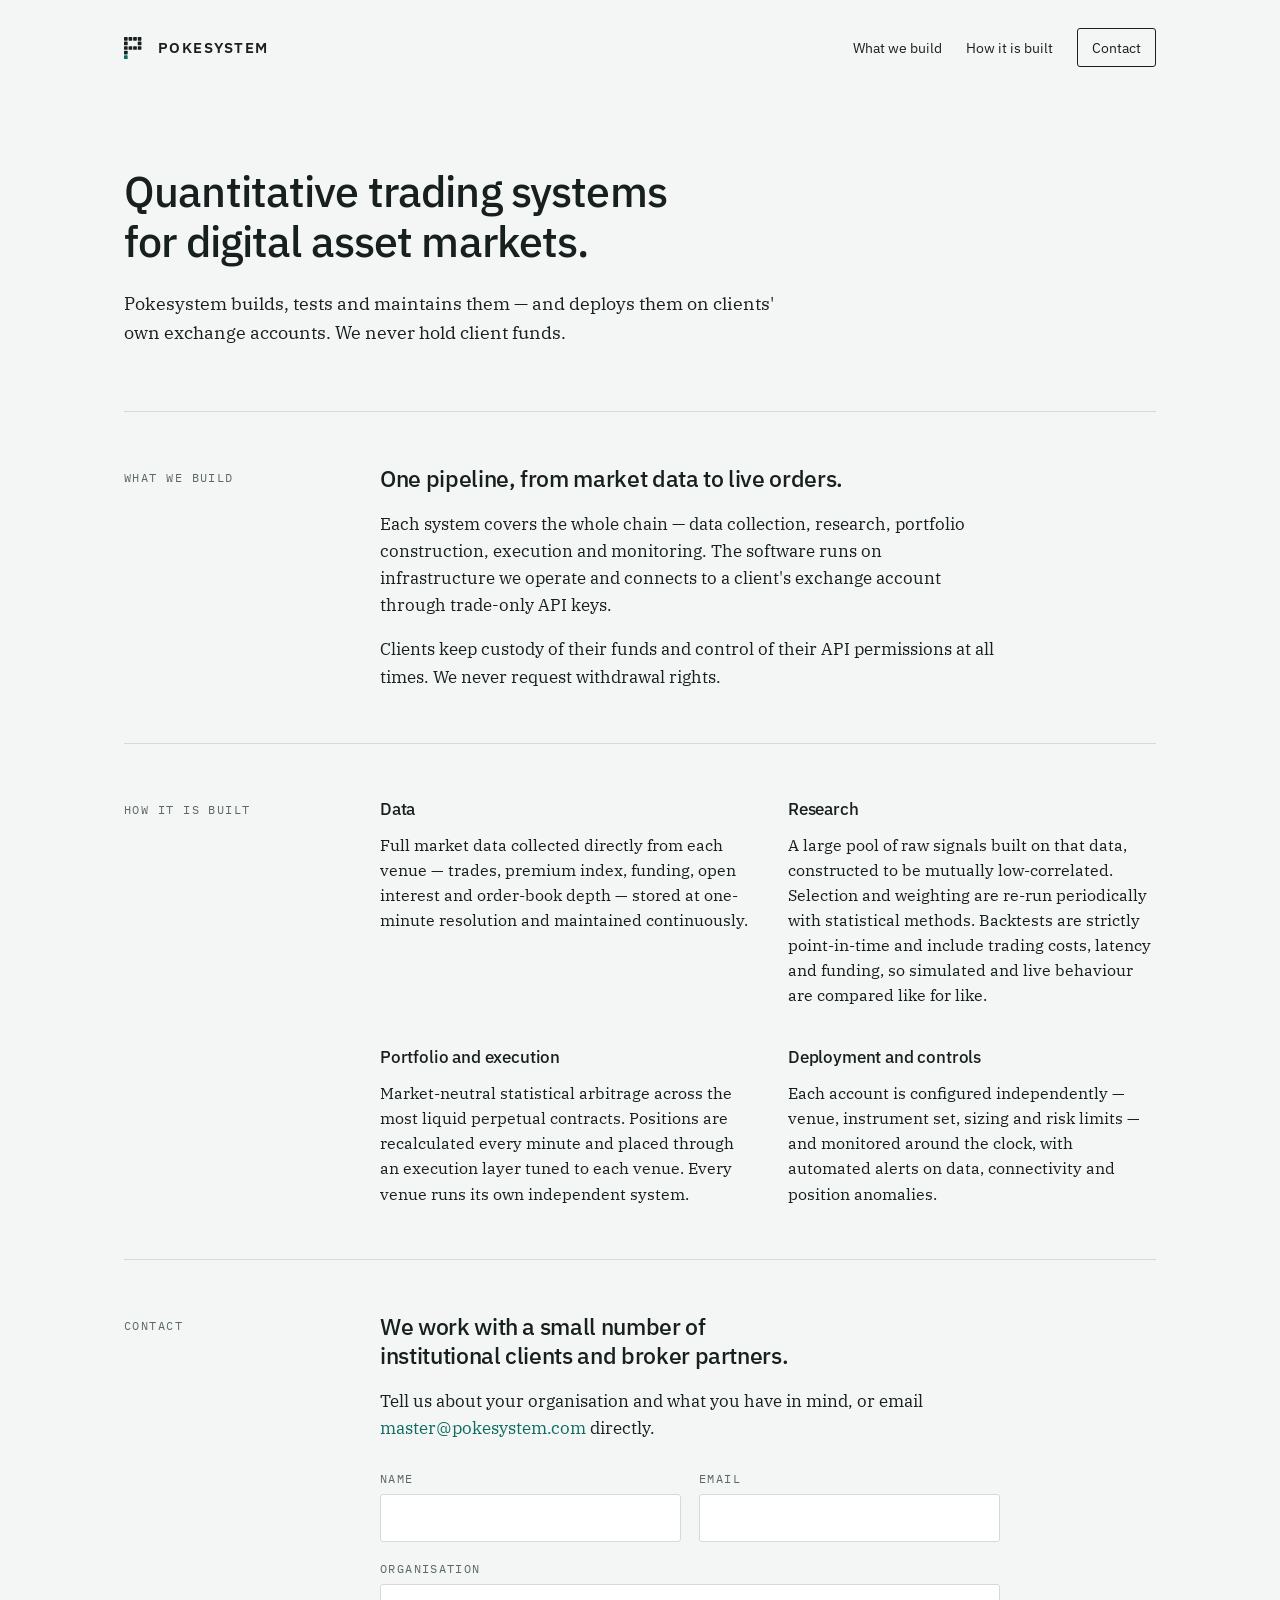
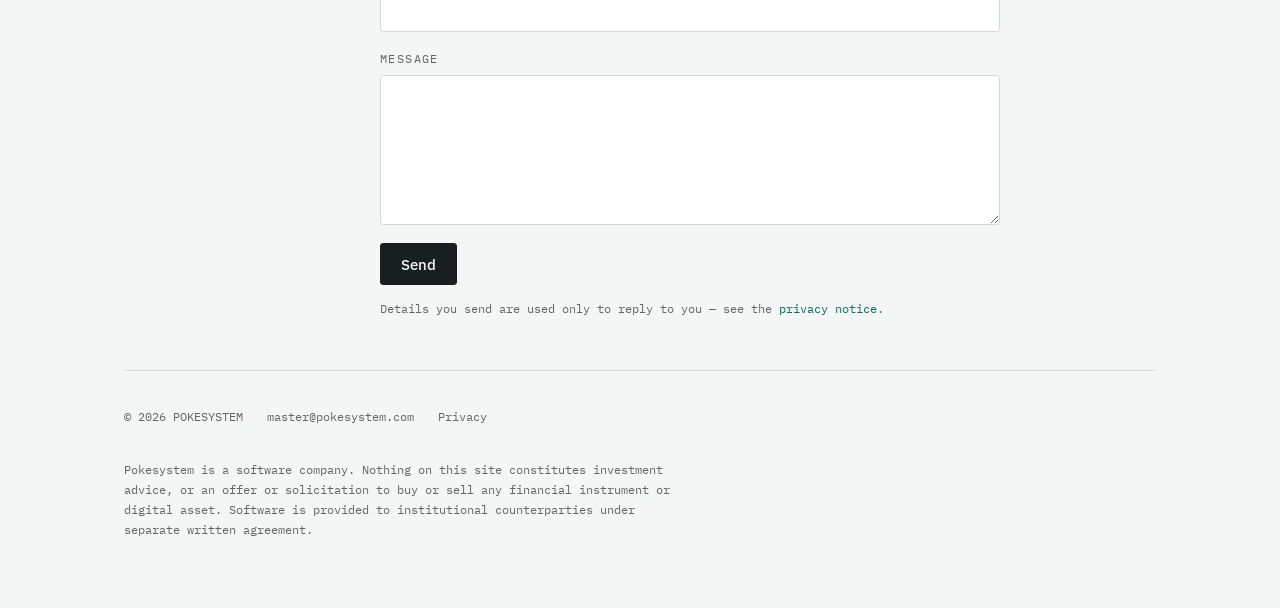
==== index.html @ 1604f108 "Copy v4 — shorter hero, venue and product names removed" ====
<!doctype html>
<html lang="en">
<head>
<meta charset="utf-8">
<meta name="viewport" content="width=device-width, initial-scale=1">
<title>Pokesystem</title>
<meta name="description" content="Pokesystem builds, tests and maintains quantitative trading systems for digital asset markets, deployed on clients' own exchange accounts.">
<link rel="canonical" href="https://pokesystem.com/">
<meta property="og:type" content="website">
<meta property="og:site_name" content="Pokesystem">
<meta property="og:title" content="Pokesystem">
<meta property="og:description" content="Quantitative trading systems for digital asset markets, deployed on clients' own exchange accounts.">
<meta property="og:url" content="https://pokesystem.com/">
<meta property="og:image" content="https://pokesystem.com/assets/og.png">
<meta property="og:image:width" content="1200">
<meta property="og:image:height" content="630">
<meta name="twitter:card" content="summary_large_image">
<link rel="icon" href="data:image/svg+xml,<svg%20xmlns='http://www.w3.org/2000/svg'%20viewBox='0%200%2024%2024'><rect%20x=%220%22%20y=%220%22%20width=%224%22%20height=%224%22%20rx=%220.6%22%20fill=%22#0E6B60%22/><rect%20x=%225%22%20y=%220%22%20width=%224%22%20height=%224%22%20rx=%220.6%22%20fill=%22#0E6B60%22/><rect%20x=%2210%22%20y=%220%22%20width=%224%22%20height=%224%22%20rx=%220.6%22%20fill=%22#0E6B60%22/><rect%20x=%2215%22%20y=%220%22%20width=%224%22%20height=%224%22%20rx=%220.6%22%20fill=%22#0E6B60%22/><rect%20x=%220%22%20y=%225%22%20width=%224%22%20height=%224%22%20rx=%220.6%22%20fill=%22#0E6B60%22/><rect%20x=%2215%22%20y=%225%22%20width=%224%22%20height=%224%22%20rx=%220.6%22%20fill=%22#0E6B60%22/><rect%20x=%220%22%20y=%2210%22%20width=%224%22%20height=%224%22%20rx=%220.6%22%20fill=%22#0E6B60%22/><rect%20x=%225%22%20y=%2210%22%20width=%224%22%20height=%224%22%20rx=%220.6%22%20fill=%22#0E6B60%22/><rect%20x=%2210%22%20y=%2210%22%20width=%224%22%20height=%224%22%20rx=%220.6%22%20fill=%22#0E6B60%22/><rect%20x=%2215%22%20y=%2210%22%20width=%224%22%20height=%224%22%20rx=%220.6%22%20fill=%22#0E6B60%22/><rect%20x=%220%22%20y=%2215%22%20width=%224%22%20height=%224%22%20rx=%220.6%22%20fill=%22#0E6B60%22/><rect%20x=%220%22%20y=%2220%22%20width=%224%22%20height=%224%22%20rx=%220.6%22%20fill=%22#0E6B60%22/></svg>">
<link rel="preconnect" href="https://fonts.googleapis.com">
<link rel="preconnect" href="https://fonts.gstatic.com" crossorigin>
<link rel="stylesheet" href="https://fonts.googleapis.com/css2?family=IBM+Plex+Sans:wght@400;500;600&family=IBM+Plex+Serif:ital,wght@0,400;1,400&family=IBM+Plex+Mono:wght@400;500&display=swap">
<link rel="stylesheet" href="assets/site.css">
</head>
<body>
<div class="page">

  <header class="top">
    <a class="wordmark" href="#"><svg class="mark" viewBox="0 0 24 24" aria-hidden="true" focusable="false"><rect x="0" y="0" width="4" height="4" rx="0.6" fill="currentColor"/><rect x="5" y="0" width="4" height="4" rx="0.6" fill="currentColor"/><rect x="10" y="0" width="4" height="4" rx="0.6" fill="currentColor"/><rect x="15" y="0" width="4" height="4" rx="0.6" fill="currentColor"/><rect x="0" y="5" width="4" height="4" rx="0.6" fill="currentColor"/><rect x="15" y="5" width="4" height="4" rx="0.6" fill="currentColor"/><rect x="0" y="10" width="4" height="4" rx="0.6" fill="currentColor"/><rect x="5" y="10" width="4" height="4" rx="0.6" fill="currentColor"/><rect x="10" y="10" width="4" height="4" rx="0.6" fill="currentColor"/><rect x="15" y="10" width="4" height="4" rx="0.6" fill="currentColor"/><rect x="0" y="15" width="4" height="4" rx="0.6" fill="currentColor"/><rect x="0" y="20" width="4" height="4" rx="0.6" fill="var(--accent)"/></svg><span>POKESYSTEM</span></a>
    <nav class="nav" aria-label="Site">
      <a href="#about">What we build</a>
      <a href="#technology">How it is built</a>
      <a class="cta" href="#contact">Contact</a>
    </nav>
  </header>

  <section class="hero">
    <h1>Quantitative trading systems for digital asset markets.</h1>
    <p>Pokesystem builds, tests and maintains them — and deploys them on clients' own exchange accounts. We never hold client funds.</p>
  </section>

  <section class="section" id="about">
    <p class="label">What we build</p>
    <div class="body">
      <h2>One pipeline, from market data to live orders.</h2>
      <p>Each system covers the whole chain — data collection, research, portfolio construction, execution and monitoring. The software runs on infrastructure we operate and connects to a client's exchange account through trade-only API keys.</p>
      <p>Clients keep custody of their funds and control of their API permissions at all times. We never request withdrawal rights.</p>
    </div>
  </section>

  <section class="section" id="technology">
    <p class="label">How it is built</p>
    <div class="body blocks">
      <div class="block">
        <h3>Data</h3>
        <p>Full market data collected directly from each venue — trades, premium index, funding, open interest and order-book depth — stored at one-minute resolution and maintained continuously.</p>
      </div>
      <div class="block">
        <h3>Research</h3>
        <p>A large pool of raw signals built on that data, constructed to be mutually low-correlated. Selection and weighting are re-run periodically with statistical methods. Backtests are strictly point-in-time and include trading costs, latency and funding, so simulated and live behaviour are compared like for like.</p>
      </div>
      <div class="block">
        <h3>Portfolio and execution</h3>
        <p>Market-neutral statistical arbitrage across the most liquid perpetual contracts. Positions are recalculated every minute and placed through an execution layer tuned to each venue. Every venue runs its own independent system.</p>
      </div>
      <div class="block">
        <h3>Deployment and controls</h3>
        <p>Each account is configured independently — venue, instrument set, sizing and risk limits — and monitored around the clock, with automated alerts on data, connectivity and position anomalies.</p>
      </div>
    </div>
  </section>

  <section class="section" id="contact">
    <p class="label">Contact</p>
    <div class="body">
      <h2>We work with a small number of institutional clients and broker partners.</h2>
      <p>Tell us about your organisation and what you have in mind, or email <a href="mailto:master@pokesystem.com">master@pokesystem.com</a> directly.</p>
      <!-- Form backend: Formspree (form meaqovng → master@pokesystem.com). -->
      <form class="form" id="enquiry" action="https://formspree.io/f/meaqovng" method="POST">
        <div class="row">
          <div class="field">
            <label for="f-name">Name</label>
            <input id="f-name" name="name" type="text" autocomplete="name" required>
          </div>
          <div class="field">
            <label for="f-email">Email</label>
            <input id="f-email" name="email" type="email" autocomplete="email" required>
          </div>
        </div>
        <div class="field">
          <label for="f-org">Organisation</label>
          <input id="f-org" name="organization" type="text" autocomplete="organization">
        </div>
        <div class="field">
          <label for="f-msg">Message</label>
          <textarea id="f-msg" name="message" required></textarea>
        </div>
        <input type="hidden" name="_subject" value="Website enquiry — pokesystem.com">
        <div class="hp" aria-hidden="true">
          <label for="f-gotcha">Leave this field empty</label>
          <input id="f-gotcha" name="_gotcha" type="text" tabindex="-1" autocomplete="off">
        </div>
        <div class="form-actions">
          <button class="btn" type="submit">Send</button>
          <p class="form-status" id="form-status" role="status" aria-live="polite"></p>
        </div>
      </form>
      <p class="meta" style="margin-top:14px;font-family:var(--mono);font-size:0.78rem;color:var(--muted)">Details you send are used only to reply to you — see the <a href="privacy.html">privacy notice</a>.</p>
    </div>
  </section>

  <footer>
    <div class="legal">
      <span>© 2026 POKESYSTEM</span>
      <span><a href="mailto:master@pokesystem.com">master@pokesystem.com</a></span>
      <span><a href="privacy.html">Privacy</a></span>
    </div>
    <!-- LEGAL REVIEW PENDING: disclaimer wording to be confirmed by counsel before publishing. -->
    <p class="disclaimer">Pokesystem is a software company. Nothing on this site constitutes investment advice, or an offer or solicitation to buy or sell any financial instrument or digital asset. Software is provided to institutional counterparties under separate written agreement.</p>
  </footer>

</div>
<script>
(function () {
  var form = document.getElementById('enquiry');
  if (!form || !window.fetch) return;
  var status = document.getElementById('form-status');
  var btn = form.querySelector('button[type=submit]');
  form.addEventListener('submit', function (e) {
    e.preventDefault();
    btn.disabled = true;
    status.className = 'form-status';
    status.textContent = 'Sending…';
    fetch(form.action, { method: 'POST', body: new FormData(form), headers: { 'Accept': 'application/json' } })
      .then(function (r) {
        if (!r.ok) throw new Error(String(r.status));
        form.reset();
        status.className = 'form-status ok';
        status.textContent = 'Sent. We will reply by email.';
      })
      .catch(function () {
        status.className = 'form-status err';
        status.innerHTML = 'Could not send. Please email <a href="mailto:master@pokesystem.com">master@pokesystem.com</a>.';
      })
      .then(function () { btn.disabled = false; });
  });
})();
</script>
</body>
</html>
---- assets/site.css ----
/* POKESYSTEM — site styles */
:root {
  --paper: #F4F6F5;
  --ink: #17201E;
  --muted: #5B6966;
  --rule: #D3DBD8;
  --accent: #0E6B60;
  --accent-strong: #0A5247;
  --field: #FFFFFF;
  --sans: "IBM Plex Sans", "Helvetica Neue", Arial, sans-serif;
  --serif: "IBM Plex Serif", Georgia, "Times New Roman", serif;
  --mono: "IBM Plex Mono", "SFMono-Regular", Menlo, Consolas, monospace;
}
@media (prefers-color-scheme: dark) {
  :root:not([data-theme="light"]) {
    --paper: #0E1413;
    --ink: #E4EAE8;
    --muted: #8FA09B;
    --rule: #263130;
    --accent: #5CC0B0;
    --accent-strong: #86D6C9;
    --field: #141B1A;
  }
}
:root[data-theme="dark"] {
  --paper: #0E1413;
  --ink: #E4EAE8;
  --muted: #8FA09B;
  --rule: #263130;
  --accent: #5CC0B0;
  --accent-strong: #86D6C9;
  --field: #141B1A;
}

* { box-sizing: border-box; }
html { -webkit-text-size-adjust: 100%; }
@media (prefers-reduced-motion: no-preference) { html { scroll-behavior: smooth; } }
body {
  margin: 0;
  background: var(--paper);
  color: var(--ink);
  font-family: var(--serif);
  font-size: 17px;
  line-height: 1.6;
  font-feature-settings: "kern", "liga";
}
a { color: var(--accent); text-decoration: none; }
a:hover { color: var(--accent-strong); text-decoration: underline; text-underline-offset: 0.15em; }
a:focus-visible { outline: 2px solid var(--accent); outline-offset: 3px; border-radius: 2px; }

.page { max-width: 1080px; margin: 0 auto; padding: 0 24px; }

/* Header */
.top {
  display: flex; align-items: center; justify-content: space-between; gap: 24px;
  padding: 28px 0;
}
.wordmark {
  display: inline-flex; align-items: center; gap: 12px;
  font-family: var(--sans); font-weight: 600; font-size: 0.92rem; letter-spacing: 0.1em;
  color: var(--ink);
}
.wordmark:hover { text-decoration: none; color: var(--ink); }
.mark { width: 22px; height: 22px; flex: none; display: block; }
.nav { display: flex; align-items: center; gap: 24px; font-family: var(--sans); font-size: 0.9rem; }
.nav a { color: var(--ink); }
.nav a:hover { color: var(--accent); text-decoration: none; }
.nav .cta { padding: 7px 14px; border: 1px solid var(--ink); border-radius: 3px; }
.nav .cta:hover { border-color: var(--accent); }
@media (max-width: 719px) { .nav a:not(.cta) { display: none; } }

/* Hero */
.hero { padding: 72px 0 64px; }
.hero h1 {
  font-family: var(--sans); font-weight: 500; letter-spacing: -0.02em;
  font-size: clamp(1.85rem, 3.8vw, 2.7rem); line-height: 1.15;
  max-width: 22ch; margin: 0 0 24px; text-wrap: balance;
}
.hero p { max-width: 62ch; margin: 0; font-size: 1.1rem; }

/* Sections */
.section {
  scroll-margin-top: 24px;
  display: grid; grid-template-columns: 1fr; gap: 20px 56px;
  border-top: 1px solid var(--rule); padding: 52px 0;
}
@media (min-width: 800px) { .section { grid-template-columns: 200px minmax(0, 1fr); } }
.label {
  font-family: var(--mono); font-size: 0.75rem; text-transform: uppercase; letter-spacing: 0.12em;
  color: var(--muted); margin: 0; padding-top: 0.35em;
}
.body { max-width: 62ch; }
.body h2 {
  font-family: var(--sans); font-weight: 500; letter-spacing: -0.015em;
  font-size: 1.45rem; line-height: 1.25; margin: 0 0 18px; text-wrap: balance;
}
.body p { margin: 0 0 1em; }
.body p:last-child { margin-bottom: 0; }

/* Technology blocks */
.blocks { display: grid; grid-template-columns: 1fr; gap: 36px 40px; max-width: none; }
@media (min-width: 720px) { .blocks { grid-template-columns: 1fr 1fr; } }
.block h3 {
  font-family: var(--sans); font-weight: 500; font-size: 1.05rem; letter-spacing: -0.01em;
  margin: 0 0 10px;
}
.block p { margin: 0; font-size: 0.98rem; }

/* Contact form */
.form { display: grid; gap: 18px; margin-top: 28px; }
.form .row { display: grid; gap: 18px; }
@media (min-width: 640px) { .form .row { grid-template-columns: 1fr 1fr; } }
.field { display: grid; gap: 6px; }
.field label {
  font-family: var(--mono); font-size: 0.72rem; text-transform: uppercase; letter-spacing: 0.12em;
  color: var(--muted);
}
.field input, .field textarea {
  font: inherit; font-size: 1rem; color: var(--ink); background: var(--field);
  border: 1px solid var(--rule); border-radius: 3px; padding: 10px 12px; width: 100%;
}
.field textarea { min-height: 150px; resize: vertical; }
.field input:focus, .field textarea:focus { outline: 2px solid var(--accent); outline-offset: 1px; border-color: var(--accent); }
.form-actions { display: flex; align-items: center; gap: 18px; flex-wrap: wrap; }
.btn {
  font-family: var(--sans); font-weight: 500; font-size: 0.95rem;
  color: var(--paper); background: var(--ink); border: 1px solid var(--ink); border-radius: 3px;
  padding: 10px 20px; cursor: pointer;
}
.btn:hover { background: var(--accent); border-color: var(--accent); }
.btn:disabled { opacity: 0.6; cursor: default; }
.btn:focus-visible { outline: 2px solid var(--accent); outline-offset: 3px; }
.form-status { margin: 0; font-size: 0.95rem; color: var(--muted); }
.form-status.ok { color: var(--accent); }
.form-status.err { color: var(--ink); }
.hp { position: absolute; left: -9999px; width: 1px; height: 1px; overflow: hidden; }

/* Secondary pages (privacy, 404) */
.doc { padding: 40px 0 72px; max-width: 62ch; }
.doc h1 {
  font-family: var(--sans); font-weight: 500; letter-spacing: -0.02em;
  font-size: clamp(1.6rem, 3vw, 2.1rem); line-height: 1.2; margin: 0 0 24px; text-wrap: balance;
}
.doc h2 { font-family: var(--sans); font-weight: 500; font-size: 1.15rem; letter-spacing: -0.01em; margin: 32px 0 10px; }
.doc p { margin: 0 0 1em; }
.doc .meta { font-family: var(--mono); font-size: 0.78rem; color: var(--muted); }

/* Footer */
footer {
  border-top: 1px solid var(--rule); padding: 36px 0 56px;
  display: grid; gap: 20px;
  font-family: var(--mono); font-size: 0.78rem; color: var(--muted); line-height: 1.6;
}
footer .legal { display: flex; flex-wrap: wrap; gap: 6px 24px; }
footer .legal a { color: var(--muted); }
footer .legal a:hover { color: var(--accent); }
footer .disclaimer { max-width: 78ch; }
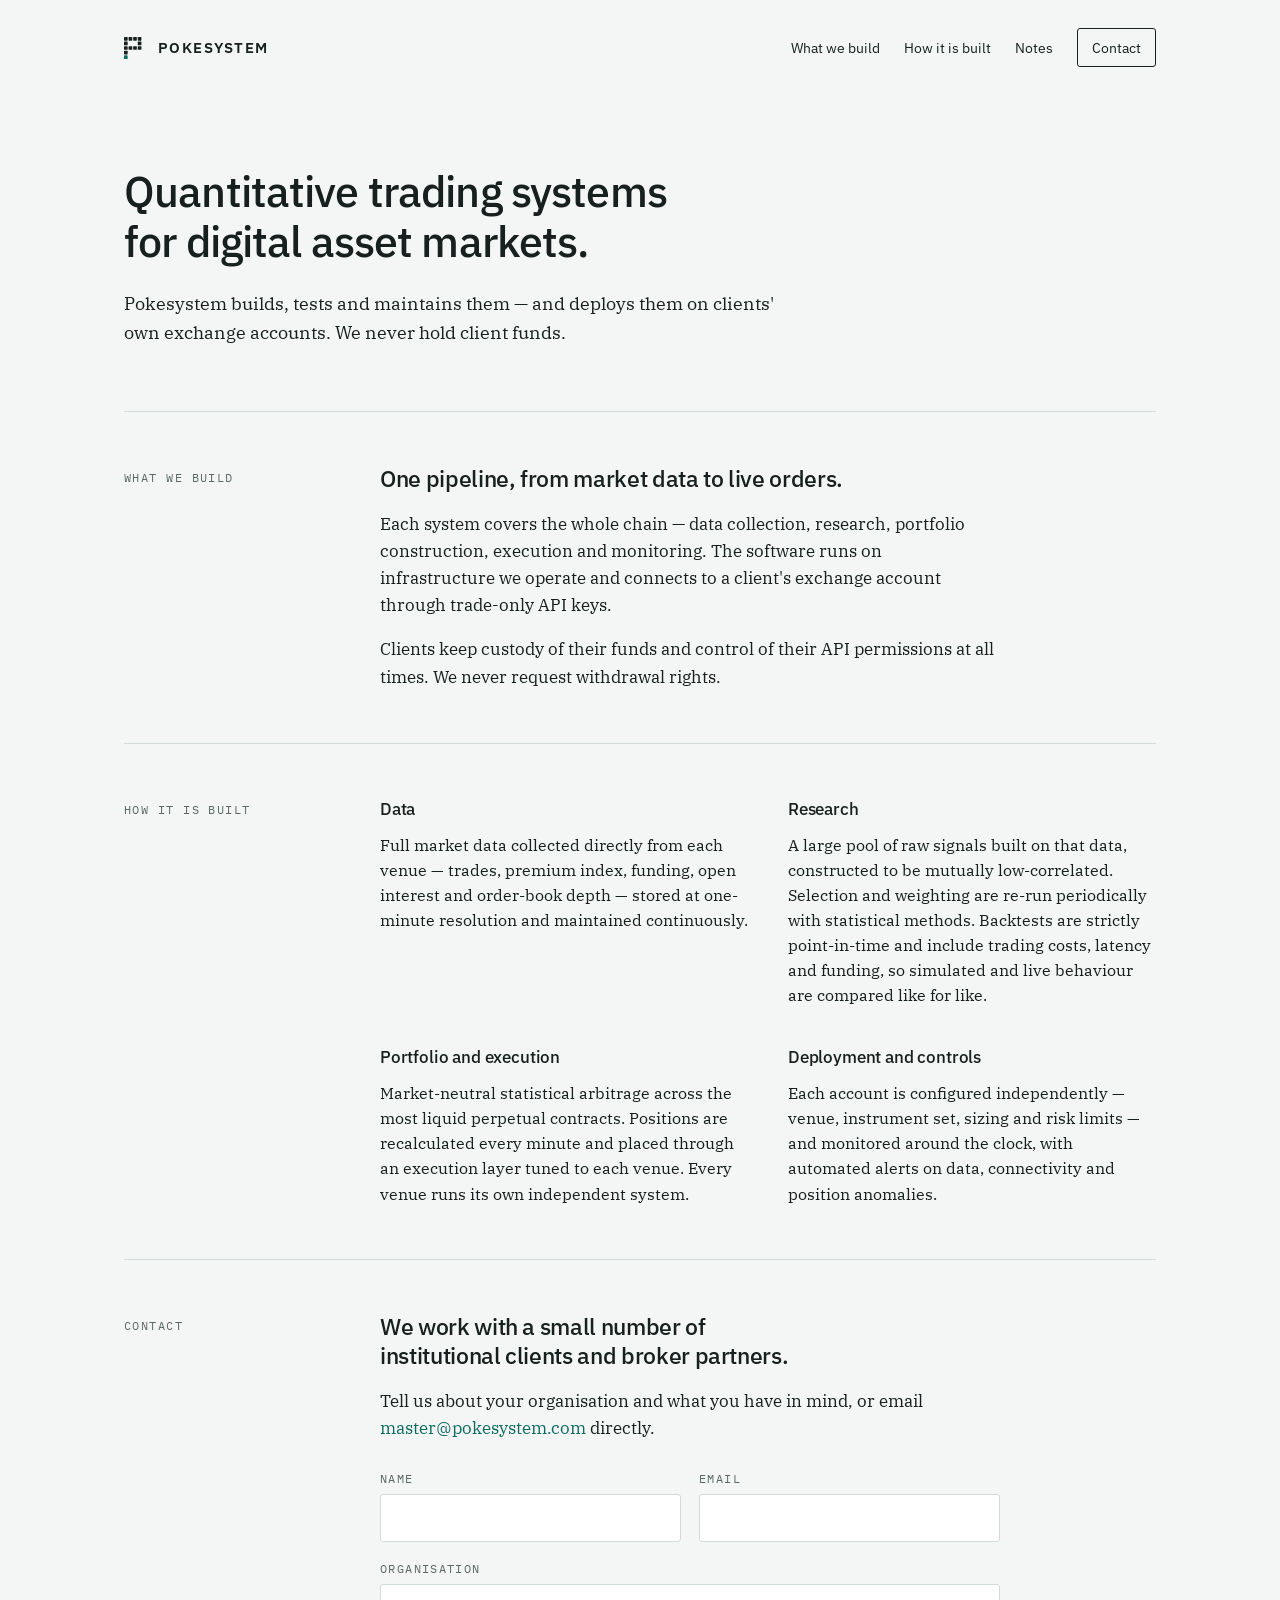
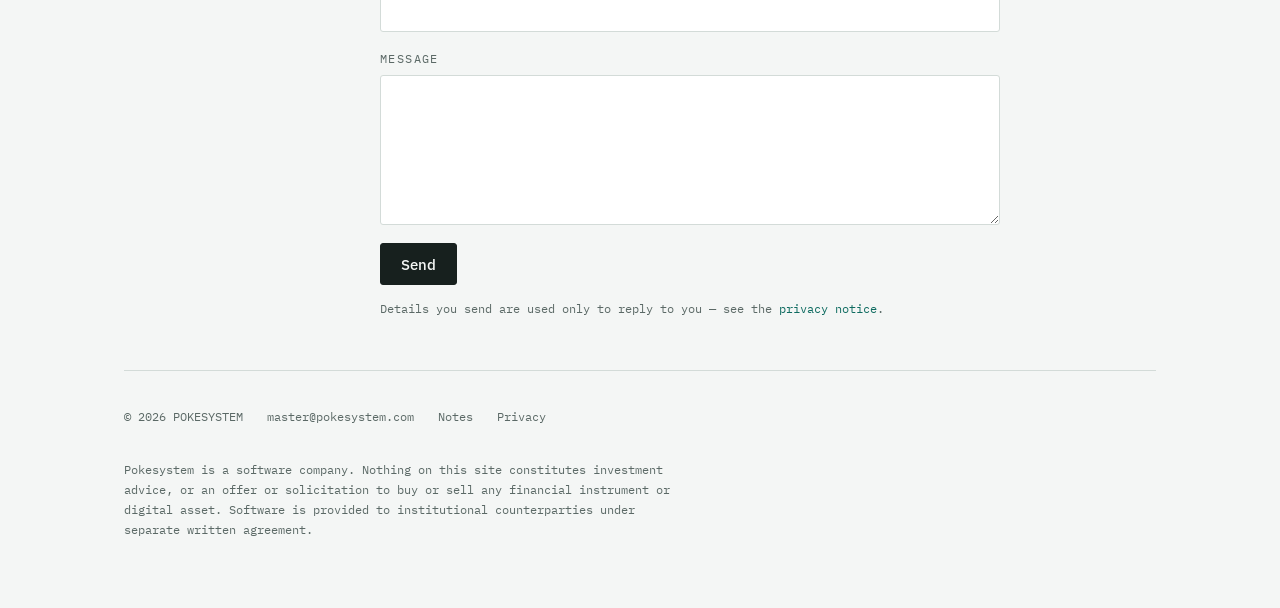
==== commit 8a0dd7cc: "Add Notes section and first note" ====
--- a/index.html
+++ b/index.html
@@ -29,6 +29,7 @@
     <nav class="nav" aria-label="Site">
       <a href="#about">What we build</a>
       <a href="#technology">How it is built</a>
+      <a href="notes/">Notes</a>
       <a class="cta" href="#contact">Contact</a>
     </nav>
   </header>
@@ -112,6 +113,7 @@
     <div class="legal">
       <span>© 2026 POKESYSTEM</span>
       <span><a href="mailto:master@pokesystem.com">master@pokesystem.com</a></span>
+      <span><a href="notes/">Notes</a></span>
       <span><a href="privacy.html">Privacy</a></span>
     </div>
     <!-- LEGAL REVIEW PENDING: disclaimer wording to be confirmed by counsel before publishing. -->
--- a/assets/site.css
+++ b/assets/site.css
@@ -145,6 +145,13 @@
 .doc p { margin: 0 0 1em; }
 .doc .meta { font-family: var(--mono); font-size: 0.78rem; color: var(--muted); }
 
+/* Notes list */
+.notes-list { list-style: none; margin: 36px 0 0; padding: 0; display: grid; gap: 28px; }
+.notes-list li { border-top: 1px solid var(--rule); padding-top: 20px; display: grid; gap: 6px; }
+.notes-list a { font-family: var(--sans); font-weight: 500; font-size: 1.15rem; letter-spacing: -0.01em; color: var(--ink); }
+.notes-list a:hover { color: var(--accent); text-decoration: none; }
+.notes-list p { margin: 0; font-size: 0.98rem; color: var(--muted); }
+
 /* Footer */
 footer {
   border-top: 1px solid var(--rule); padding: 36px 0 56px;
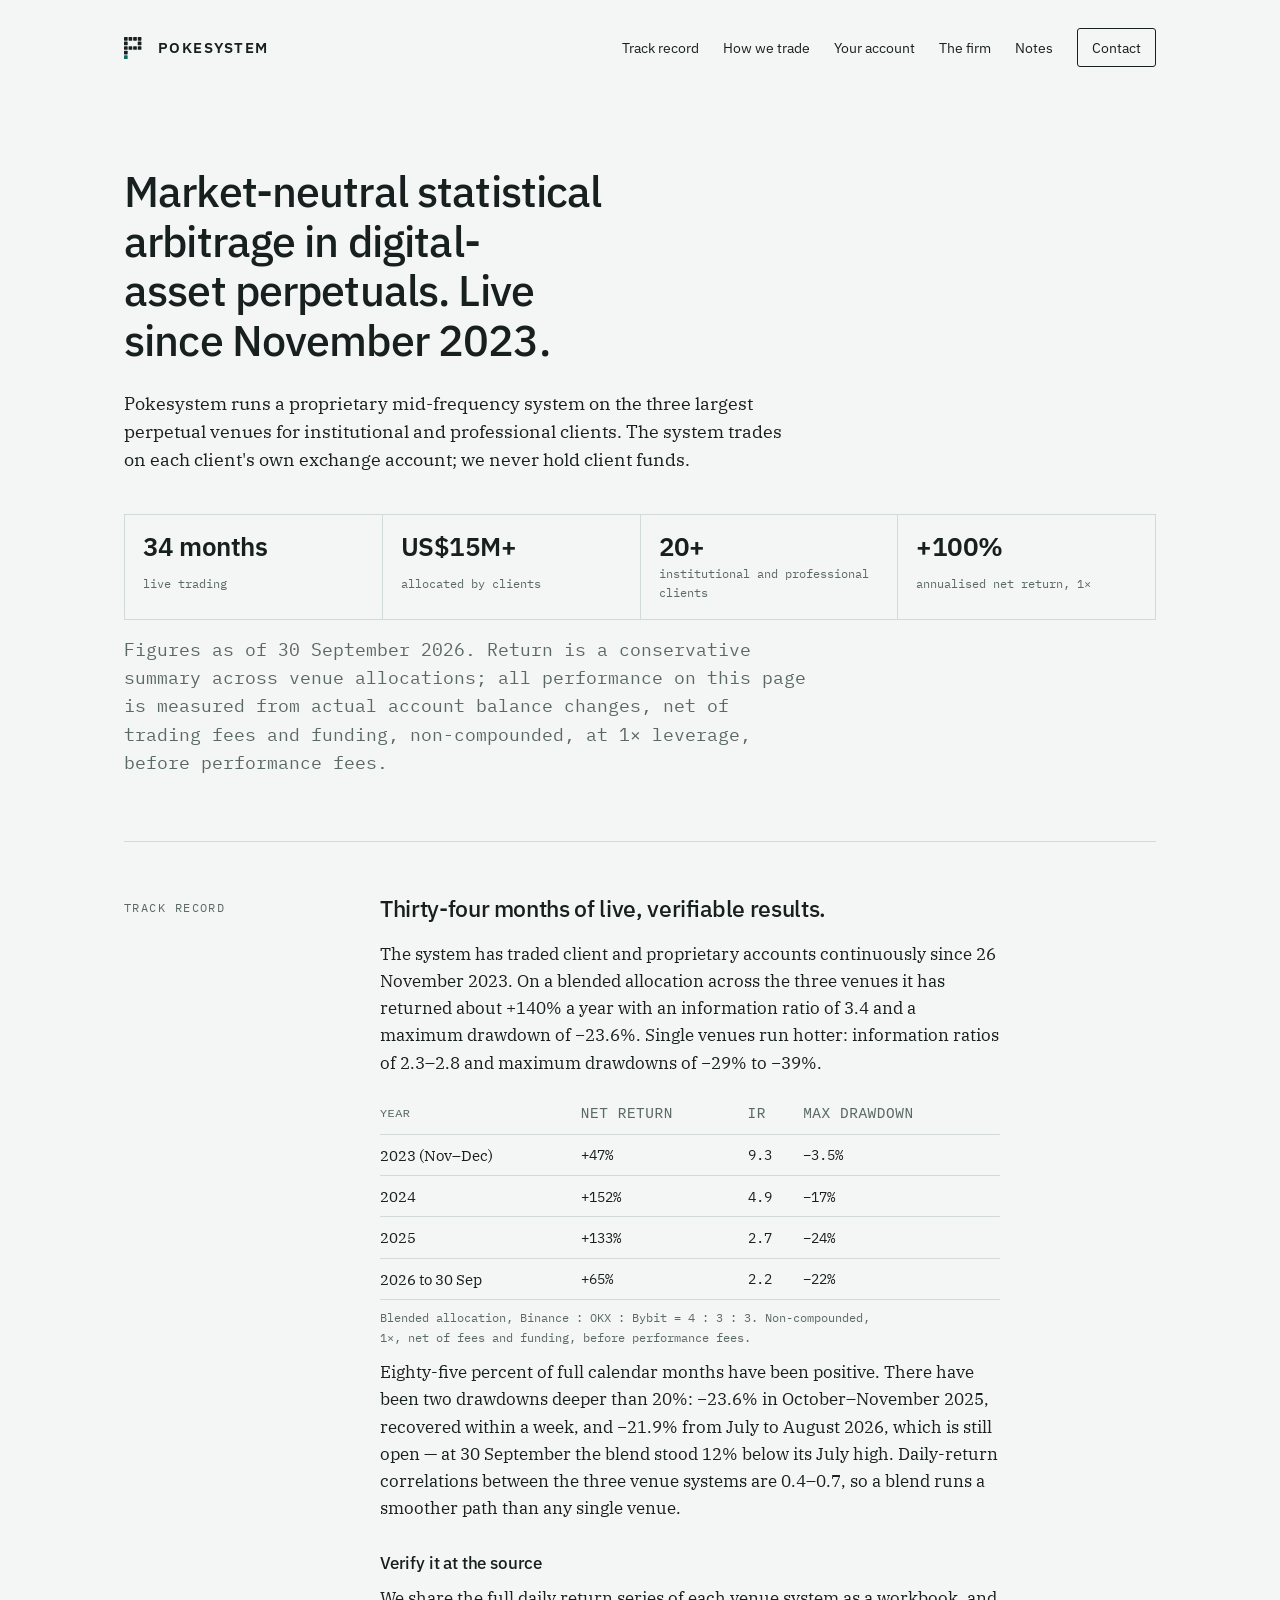
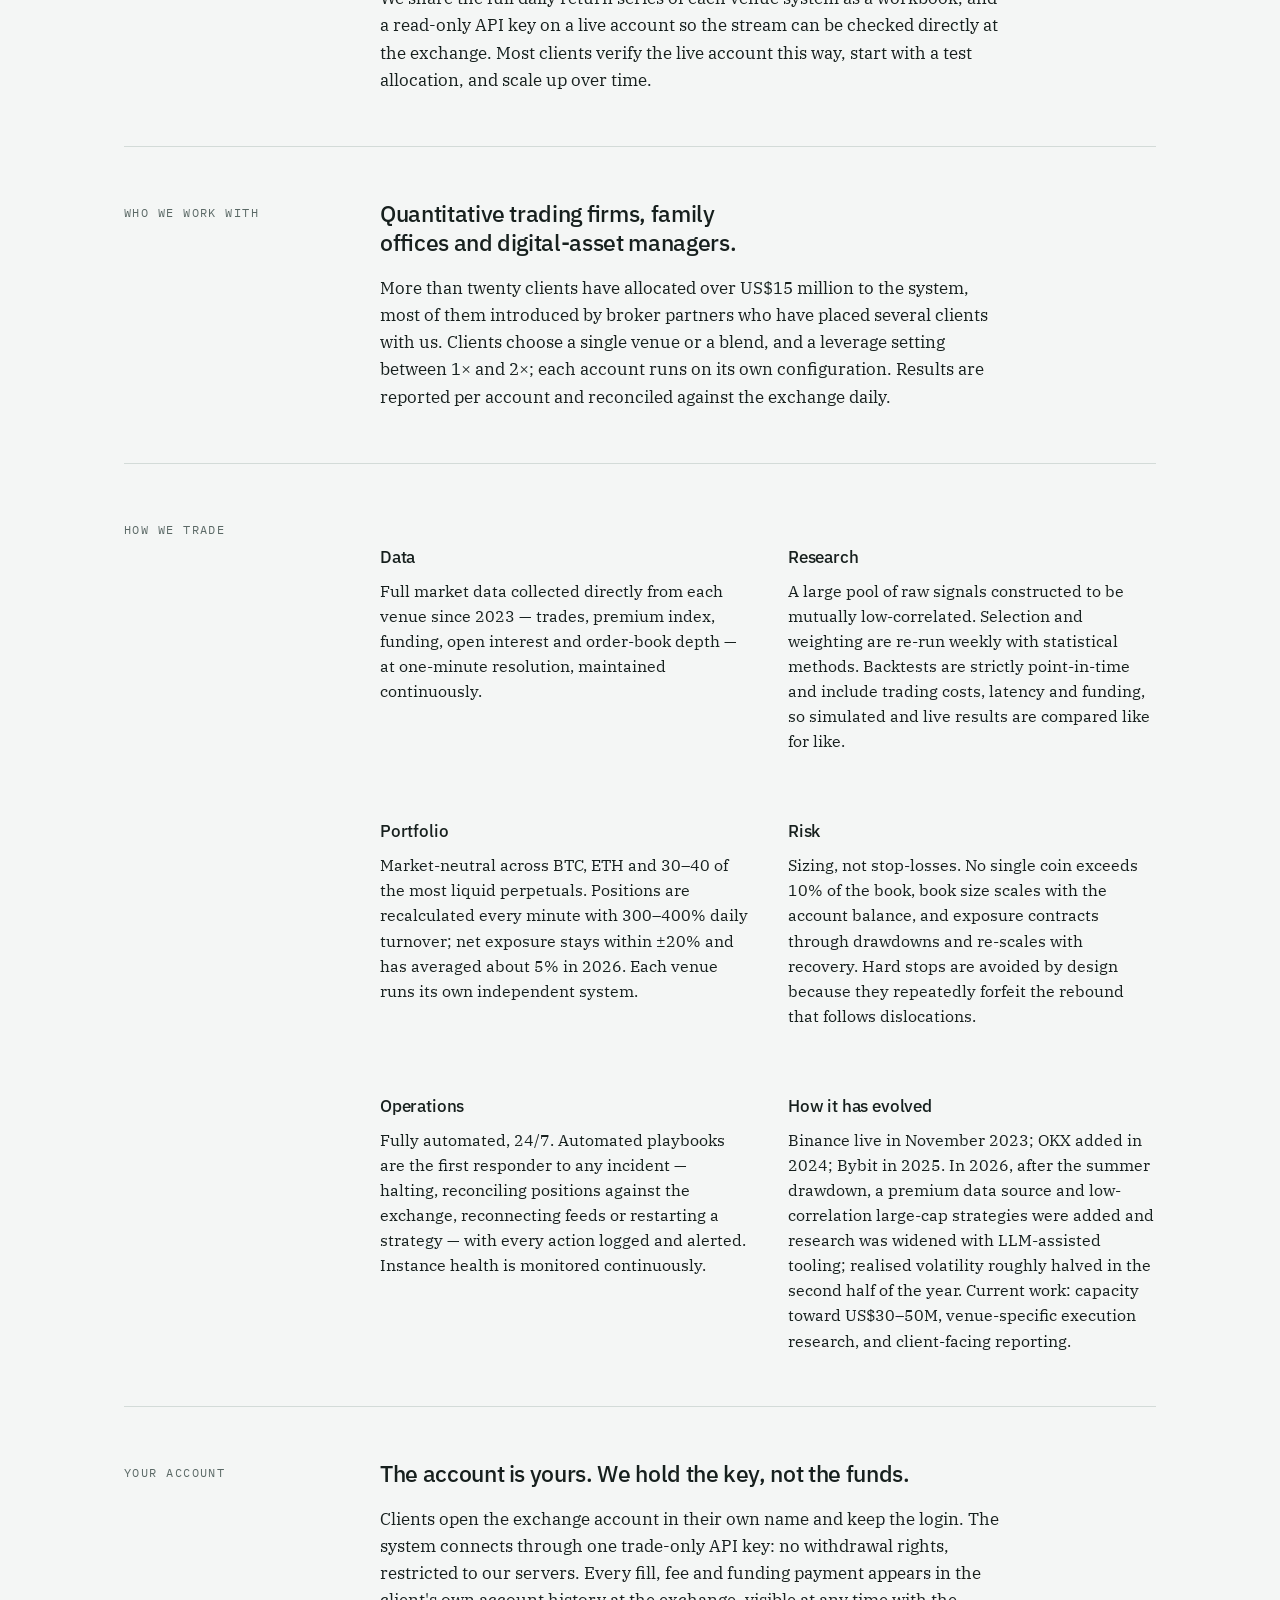
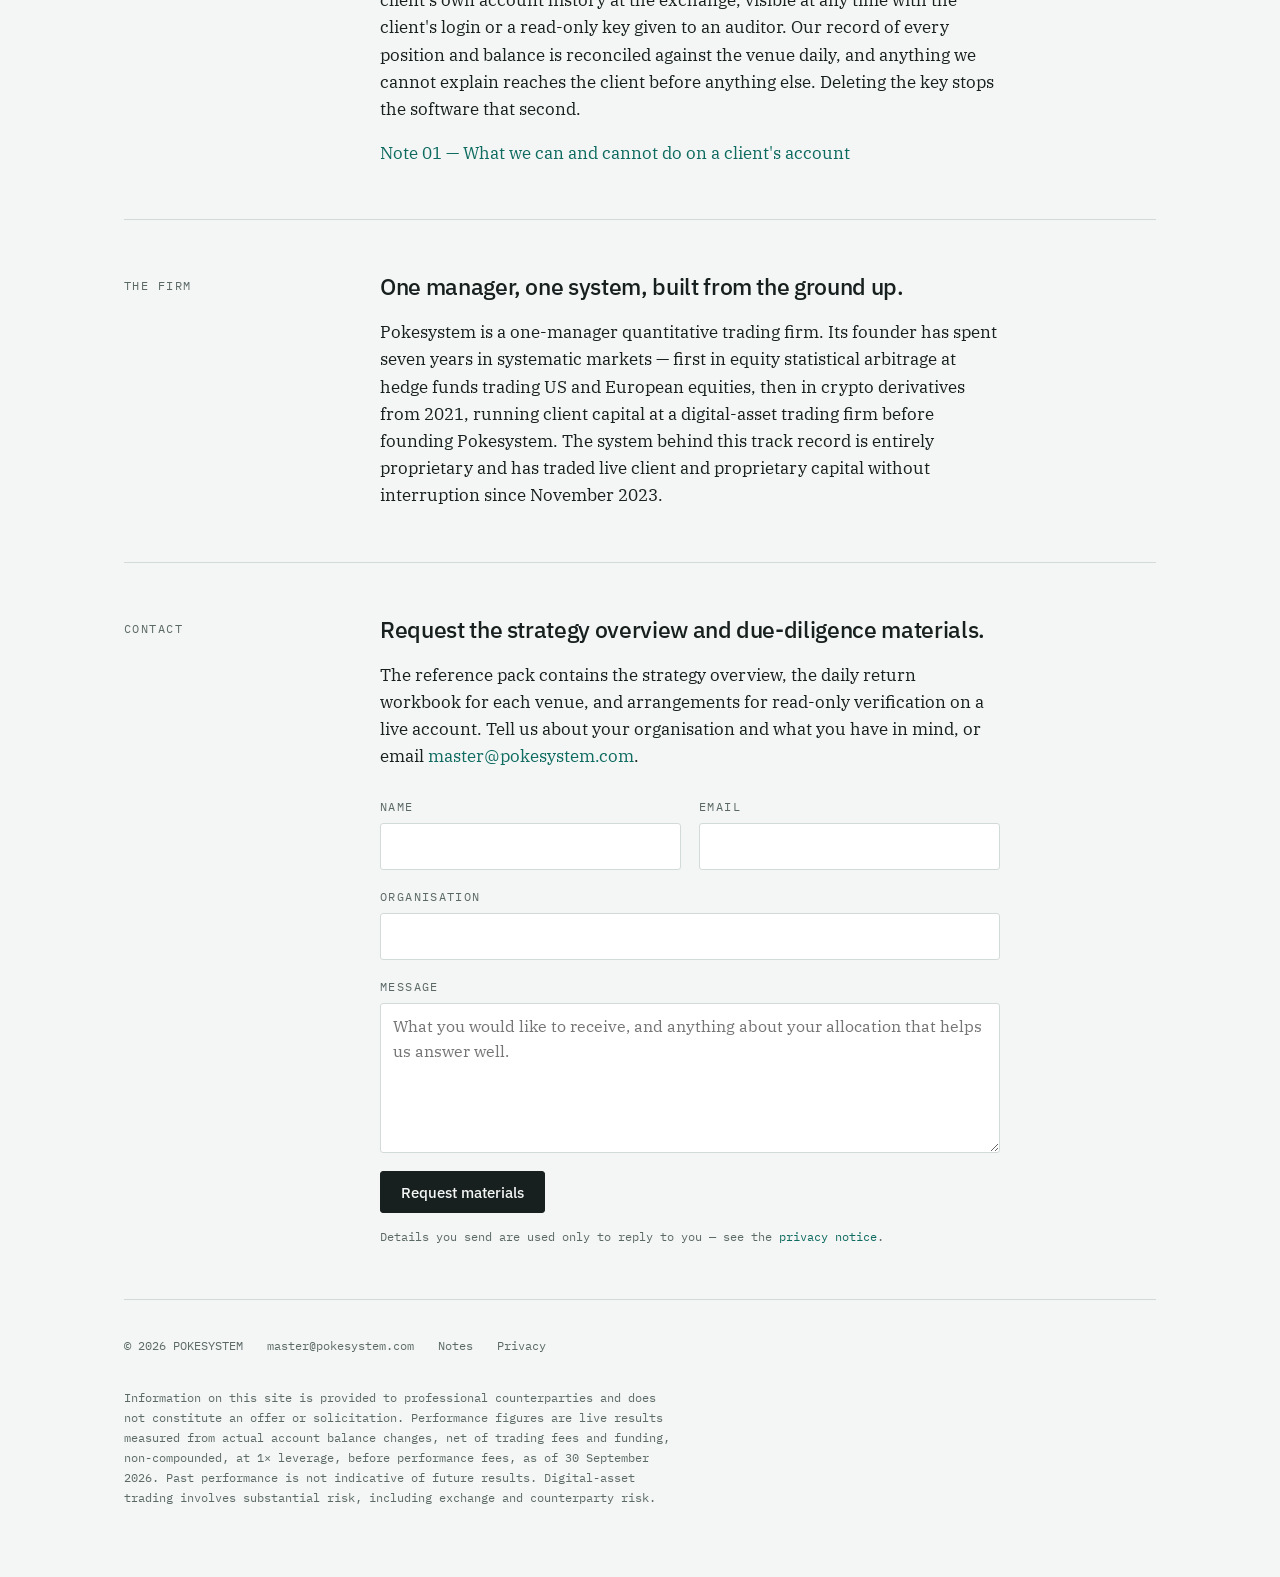
==== commit e191c0f8: "Site v5 — track record, clients, system and firm sections" ====
--- a/index.html
+++ b/index.html
@@ -4,12 +4,12 @@
 <meta charset="utf-8">
 <meta name="viewport" content="width=device-width, initial-scale=1">
 <title>Pokesystem</title>
-<meta name="description" content="Pokesystem builds, tests and maintains quantitative trading systems for digital asset markets, deployed on clients' own exchange accounts.">
+<meta name="description" content="Pokesystem runs a market-neutral statistical arbitrage system in digital-asset perpetuals, live since November 2023, on clients' own exchange accounts.">
 <link rel="canonical" href="https://pokesystem.com/">
 <meta property="og:type" content="website">
 <meta property="og:site_name" content="Pokesystem">
 <meta property="og:title" content="Pokesystem">
-<meta property="og:description" content="Quantitative trading systems for digital asset markets, deployed on clients' own exchange accounts.">
+<meta property="og:description" content="Market-neutral statistical arbitrage in digital-asset perpetuals. Live since November 2023.">
 <meta property="og:url" content="https://pokesystem.com/">
 <meta property="og:image" content="https://pokesystem.com/assets/og.png">
 <meta property="og:image:width" content="1200">
@@ -27,54 +27,108 @@
   <header class="top">
     <a class="wordmark" href="#"><svg class="mark" viewBox="0 0 24 24" aria-hidden="true" focusable="false"><rect x="0" y="0" width="4" height="4" rx="0.6" fill="currentColor"/><rect x="5" y="0" width="4" height="4" rx="0.6" fill="currentColor"/><rect x="10" y="0" width="4" height="4" rx="0.6" fill="currentColor"/><rect x="15" y="0" width="4" height="4" rx="0.6" fill="currentColor"/><rect x="0" y="5" width="4" height="4" rx="0.6" fill="currentColor"/><rect x="15" y="5" width="4" height="4" rx="0.6" fill="currentColor"/><rect x="0" y="10" width="4" height="4" rx="0.6" fill="currentColor"/><rect x="5" y="10" width="4" height="4" rx="0.6" fill="currentColor"/><rect x="10" y="10" width="4" height="4" rx="0.6" fill="currentColor"/><rect x="15" y="10" width="4" height="4" rx="0.6" fill="currentColor"/><rect x="0" y="15" width="4" height="4" rx="0.6" fill="currentColor"/><rect x="0" y="20" width="4" height="4" rx="0.6" fill="var(--accent)"/></svg><span>POKESYSTEM</span></a>
     <nav class="nav" aria-label="Site">
-      <a href="#about">What we build</a>
-      <a href="#technology">How it is built</a>
+      <a href="#record">Track record</a>
+      <a href="#system">How we trade</a>
+      <a href="#custody">Your account</a>
+      <a href="#firm">The firm</a>
       <a href="notes/">Notes</a>
       <a class="cta" href="#contact">Contact</a>
     </nav>
   </header>
 
   <section class="hero">
-    <h1>Quantitative trading systems for digital asset markets.</h1>
-    <p>Pokesystem builds, tests and maintains them — and deploys them on clients' own exchange accounts. We never hold client funds.</p>
-  </section>
-
-  <section class="section" id="about">
-    <p class="label">What we build</p>
-    <div class="body">
-      <h2>One pipeline, from market data to live orders.</h2>
-      <p>Each system covers the whole chain — data collection, research, portfolio construction, execution and monitoring. The software runs on infrastructure we operate and connects to a client's exchange account through trade-only API keys.</p>
-      <p>Clients keep custody of their funds and control of their API permissions at all times. We never request withdrawal rights.</p>
-    </div>
-  </section>
-
-  <section class="section" id="technology">
-    <p class="label">How it is built</p>
+    <h1>Market-neutral statistical arbitrage in digital-asset perpetuals. Live since November 2023.</h1>
+    <p>Pokesystem runs a proprietary mid-frequency system on the three largest perpetual venues for institutional and professional clients. The system trades on each client's own exchange account; we never hold client funds.</p>
+    <div class="tiles" aria-label="Key figures">
+      <div class="tile"><span class="num">34 months</span><span class="cap">live trading</span></div>
+      <div class="tile"><span class="num">US$15M+</span><span class="cap">allocated by clients</span></div>
+      <div class="tile"><span class="num">20+</span><span class="cap">institutional and professional clients</span></div>
+      <div class="tile"><span class="num">+100%</span><span class="cap">annualised net return, 1×</span></div>
+    </div>
+    <p class="fine">Figures as of 30 September 2026. Return is a conservative summary across venue allocations; all performance on this page is measured from actual account balance changes, net of trading fees and funding, non-compounded, at 1× leverage, before performance fees.</p>
+  </section>
+
+  <section class="section" id="record">
+    <p class="label">Track record</p>
+    <div class="body">
+      <h2>Thirty-four months of live, verifiable results.</h2>
+      <p>The system has traded client and proprietary accounts continuously since 26 November 2023. On a blended allocation across the three venues it has returned about +140% a year with an information ratio of 3.4 and a maximum drawdown of −23.6%. Single venues run hotter: information ratios of 2.3–2.8 and maximum drawdowns of −29% to −39%.</p>
+      <table class="table">
+        <thead><tr><th>Year</th><th>Net return</th><th>IR</th><th>Max drawdown</th></tr></thead>
+        <tbody>
+          <tr><td>2023 (Nov–Dec)</td><td>+47%</td><td>9.3</td><td>−3.5%</td></tr>
+          <tr><td>2024</td><td>+152%</td><td>4.9</td><td>−17%</td></tr>
+          <tr><td>2025</td><td>+133%</td><td>2.7</td><td>−24%</td></tr>
+          <tr><td>2026 to 30 Sep</td><td>+65%</td><td>2.2</td><td>−22%</td></tr>
+        </tbody>
+      </table>
+      <p class="fine">Blended allocation, Binance : OKX : Bybit = 4 : 3 : 3. Non-compounded, 1×, net of fees and funding, before performance fees.</p>
+      <p>Eighty-five percent of full calendar months have been positive. There have been two drawdowns deeper than 20%: −23.6% in October–November 2025, recovered within a week, and −21.9% from July to August 2026, which is still open — at 30 September the blend stood 12% below its July high. Daily-return correlations between the three venue systems are 0.4–0.7, so a blend runs a smoother path than any single venue.</p>
+      <h3>Verify it at the source</h3>
+      <p>We share the full daily return series of each venue system as a workbook, and a read-only API key on a live account so the stream can be checked directly at the exchange. Most clients verify the live account this way, start with a test allocation, and scale up over time.</p>
+    </div>
+  </section>
+
+  <section class="section" id="clients">
+    <p class="label">Who we work with</p>
+    <div class="body">
+      <h2>Quantitative trading firms, family offices and digital-asset managers.</h2>
+      <p>More than twenty clients have allocated over US$15 million to the system, most of them introduced by broker partners who have placed several clients with us. Clients choose a single venue or a blend, and a leverage setting between 1× and 2×; each account runs on its own configuration. Results are reported per account and reconciled against the exchange daily.</p>
+    </div>
+  </section>
+
+  <section class="section" id="system">
+    <p class="label">How we trade</p>
     <div class="body blocks">
       <div class="block">
         <h3>Data</h3>
-        <p>Full market data collected directly from each venue — trades, premium index, funding, open interest and order-book depth — stored at one-minute resolution and maintained continuously.</p>
+        <p>Full market data collected directly from each venue since 2023 — trades, premium index, funding, open interest and order-book depth — at one-minute resolution, maintained continuously.</p>
       </div>
       <div class="block">
         <h3>Research</h3>
-        <p>A large pool of raw signals built on that data, constructed to be mutually low-correlated. Selection and weighting are re-run periodically with statistical methods. Backtests are strictly point-in-time and include trading costs, latency and funding, so simulated and live behaviour are compared like for like.</p>
-      </div>
-      <div class="block">
-        <h3>Portfolio and execution</h3>
-        <p>Market-neutral statistical arbitrage across the most liquid perpetual contracts. Positions are recalculated every minute and placed through an execution layer tuned to each venue. Every venue runs its own independent system.</p>
-      </div>
-      <div class="block">
-        <h3>Deployment and controls</h3>
-        <p>Each account is configured independently — venue, instrument set, sizing and risk limits — and monitored around the clock, with automated alerts on data, connectivity and position anomalies.</p>
-      </div>
+        <p>A large pool of raw signals constructed to be mutually low-correlated. Selection and weighting are re-run weekly with statistical methods. Backtests are strictly point-in-time and include trading costs, latency and funding, so simulated and live results are compared like for like.</p>
+      </div>
+      <div class="block">
+        <h3>Portfolio</h3>
+        <p>Market-neutral across BTC, ETH and 30–40 of the most liquid perpetuals. Positions are recalculated every minute with 300–400% daily turnover; net exposure stays within ±20% and has averaged about 5% in 2026. Each venue runs its own independent system.</p>
+      </div>
+      <div class="block">
+        <h3>Risk</h3>
+        <p>Sizing, not stop-losses. No single coin exceeds 10% of the book, book size scales with the account balance, and exposure contracts through drawdowns and re-scales with recovery. Hard stops are avoided by design because they repeatedly forfeit the rebound that follows dislocations.</p>
+      </div>
+      <div class="block">
+        <h3>Operations</h3>
+        <p>Fully automated, 24/7. Automated playbooks are the first responder to any incident — halting, reconciling positions against the exchange, reconnecting feeds or restarting a strategy — with every action logged and alerted. Instance health is monitored continuously.</p>
+      </div>
+      <div class="block">
+        <h3>How it has evolved</h3>
+        <p>Binance live in November 2023; OKX added in 2024; Bybit in 2025. In 2026, after the summer drawdown, a premium data source and low-correlation large-cap strategies were added and research was widened with LLM-assisted tooling; realised volatility roughly halved in the second half of the year. Current work: capacity toward US$30–50M, venue-specific execution research, and client-facing reporting.</p>
+      </div>
+    </div>
+  </section>
+
+  <section class="section" id="custody">
+    <p class="label">Your account</p>
+    <div class="body">
+      <h2>The account is yours. We hold the key, not the funds.</h2>
+      <p>Clients open the exchange account in their own name and keep the login. The system connects through one trade-only API key: no withdrawal rights, restricted to our servers. Every fill, fee and funding payment appears in the client's own account history at the exchange, visible at any time with the client's login or a read-only key given to an auditor. Our record of every position and balance is reconciled against the venue daily, and anything we cannot explain reaches the client before anything else. Deleting the key stops the software that second.</p>
+      <p><a href="notes/what-we-can-and-cannot-do.html">Note 01 — What we can and cannot do on a client's account</a></p>
+    </div>
+  </section>
+
+  <section class="section" id="firm">
+    <p class="label">The firm</p>
+    <div class="body">
+      <h2>One manager, one system, built from the ground up.</h2>
+      <p>Pokesystem is a one-manager quantitative trading firm. Its founder has spent seven years in systematic markets — first in equity statistical arbitrage at hedge funds trading US and European equities, then in crypto derivatives from 2021, running client capital at a digital-asset trading firm before founding Pokesystem. The system behind this track record is entirely proprietary and has traded live client and proprietary capital without interruption since November 2023.</p>
     </div>
   </section>
 
   <section class="section" id="contact">
     <p class="label">Contact</p>
     <div class="body">
-      <h2>We work with a small number of institutional clients and broker partners.</h2>
-      <p>Tell us about your organisation and what you have in mind, or email <a href="mailto:master@pokesystem.com">master@pokesystem.com</a> directly.</p>
+      <h2>Request the strategy overview and due-diligence materials.</h2>
+      <p>The reference pack contains the strategy overview, the daily return workbook for each venue, and arrangements for read-only verification on a live account. Tell us about your organisation and what you have in mind, or email <a href="mailto:master@pokesystem.com">master@pokesystem.com</a>.</p>
       <!-- Form backend: Formspree (form meaqovng → master@pokesystem.com). -->
       <form class="form" id="enquiry" action="https://formspree.io/f/meaqovng" method="POST">
         <div class="row">
@@ -93,7 +147,7 @@
         </div>
         <div class="field">
           <label for="f-msg">Message</label>
-          <textarea id="f-msg" name="message" required></textarea>
+          <textarea id="f-msg" name="message" required placeholder="What you would like to receive, and anything about your allocation that helps us answer well."></textarea>
         </div>
         <input type="hidden" name="_subject" value="Website enquiry — pokesystem.com">
         <div class="hp" aria-hidden="true">
@@ -101,7 +155,7 @@
           <input id="f-gotcha" name="_gotcha" type="text" tabindex="-1" autocomplete="off">
         </div>
         <div class="form-actions">
-          <button class="btn" type="submit">Send</button>
+          <button class="btn" type="submit">Request materials</button>
           <p class="form-status" id="form-status" role="status" aria-live="polite"></p>
         </div>
       </form>
@@ -116,8 +170,7 @@
       <span><a href="notes/">Notes</a></span>
       <span><a href="privacy.html">Privacy</a></span>
     </div>
-    <!-- LEGAL REVIEW PENDING: disclaimer wording to be confirmed by counsel before publishing. -->
-    <p class="disclaimer">Pokesystem is a software company. Nothing on this site constitutes investment advice, or an offer or solicitation to buy or sell any financial instrument or digital asset. Software is provided to institutional counterparties under separate written agreement.</p>
+    <p class="disclaimer">Information on this site is provided to professional counterparties and does not constitute an offer or solicitation. Performance figures are live results measured from actual account balance changes, net of trading fees and funding, non-compounded, at 1× leverage, before performance fees, as of 30 September 2026. Past performance is not indicative of future results. Digital-asset trading involves substantial risk, including exchange and counterparty risk.</p>
   </footer>
 
 </div>
--- a/assets/site.css
+++ b/assets/site.css
@@ -162,3 +162,17 @@
 footer .legal a { color: var(--muted); }
 footer .legal a:hover { color: var(--accent); }
 footer .disclaimer { max-width: 78ch; }
+
+/* v5 (2026-10-03): key-figure tiles, fine print, record table */
+.tiles { display: grid; grid-template-columns: 1fr 1fr; gap: 1px; background: var(--rule); border: 1px solid var(--rule); margin: 40px 0 16px; }
+@media (min-width: 720px) { .tiles { grid-template-columns: repeat(4, 1fr); } }
+.tile { background: var(--paper); padding: 18px 18px 16px; display: grid; gap: 4px; }
+.tile .num { font-family: var(--sans); font-weight: 600; font-size: 1.6rem; letter-spacing: -0.02em; line-height: 1.1; }
+.tile .cap { font-family: var(--mono); font-size: 0.74rem; color: var(--muted); }
+.fine { font-family: var(--mono); font-size: 0.76rem; color: var(--muted); max-width: 72ch; margin: 0; }
+.body .fine { margin: 8px 0 1em; }
+.body h3 { font-family: var(--sans); font-weight: 500; font-size: 1.05rem; margin: 28px 0 8px; letter-spacing: -0.01em; }
+.table { width: 100%; border-collapse: collapse; margin: 18px 0 0; font-size: 0.95rem; }
+.table th, .table td { text-align: left; padding: 8px 10px 8px 0; border-bottom: 1px solid var(--rule); }
+.table th { font-family: var(--mono); font-weight: 500; font-size: 0.74rem; color: var(--muted); text-transform: uppercase; letter-spacing: 0.04em; }
+.table td:not(:first-child), .table th:not(:first-child) { font-family: var(--mono); font-size: 0.9rem; }
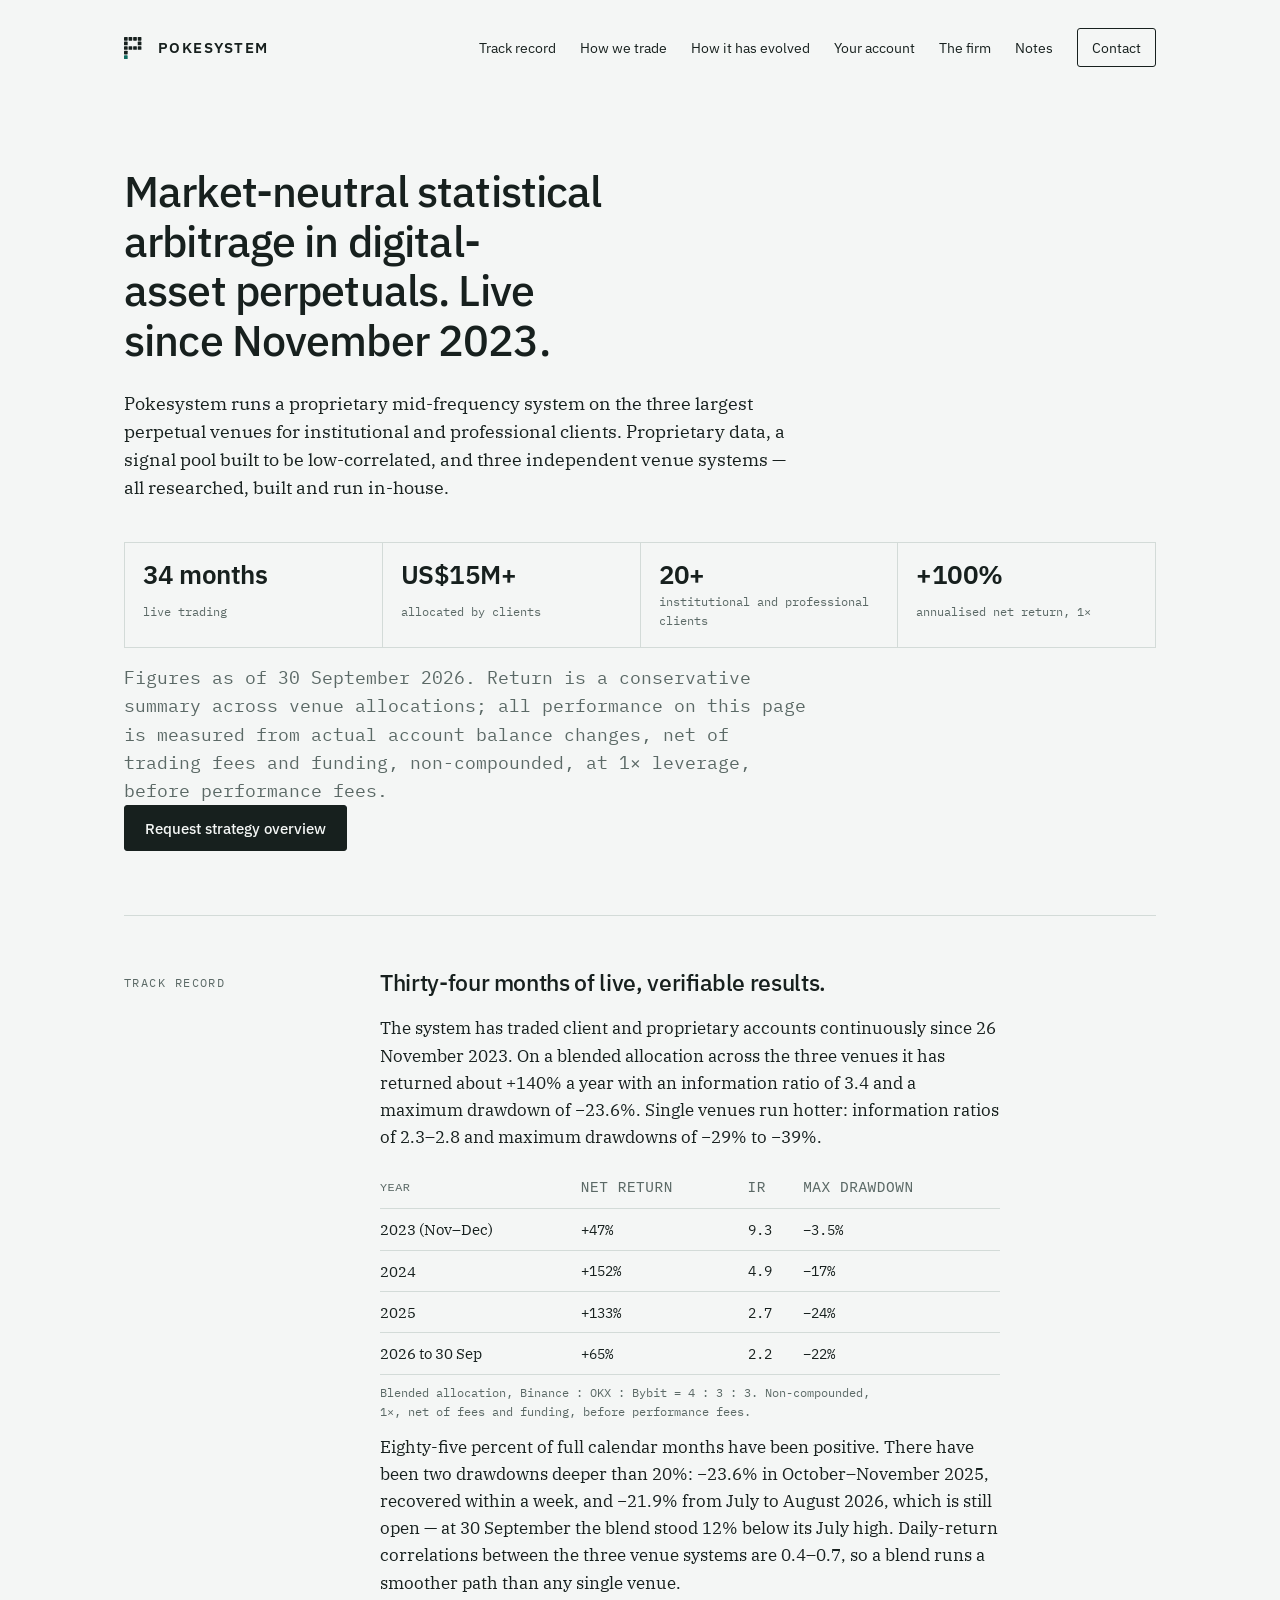
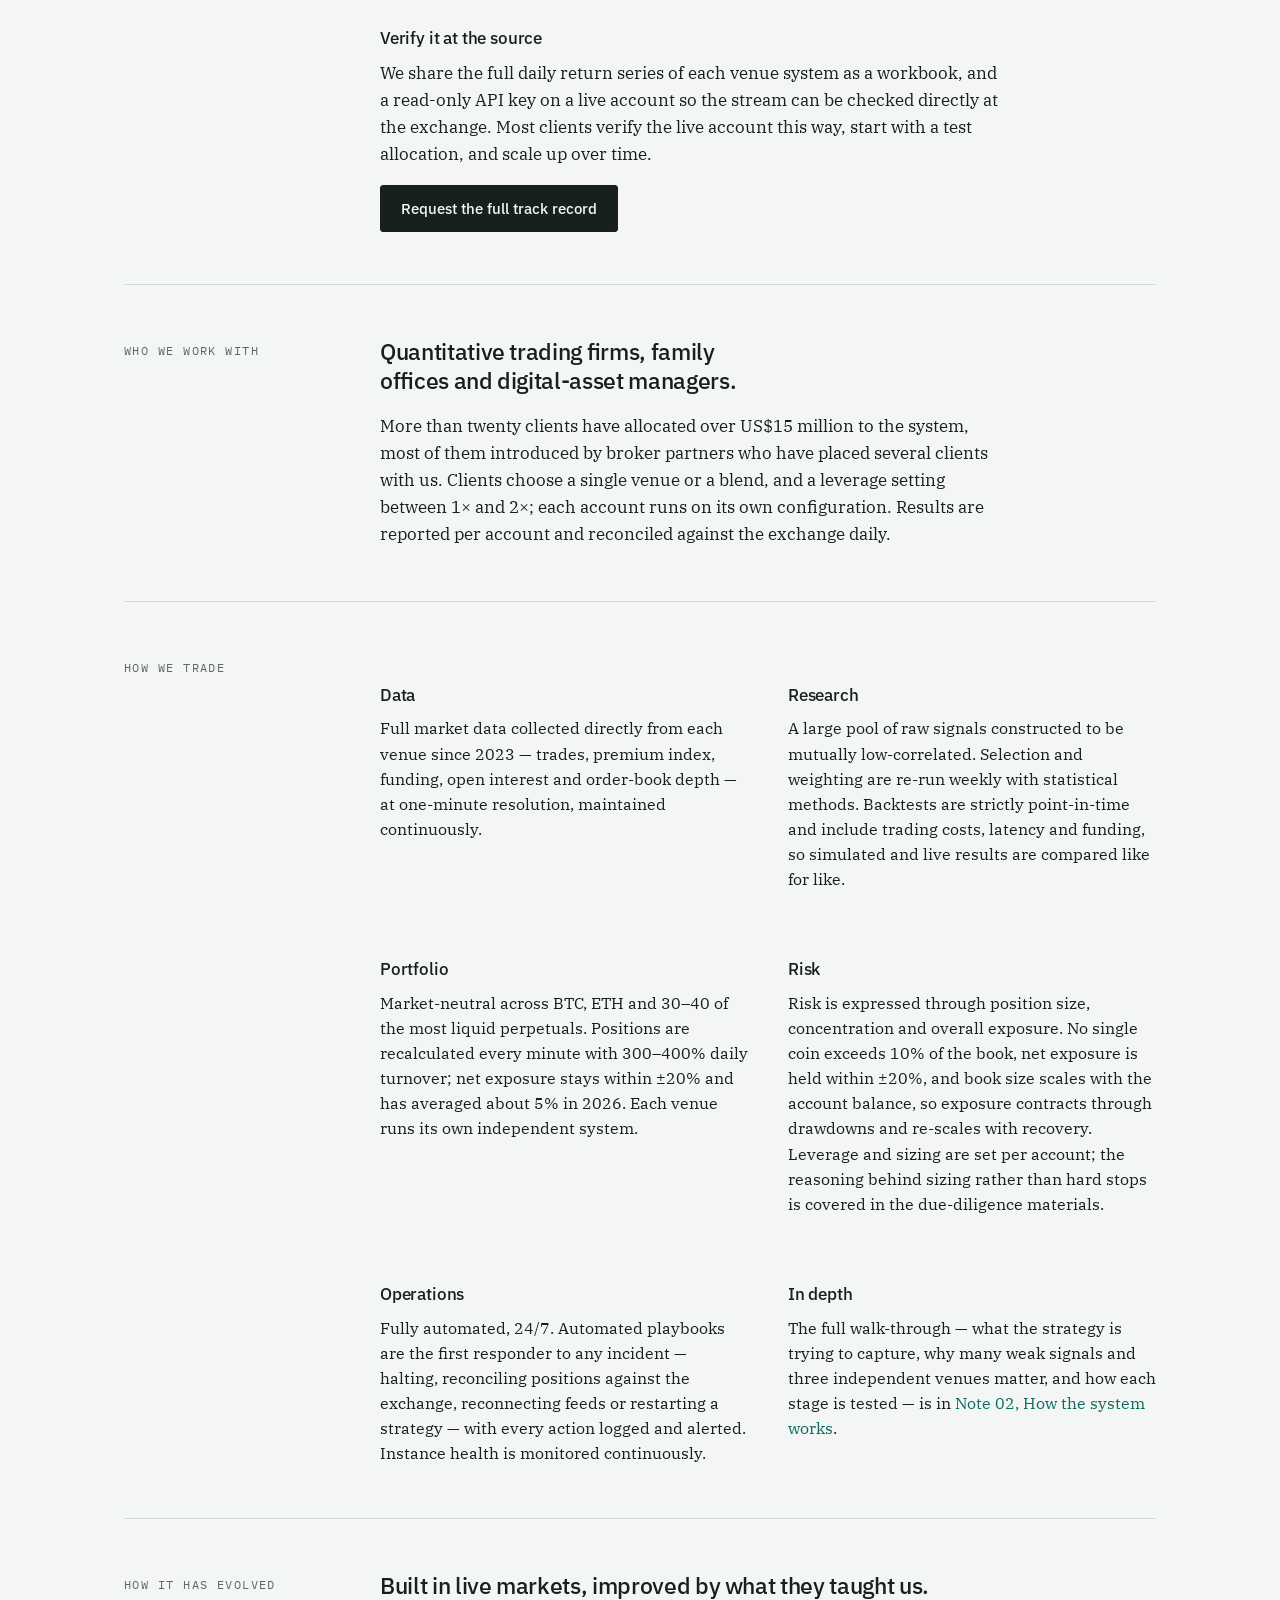
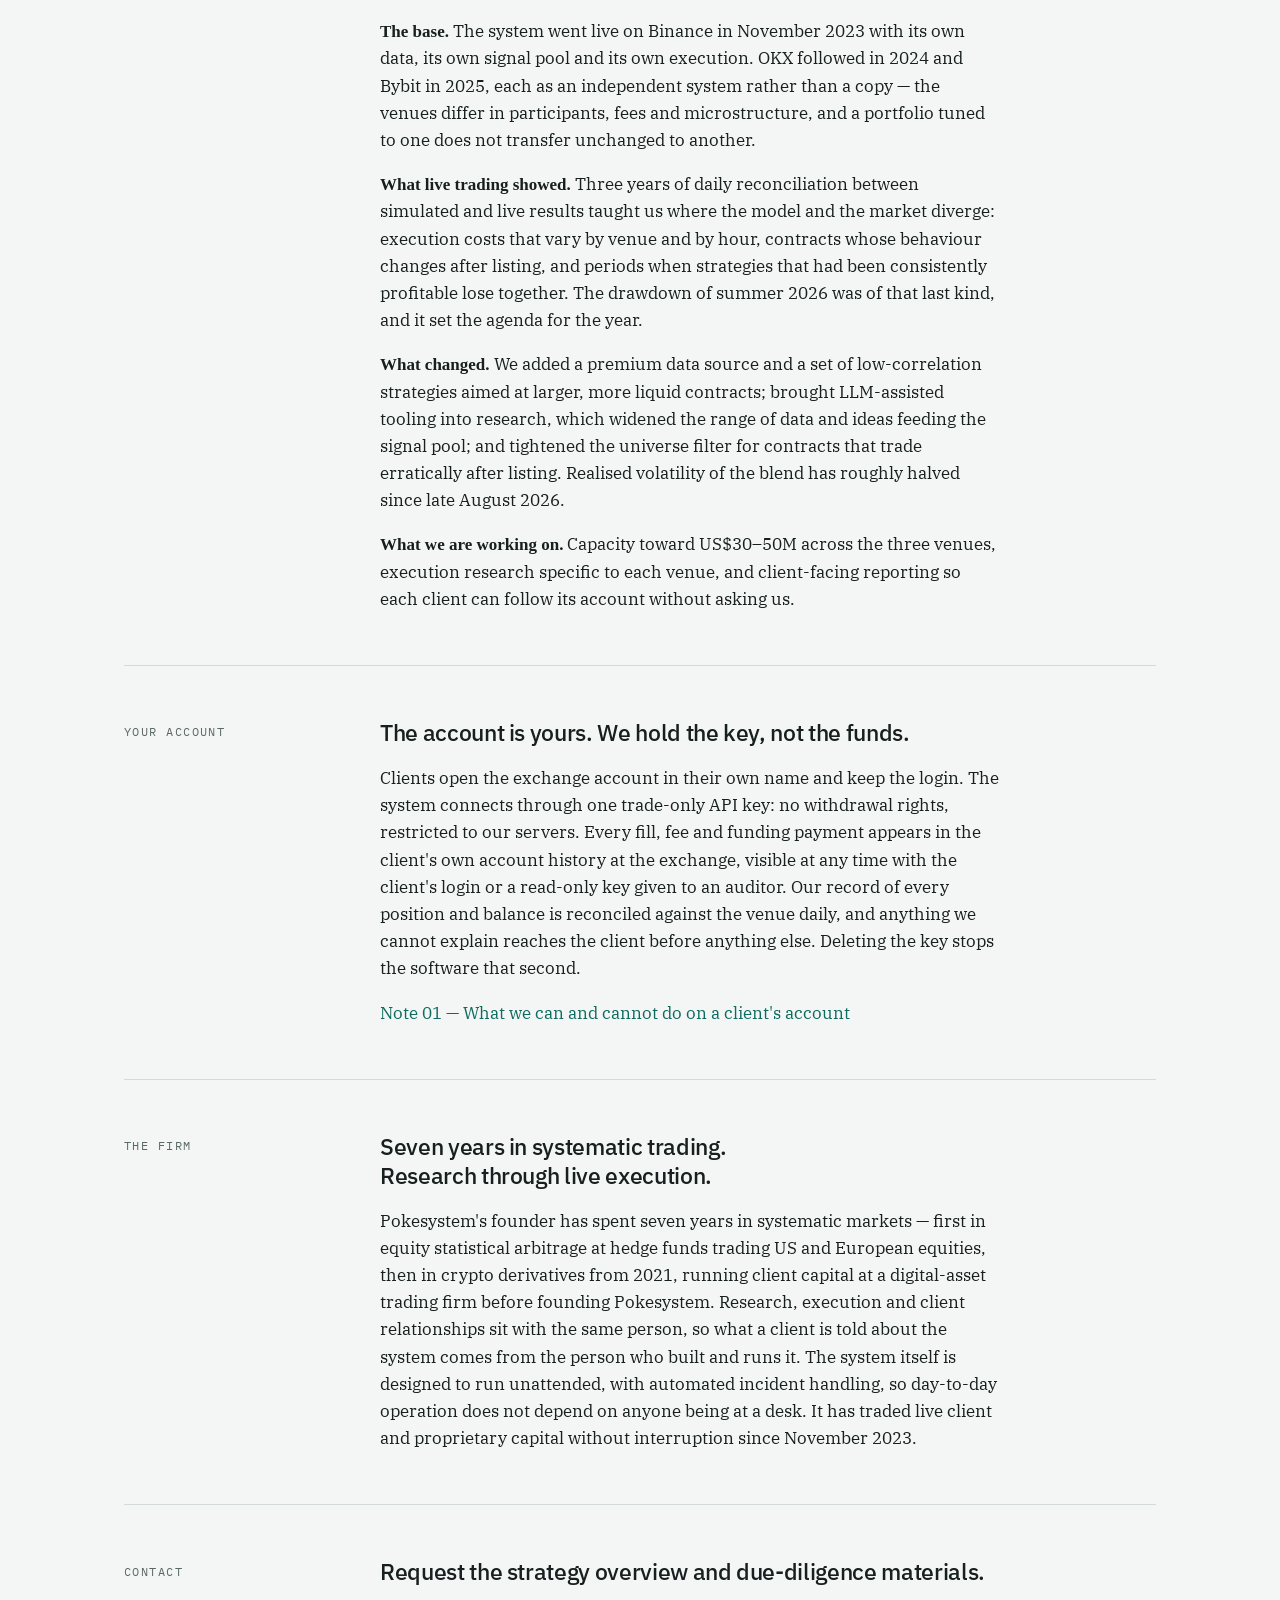
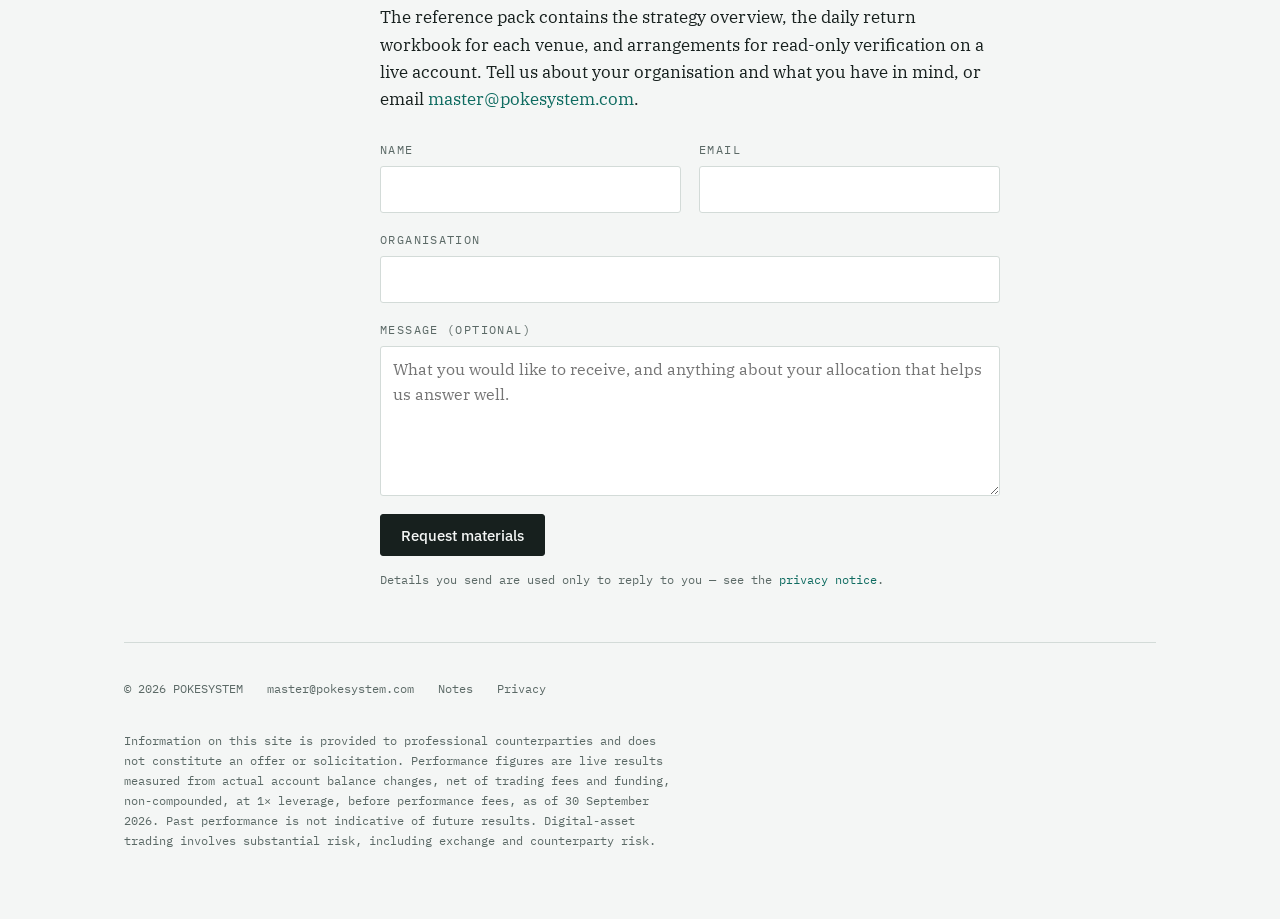
==== commit 4fd10047: "v5.1 — evolution section, Note 02, CTAs, risk and firm copy" ====
--- a/index.html
+++ b/index.html
@@ -29,6 +29,7 @@
     <nav class="nav" aria-label="Site">
       <a href="#record">Track record</a>
       <a href="#system">How we trade</a>
+      <a href="#evolution">How it has evolved</a>
       <a href="#custody">Your account</a>
       <a href="#firm">The firm</a>
       <a href="notes/">Notes</a>
@@ -38,7 +39,7 @@
 
   <section class="hero">
     <h1>Market-neutral statistical arbitrage in digital-asset perpetuals. Live since November 2023.</h1>
-    <p>Pokesystem runs a proprietary mid-frequency system on the three largest perpetual venues for institutional and professional clients. The system trades on each client's own exchange account; we never hold client funds.</p>
+    <p>Pokesystem runs a proprietary mid-frequency system on the three largest perpetual venues for institutional and professional clients. Proprietary data, a signal pool built to be low-correlated, and three independent venue systems — all researched, built and run in-house.</p>
     <div class="tiles" aria-label="Key figures">
       <div class="tile"><span class="num">34 months</span><span class="cap">live trading</span></div>
       <div class="tile"><span class="num">US$15M+</span><span class="cap">allocated by clients</span></div>
@@ -46,6 +47,7 @@
       <div class="tile"><span class="num">+100%</span><span class="cap">annualised net return, 1×</span></div>
     </div>
     <p class="fine">Figures as of 30 September 2026. Return is a conservative summary across venue allocations; all performance on this page is measured from actual account balance changes, net of trading fees and funding, non-compounded, at 1× leverage, before performance fees.</p>
+    <p class="actions"><a class="btn" href="#contact">Request strategy overview</a></p>
   </section>
 
   <section class="section" id="record">
@@ -66,6 +68,7 @@
       <p>Eighty-five percent of full calendar months have been positive. There have been two drawdowns deeper than 20%: −23.6% in October–November 2025, recovered within a week, and −21.9% from July to August 2026, which is still open — at 30 September the blend stood 12% below its July high. Daily-return correlations between the three venue systems are 0.4–0.7, so a blend runs a smoother path than any single venue.</p>
       <h3>Verify it at the source</h3>
       <p>We share the full daily return series of each venue system as a workbook, and a read-only API key on a live account so the stream can be checked directly at the exchange. Most clients verify the live account this way, start with a test allocation, and scale up over time.</p>
+      <p class="actions"><a class="btn" href="#contact">Request the full track record</a></p>
     </div>
   </section>
 
@@ -94,16 +97,27 @@
       </div>
       <div class="block">
         <h3>Risk</h3>
-        <p>Sizing, not stop-losses. No single coin exceeds 10% of the book, book size scales with the account balance, and exposure contracts through drawdowns and re-scales with recovery. Hard stops are avoided by design because they repeatedly forfeit the rebound that follows dislocations.</p>
+        <p>Risk is expressed through position size, concentration and overall exposure. No single coin exceeds 10% of the book, net exposure is held within ±20%, and book size scales with the account balance, so exposure contracts through drawdowns and re-scales with recovery. Leverage and sizing are set per account; the reasoning behind sizing rather than hard stops is covered in the due-diligence materials.</p>
       </div>
       <div class="block">
         <h3>Operations</h3>
         <p>Fully automated, 24/7. Automated playbooks are the first responder to any incident — halting, reconciling positions against the exchange, reconnecting feeds or restarting a strategy — with every action logged and alerted. Instance health is monitored continuously.</p>
       </div>
       <div class="block">
-        <h3>How it has evolved</h3>
-        <p>Binance live in November 2023; OKX added in 2024; Bybit in 2025. In 2026, after the summer drawdown, a premium data source and low-correlation large-cap strategies were added and research was widened with LLM-assisted tooling; realised volatility roughly halved in the second half of the year. Current work: capacity toward US$30–50M, venue-specific execution research, and client-facing reporting.</p>
-      </div>
+        <h3>In depth</h3>
+        <p>The full walk-through — what the strategy is trying to capture, why many weak signals and three independent venues matter, and how each stage is tested — is in <a href="notes/how-the-system-works.html">Note 02, How the system works</a>.</p>
+      </div>
+    </div>
+  </section>
+
+  <section class="section" id="evolution">
+    <p class="label">How it has evolved</p>
+    <div class="body">
+      <h2>Built in live markets, improved by what they taught us.</h2>
+      <p><strong>The base.</strong> The system went live on Binance in November 2023 with its own data, its own signal pool and its own execution. OKX followed in 2024 and Bybit in 2025, each as an independent system rather than a copy — the venues differ in participants, fees and microstructure, and a portfolio tuned to one does not transfer unchanged to another.</p>
+      <p><strong>What live trading showed.</strong> Three years of daily reconciliation between simulated and live results taught us where the model and the market diverge: execution costs that vary by venue and by hour, contracts whose behaviour changes after listing, and periods when strategies that had been consistently profitable lose together. The drawdown of summer 2026 was of that last kind, and it set the agenda for the year.</p>
+      <p><strong>What changed.</strong> We added a premium data source and a set of low-correlation strategies aimed at larger, more liquid contracts; brought LLM-assisted tooling into research, which widened the range of data and ideas feeding the signal pool; and tightened the universe filter for contracts that trade erratically after listing. Realised volatility of the blend has roughly halved since late August 2026.</p>
+      <p><strong>What we are working on.</strong> Capacity toward US$30–50M across the three venues, execution research specific to each venue, and client-facing reporting so each client can follow its account without asking us.</p>
     </div>
   </section>
 
@@ -119,8 +133,8 @@
   <section class="section" id="firm">
     <p class="label">The firm</p>
     <div class="body">
-      <h2>One manager, one system, built from the ground up.</h2>
-      <p>Pokesystem is a one-manager quantitative trading firm. Its founder has spent seven years in systematic markets — first in equity statistical arbitrage at hedge funds trading US and European equities, then in crypto derivatives from 2021, running client capital at a digital-asset trading firm before founding Pokesystem. The system behind this track record is entirely proprietary and has traded live client and proprietary capital without interruption since November 2023.</p>
+      <h2>Seven years in systematic trading. Research through live execution.</h2>
+      <p>Pokesystem's founder has spent seven years in systematic markets — first in equity statistical arbitrage at hedge funds trading US and European equities, then in crypto derivatives from 2021, running client capital at a digital-asset trading firm before founding Pokesystem. Research, execution and client relationships sit with the same person, so what a client is told about the system comes from the person who built and runs it. The system itself is designed to run unattended, with automated incident handling, so day-to-day operation does not depend on anyone being at a desk. It has traded live client and proprietary capital without interruption since November 2023.</p>
     </div>
   </section>
 
@@ -146,8 +160,8 @@
           <input id="f-org" name="organization" type="text" autocomplete="organization">
         </div>
         <div class="field">
-          <label for="f-msg">Message</label>
-          <textarea id="f-msg" name="message" required placeholder="What you would like to receive, and anything about your allocation that helps us answer well."></textarea>
+          <label for="f-msg">Message (optional)</label>
+          <textarea id="f-msg" name="message" placeholder="What you would like to receive, and anything about your allocation that helps us answer well."></textarea>
         </div>
         <input type="hidden" name="_subject" value="Website enquiry — pokesystem.com">
         <div class="hp" aria-hidden="true">
--- a/assets/site.css
+++ b/assets/site.css
@@ -176,3 +176,6 @@
 .table th, .table td { text-align: left; padding: 8px 10px 8px 0; border-bottom: 1px solid var(--rule); }
 .table th { font-family: var(--mono); font-weight: 500; font-size: 0.74rem; color: var(--muted); text-transform: uppercase; letter-spacing: 0.04em; }
 .table td:not(:first-child), .table th:not(:first-child) { font-family: var(--mono); font-size: 0.9rem; }
+.actions { margin: 20px 0 0; }
+a.btn { display: inline-block; text-decoration: none; }
+.body strong { font-weight: 600; }
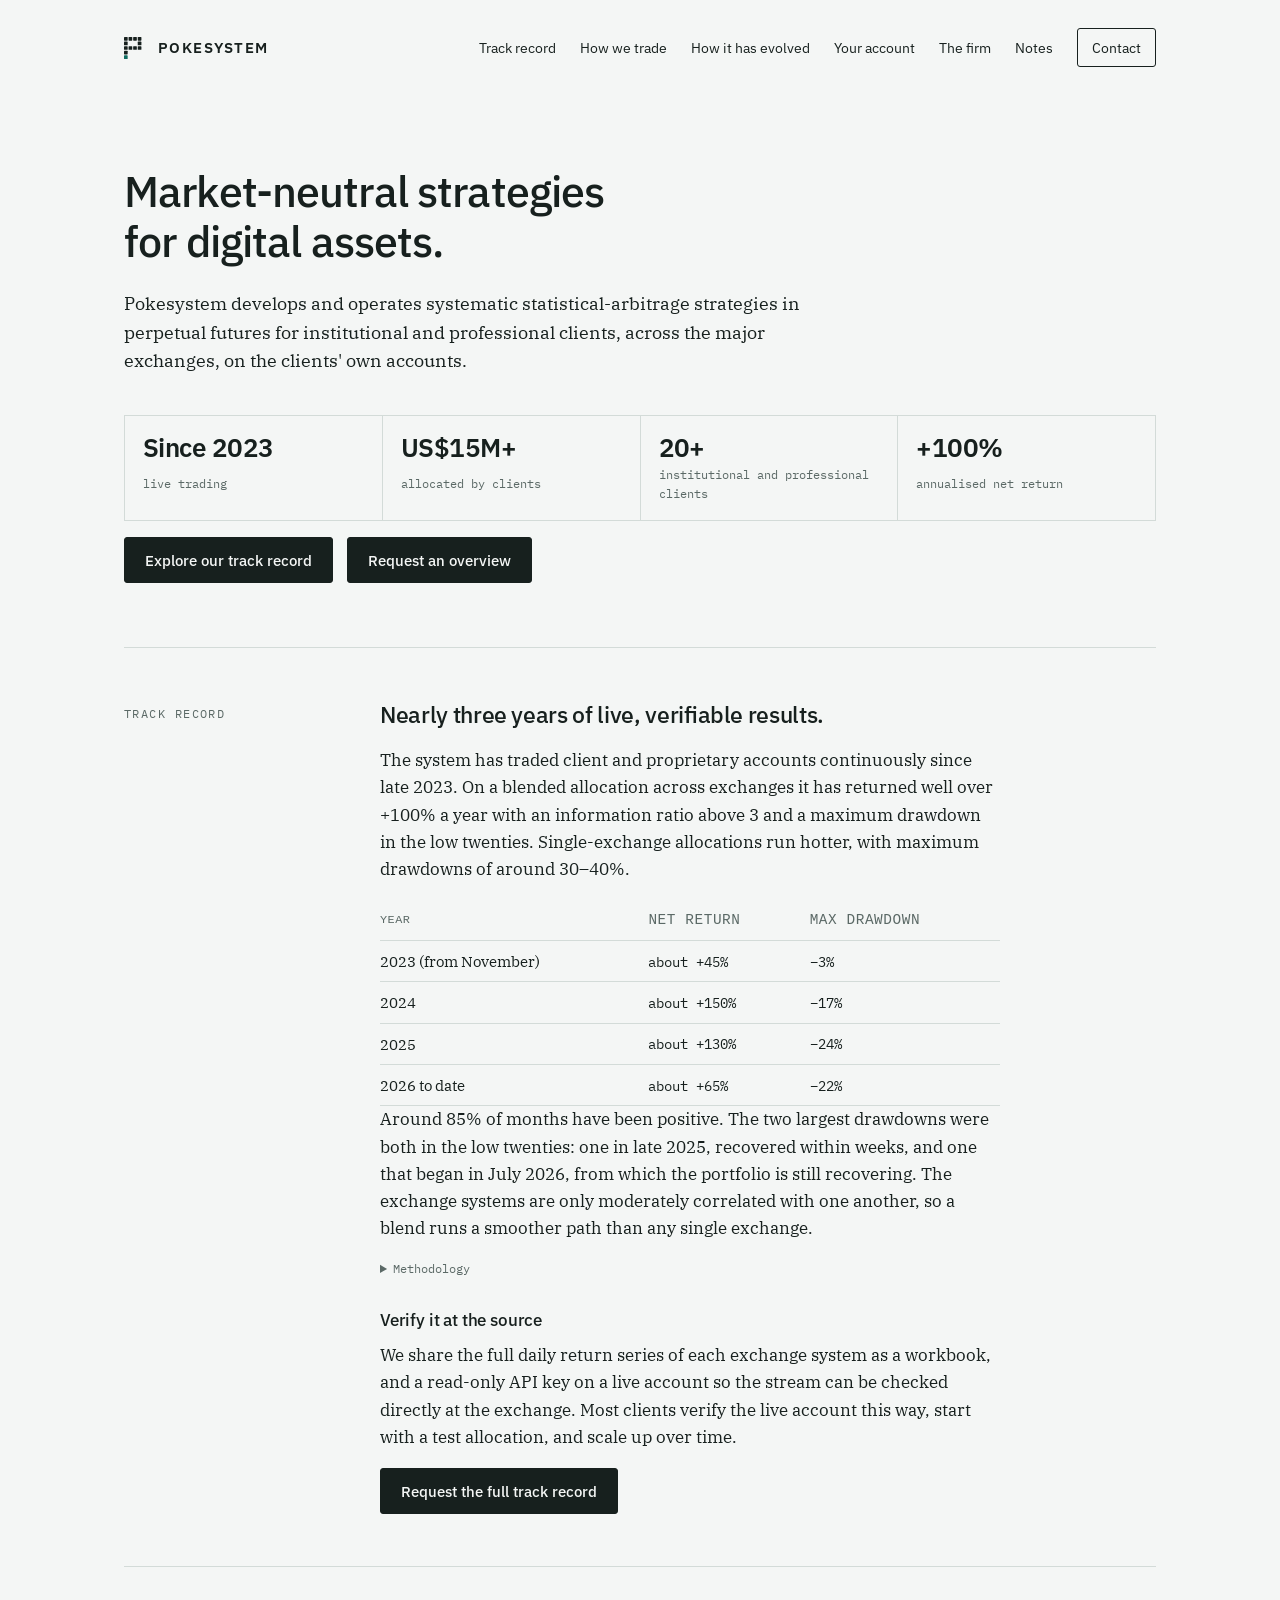
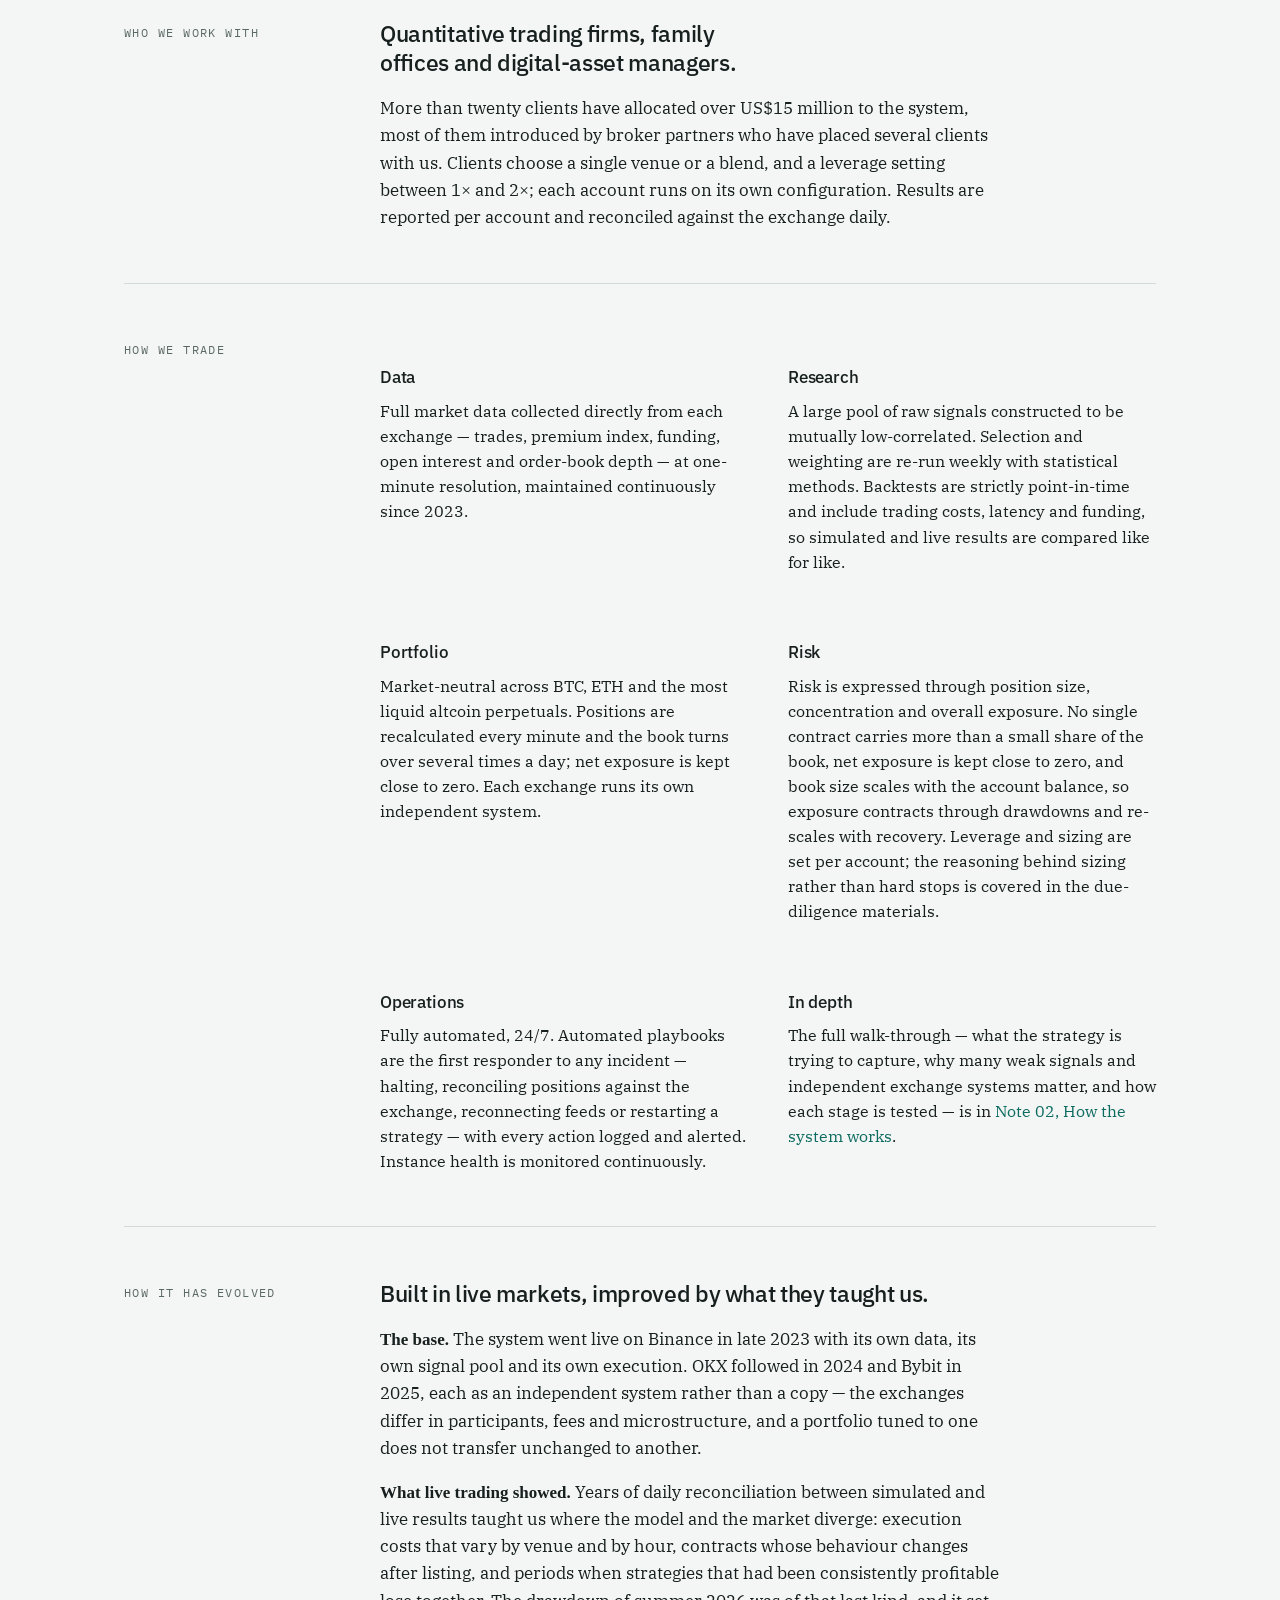
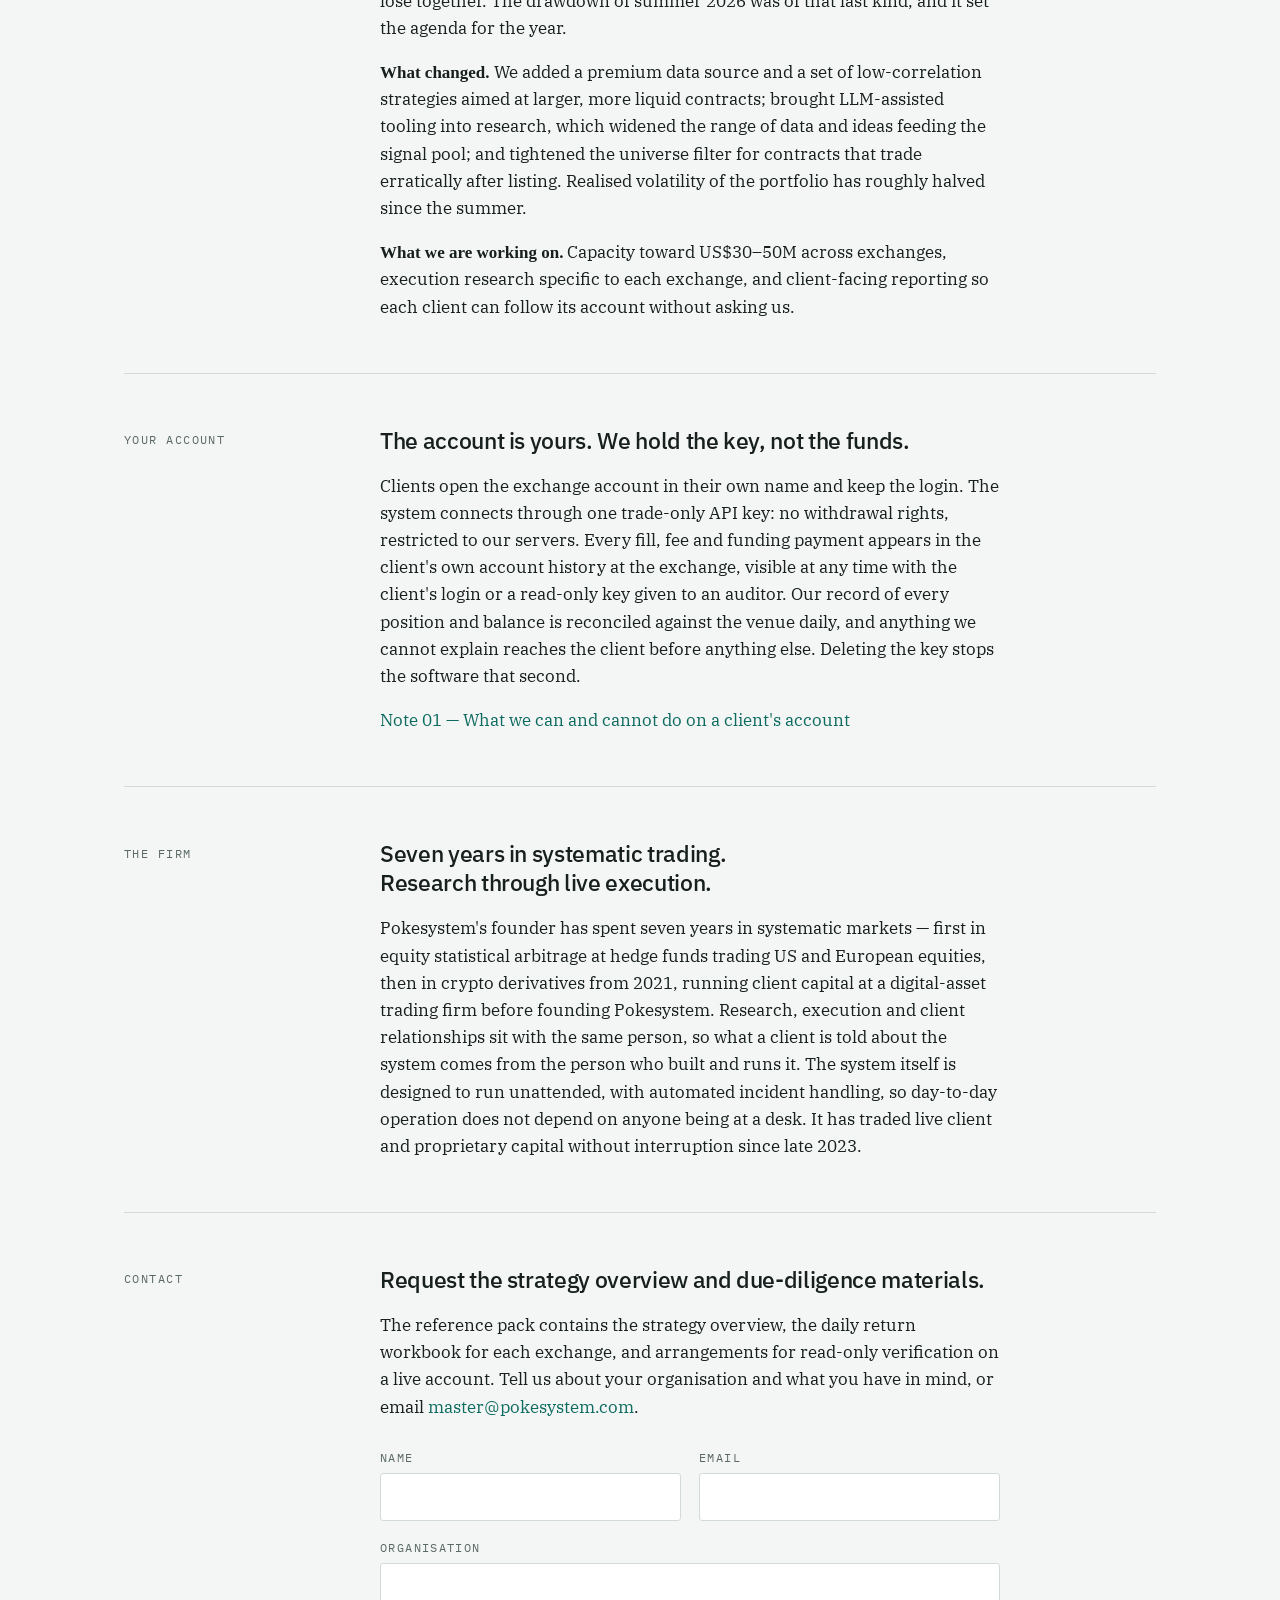
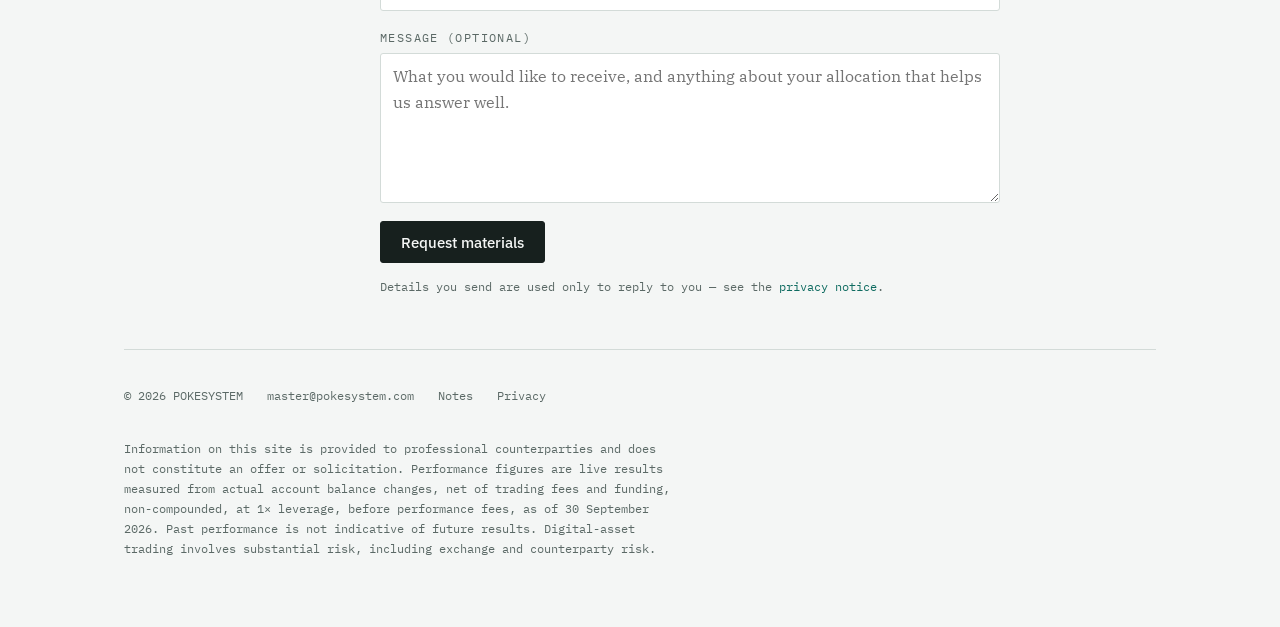
==== commit d07c93c4: "v5.2 — simpler hero, rounded figures, methodology footnote" ====
--- a/index.html
+++ b/index.html
@@ -4,12 +4,12 @@
 <meta charset="utf-8">
 <meta name="viewport" content="width=device-width, initial-scale=1">
 <title>Pokesystem</title>
-<meta name="description" content="Pokesystem runs a market-neutral statistical arbitrage system in digital-asset perpetuals, live since November 2023, on clients' own exchange accounts.">
+<meta name="description" content="Pokesystem runs a market-neutral statistical arbitrage system in digital-asset perpetuals on clients' own exchange accounts.">
 <link rel="canonical" href="https://pokesystem.com/">
 <meta property="og:type" content="website">
 <meta property="og:site_name" content="Pokesystem">
 <meta property="og:title" content="Pokesystem">
-<meta property="og:description" content="Market-neutral statistical arbitrage in digital-asset perpetuals. Live since November 2023.">
+<meta property="og:description" content="Market-neutral statistical arbitrage in digital-asset perpetuals.">
 <meta property="og:url" content="https://pokesystem.com/">
 <meta property="og:image" content="https://pokesystem.com/assets/og.png">
 <meta property="og:image:width" content="1200">
@@ -38,36 +38,35 @@
   </header>
 
   <section class="hero">
-    <h1>Market-neutral statistical arbitrage in digital-asset perpetuals. Live since November 2023.</h1>
-    <p>Pokesystem runs a proprietary mid-frequency system on the three largest perpetual venues for institutional and professional clients. Proprietary data, a signal pool built to be low-correlated, and three independent venue systems — all researched, built and run in-house.</p>
+    <h1>Market-neutral strategies for digital assets.</h1>
+    <p>Pokesystem develops and operates systematic statistical-arbitrage strategies in perpetual futures for institutional and professional clients, across the major exchanges, on the clients' own accounts.</p>
     <div class="tiles" aria-label="Key figures">
-      <div class="tile"><span class="num">34 months</span><span class="cap">live trading</span></div>
+      <div class="tile"><span class="num">Since 2023</span><span class="cap">live trading</span></div>
       <div class="tile"><span class="num">US$15M+</span><span class="cap">allocated by clients</span></div>
       <div class="tile"><span class="num">20+</span><span class="cap">institutional and professional clients</span></div>
-      <div class="tile"><span class="num">+100%</span><span class="cap">annualised net return, 1×</span></div>
-    </div>
-    <p class="fine">Figures as of 30 September 2026. Return is a conservative summary across venue allocations; all performance on this page is measured from actual account balance changes, net of trading fees and funding, non-compounded, at 1× leverage, before performance fees.</p>
-    <p class="actions"><a class="btn" href="#contact">Request strategy overview</a></p>
+      <div class="tile"><span class="num">+100%</span><span class="cap">annualised net return</span></div>
+    </div>
+    <p class="actions"><a class="btn" href="#record">Explore our track record</a> <a class="btn" href="#contact">Request an overview</a></p>
   </section>
 
   <section class="section" id="record">
     <p class="label">Track record</p>
     <div class="body">
-      <h2>Thirty-four months of live, verifiable results.</h2>
-      <p>The system has traded client and proprietary accounts continuously since 26 November 2023. On a blended allocation across the three venues it has returned about +140% a year with an information ratio of 3.4 and a maximum drawdown of −23.6%. Single venues run hotter: information ratios of 2.3–2.8 and maximum drawdowns of −29% to −39%.</p>
+      <h2>Nearly three years of live, verifiable results.</h2>
+      <p>The system has traded client and proprietary accounts continuously since late 2023. On a blended allocation across exchanges it has returned well over +100% a year with an information ratio above 3 and a maximum drawdown in the low twenties. Single-exchange allocations run hotter, with maximum drawdowns of around 30–40%.</p>
       <table class="table">
-        <thead><tr><th>Year</th><th>Net return</th><th>IR</th><th>Max drawdown</th></tr></thead>
+        <thead><tr><th>Year</th><th>Net return</th><th>Max drawdown</th></tr></thead>
         <tbody>
-          <tr><td>2023 (Nov–Dec)</td><td>+47%</td><td>9.3</td><td>−3.5%</td></tr>
-          <tr><td>2024</td><td>+152%</td><td>4.9</td><td>−17%</td></tr>
-          <tr><td>2025</td><td>+133%</td><td>2.7</td><td>−24%</td></tr>
-          <tr><td>2026 to 30 Sep</td><td>+65%</td><td>2.2</td><td>−22%</td></tr>
+          <tr><td>2023 (from November)</td><td>about +45%</td><td>−3%</td></tr>
+          <tr><td>2024</td><td>about +150%</td><td>−17%</td></tr>
+          <tr><td>2025</td><td>about +130%</td><td>−24%</td></tr>
+          <tr><td>2026 to date</td><td>about +65%</td><td>−22%</td></tr>
         </tbody>
       </table>
-      <p class="fine">Blended allocation, Binance : OKX : Bybit = 4 : 3 : 3. Non-compounded, 1×, net of fees and funding, before performance fees.</p>
-      <p>Eighty-five percent of full calendar months have been positive. There have been two drawdowns deeper than 20%: −23.6% in October–November 2025, recovered within a week, and −21.9% from July to August 2026, which is still open — at 30 September the blend stood 12% below its July high. Daily-return correlations between the three venue systems are 0.4–0.7, so a blend runs a smoother path than any single venue.</p>
+      <p>Around 85% of months have been positive. The two largest drawdowns were both in the low twenties: one in late 2025, recovered within weeks, and one that began in July 2026, from which the portfolio is still recovering. The exchange systems are only moderately correlated with one another, so a blend runs a smoother path than any single exchange.</p>
+      <details class="method"><summary>Methodology</summary><p>Figures as of 30 September 2026, for a blended allocation across Binance, OKX and Bybit. Returns are measured from actual account balance changes, net of trading fees and funding, before performance fees, non-compounded, at 1× leverage. Annualised return is the simple average of daily returns scaled to a year. The exact daily series is in the reference pack.</p></details>
       <h3>Verify it at the source</h3>
-      <p>We share the full daily return series of each venue system as a workbook, and a read-only API key on a live account so the stream can be checked directly at the exchange. Most clients verify the live account this way, start with a test allocation, and scale up over time.</p>
+      <p>We share the full daily return series of each exchange system as a workbook, and a read-only API key on a live account so the stream can be checked directly at the exchange. Most clients verify the live account this way, start with a test allocation, and scale up over time.</p>
       <p class="actions"><a class="btn" href="#contact">Request the full track record</a></p>
     </div>
   </section>
@@ -85,7 +84,7 @@
     <div class="body blocks">
       <div class="block">
         <h3>Data</h3>
-        <p>Full market data collected directly from each venue since 2023 — trades, premium index, funding, open interest and order-book depth — at one-minute resolution, maintained continuously.</p>
+        <p>Full market data collected directly from each exchange — trades, premium index, funding, open interest and order-book depth — at one-minute resolution, maintained continuously since 2023.</p>
       </div>
       <div class="block">
         <h3>Research</h3>
@@ -93,11 +92,11 @@
       </div>
       <div class="block">
         <h3>Portfolio</h3>
-        <p>Market-neutral across BTC, ETH and 30–40 of the most liquid perpetuals. Positions are recalculated every minute with 300–400% daily turnover; net exposure stays within ±20% and has averaged about 5% in 2026. Each venue runs its own independent system.</p>
+        <p>Market-neutral across BTC, ETH and the most liquid altcoin perpetuals. Positions are recalculated every minute and the book turns over several times a day; net exposure is kept close to zero. Each exchange runs its own independent system.</p>
       </div>
       <div class="block">
         <h3>Risk</h3>
-        <p>Risk is expressed through position size, concentration and overall exposure. No single coin exceeds 10% of the book, net exposure is held within ±20%, and book size scales with the account balance, so exposure contracts through drawdowns and re-scales with recovery. Leverage and sizing are set per account; the reasoning behind sizing rather than hard stops is covered in the due-diligence materials.</p>
+        <p>Risk is expressed through position size, concentration and overall exposure. No single contract carries more than a small share of the book, net exposure is kept close to zero, and book size scales with the account balance, so exposure contracts through drawdowns and re-scales with recovery. Leverage and sizing are set per account; the reasoning behind sizing rather than hard stops is covered in the due-diligence materials.</p>
       </div>
       <div class="block">
         <h3>Operations</h3>
@@ -105,7 +104,7 @@
       </div>
       <div class="block">
         <h3>In depth</h3>
-        <p>The full walk-through — what the strategy is trying to capture, why many weak signals and three independent venues matter, and how each stage is tested — is in <a href="notes/how-the-system-works.html">Note 02, How the system works</a>.</p>
+        <p>The full walk-through — what the strategy is trying to capture, why many weak signals and independent exchange systems matter, and how each stage is tested — is in <a href="notes/how-the-system-works.html">Note 02, How the system works</a>.</p>
       </div>
     </div>
   </section>
@@ -114,10 +113,10 @@
     <p class="label">How it has evolved</p>
     <div class="body">
       <h2>Built in live markets, improved by what they taught us.</h2>
-      <p><strong>The base.</strong> The system went live on Binance in November 2023 with its own data, its own signal pool and its own execution. OKX followed in 2024 and Bybit in 2025, each as an independent system rather than a copy — the venues differ in participants, fees and microstructure, and a portfolio tuned to one does not transfer unchanged to another.</p>
-      <p><strong>What live trading showed.</strong> Three years of daily reconciliation between simulated and live results taught us where the model and the market diverge: execution costs that vary by venue and by hour, contracts whose behaviour changes after listing, and periods when strategies that had been consistently profitable lose together. The drawdown of summer 2026 was of that last kind, and it set the agenda for the year.</p>
-      <p><strong>What changed.</strong> We added a premium data source and a set of low-correlation strategies aimed at larger, more liquid contracts; brought LLM-assisted tooling into research, which widened the range of data and ideas feeding the signal pool; and tightened the universe filter for contracts that trade erratically after listing. Realised volatility of the blend has roughly halved since late August 2026.</p>
-      <p><strong>What we are working on.</strong> Capacity toward US$30–50M across the three venues, execution research specific to each venue, and client-facing reporting so each client can follow its account without asking us.</p>
+      <p><strong>The base.</strong> The system went live on Binance in late 2023 with its own data, its own signal pool and its own execution. OKX followed in 2024 and Bybit in 2025, each as an independent system rather than a copy — the exchanges differ in participants, fees and microstructure, and a portfolio tuned to one does not transfer unchanged to another.</p>
+      <p><strong>What live trading showed.</strong> Years of daily reconciliation between simulated and live results taught us where the model and the market diverge: execution costs that vary by venue and by hour, contracts whose behaviour changes after listing, and periods when strategies that had been consistently profitable lose together. The drawdown of summer 2026 was of that last kind, and it set the agenda for the year.</p>
+      <p><strong>What changed.</strong> We added a premium data source and a set of low-correlation strategies aimed at larger, more liquid contracts; brought LLM-assisted tooling into research, which widened the range of data and ideas feeding the signal pool; and tightened the universe filter for contracts that trade erratically after listing. Realised volatility of the portfolio has roughly halved since the summer.</p>
+      <p><strong>What we are working on.</strong> Capacity toward US$30–50M across exchanges, execution research specific to each exchange, and client-facing reporting so each client can follow its account without asking us.</p>
     </div>
   </section>
 
@@ -134,7 +133,7 @@
     <p class="label">The firm</p>
     <div class="body">
       <h2>Seven years in systematic trading. Research through live execution.</h2>
-      <p>Pokesystem's founder has spent seven years in systematic markets — first in equity statistical arbitrage at hedge funds trading US and European equities, then in crypto derivatives from 2021, running client capital at a digital-asset trading firm before founding Pokesystem. Research, execution and client relationships sit with the same person, so what a client is told about the system comes from the person who built and runs it. The system itself is designed to run unattended, with automated incident handling, so day-to-day operation does not depend on anyone being at a desk. It has traded live client and proprietary capital without interruption since November 2023.</p>
+      <p>Pokesystem's founder has spent seven years in systematic markets — first in equity statistical arbitrage at hedge funds trading US and European equities, then in crypto derivatives from 2021, running client capital at a digital-asset trading firm before founding Pokesystem. Research, execution and client relationships sit with the same person, so what a client is told about the system comes from the person who built and runs it. The system itself is designed to run unattended, with automated incident handling, so day-to-day operation does not depend on anyone being at a desk. It has traded live client and proprietary capital without interruption since late 2023.</p>
     </div>
   </section>
 
@@ -142,7 +141,7 @@
     <p class="label">Contact</p>
     <div class="body">
       <h2>Request the strategy overview and due-diligence materials.</h2>
-      <p>The reference pack contains the strategy overview, the daily return workbook for each venue, and arrangements for read-only verification on a live account. Tell us about your organisation and what you have in mind, or email <a href="mailto:master@pokesystem.com">master@pokesystem.com</a>.</p>
+      <p>The reference pack contains the strategy overview, the daily return workbook for each exchange, and arrangements for read-only verification on a live account. Tell us about your organisation and what you have in mind, or email <a href="mailto:master@pokesystem.com">master@pokesystem.com</a>.</p>
       <!-- Form backend: Formspree (form meaqovng → master@pokesystem.com). -->
       <form class="form" id="enquiry" action="https://formspree.io/f/meaqovng" method="POST">
         <div class="row">
--- a/assets/site.css
+++ b/assets/site.css
@@ -179,3 +179,7 @@
 .actions { margin: 20px 0 0; }
 a.btn { display: inline-block; text-decoration: none; }
 .body strong { font-weight: 600; }
+.actions .btn + .btn { margin-left: 10px; }
+.method { margin: 14px 0 0; font-family: var(--mono); font-size: 0.78rem; color: var(--muted); }
+.method summary { cursor: pointer; }
+.method p { margin: 8px 0 0; max-width: 72ch; }
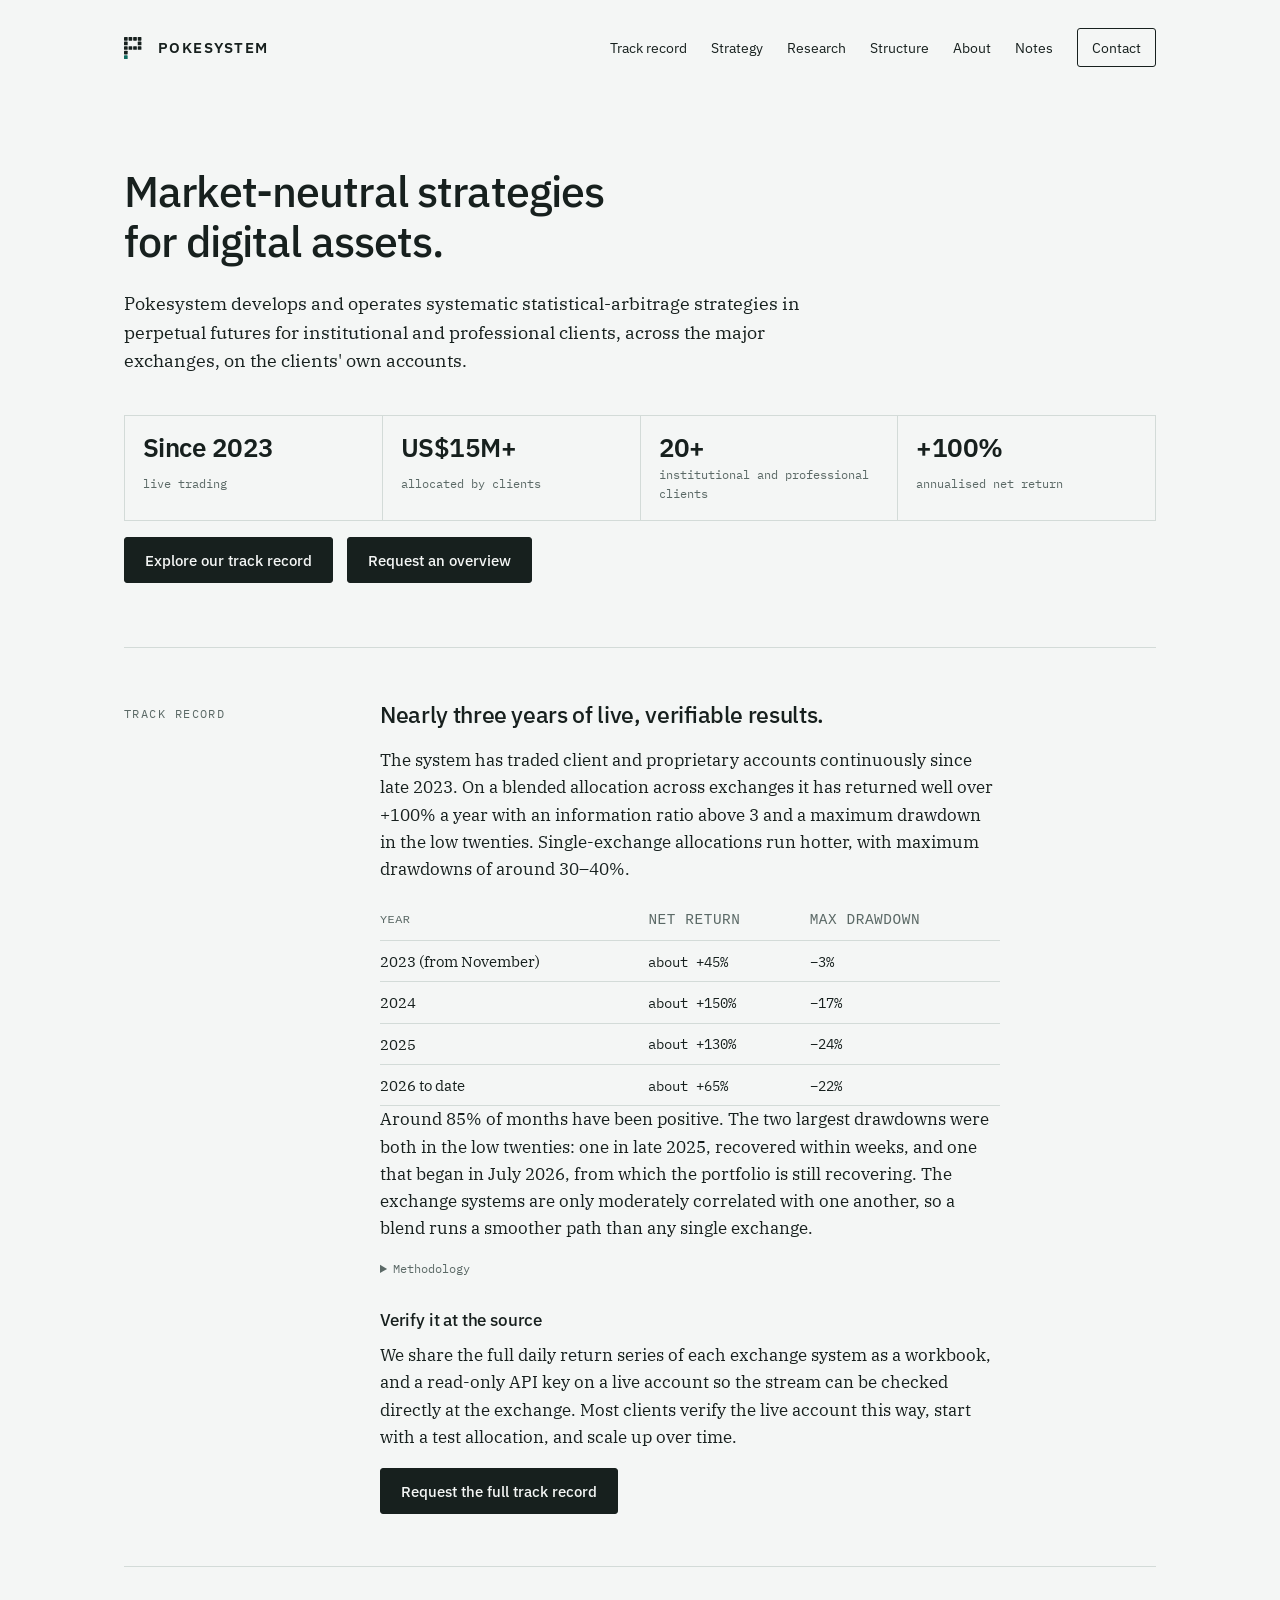
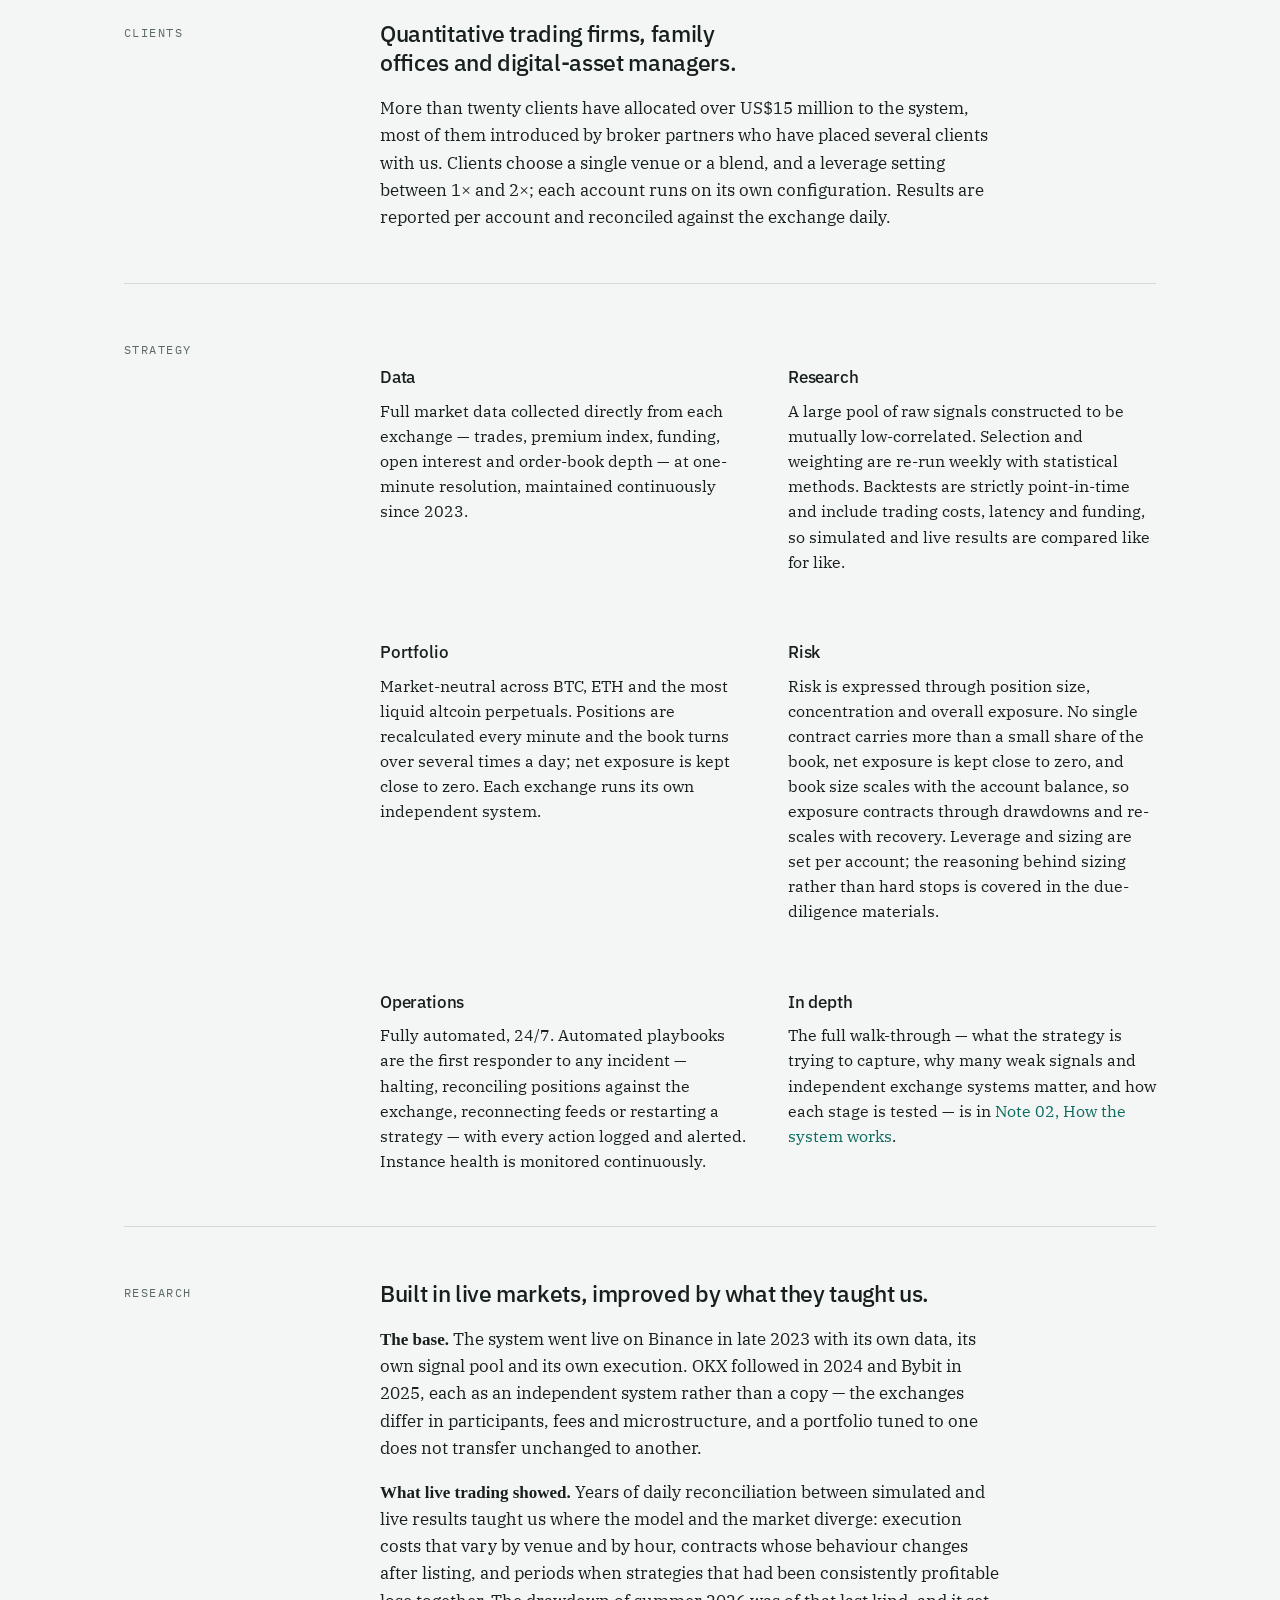
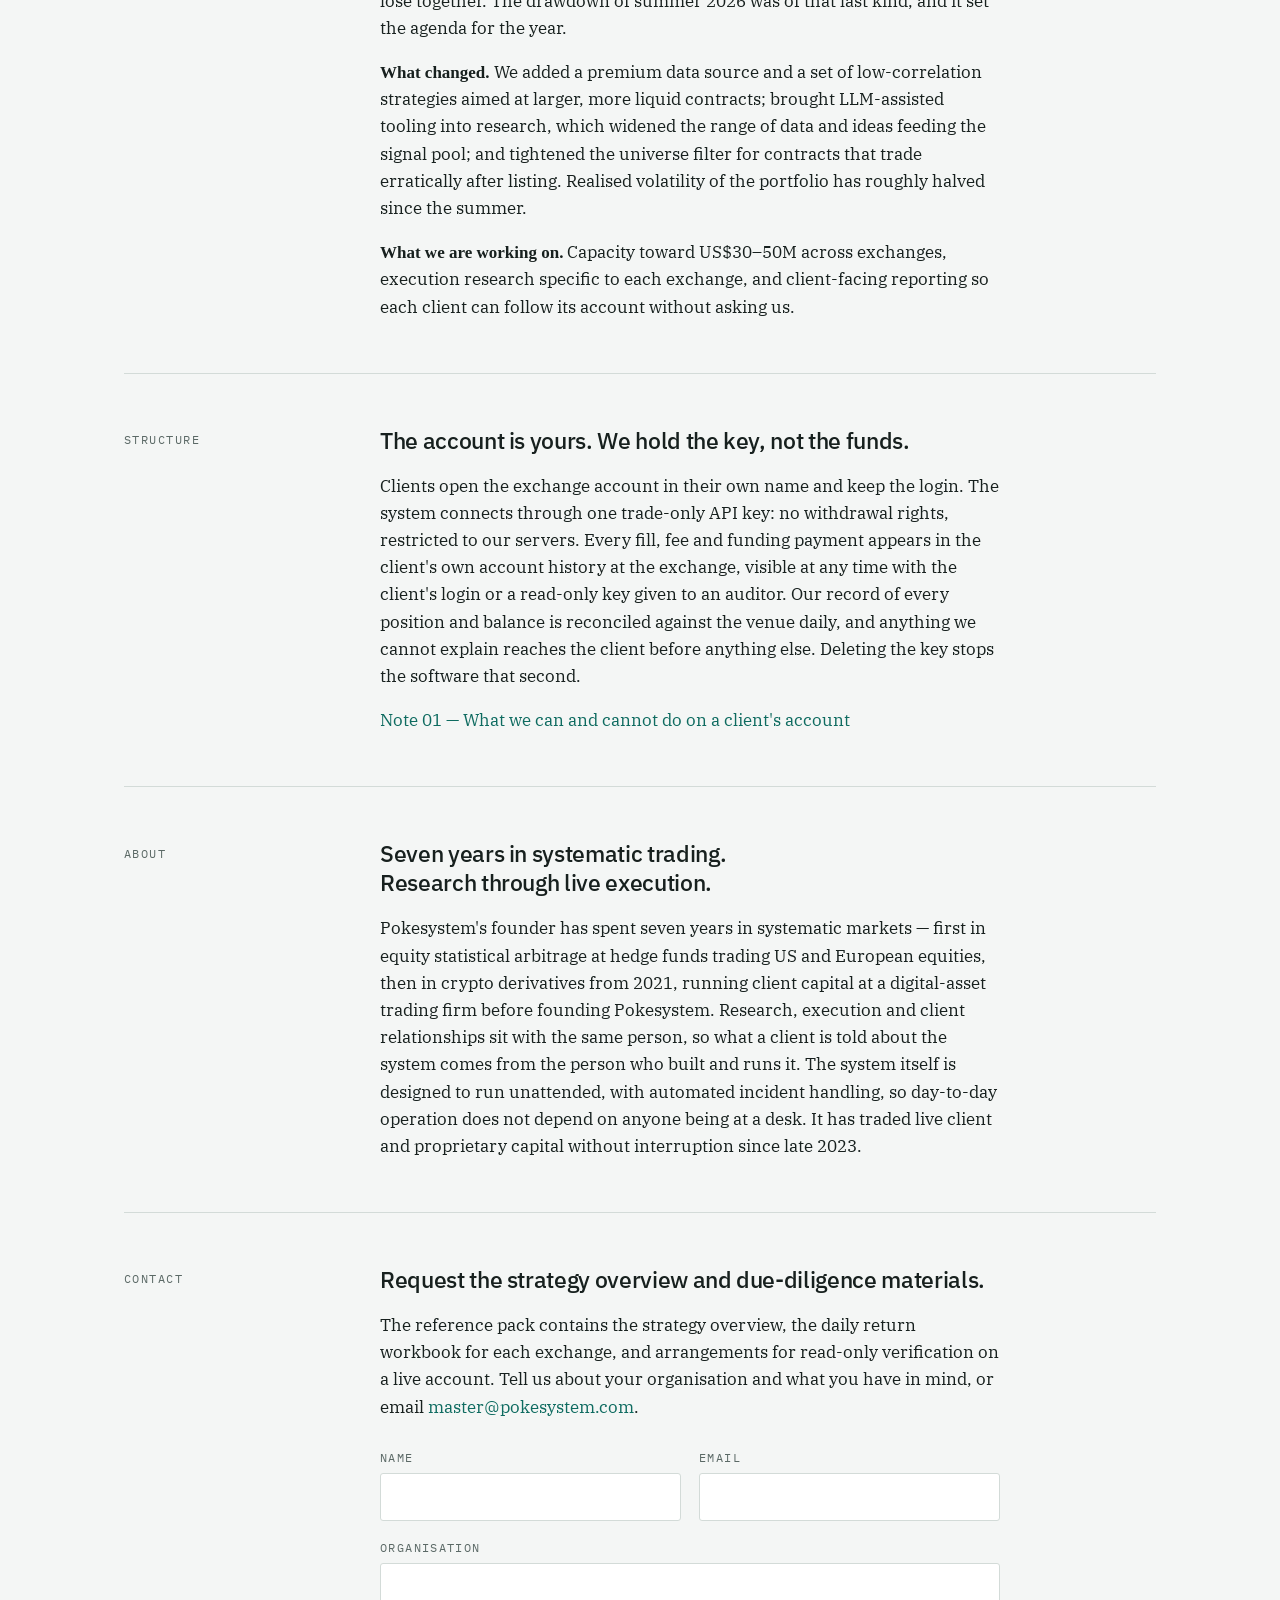
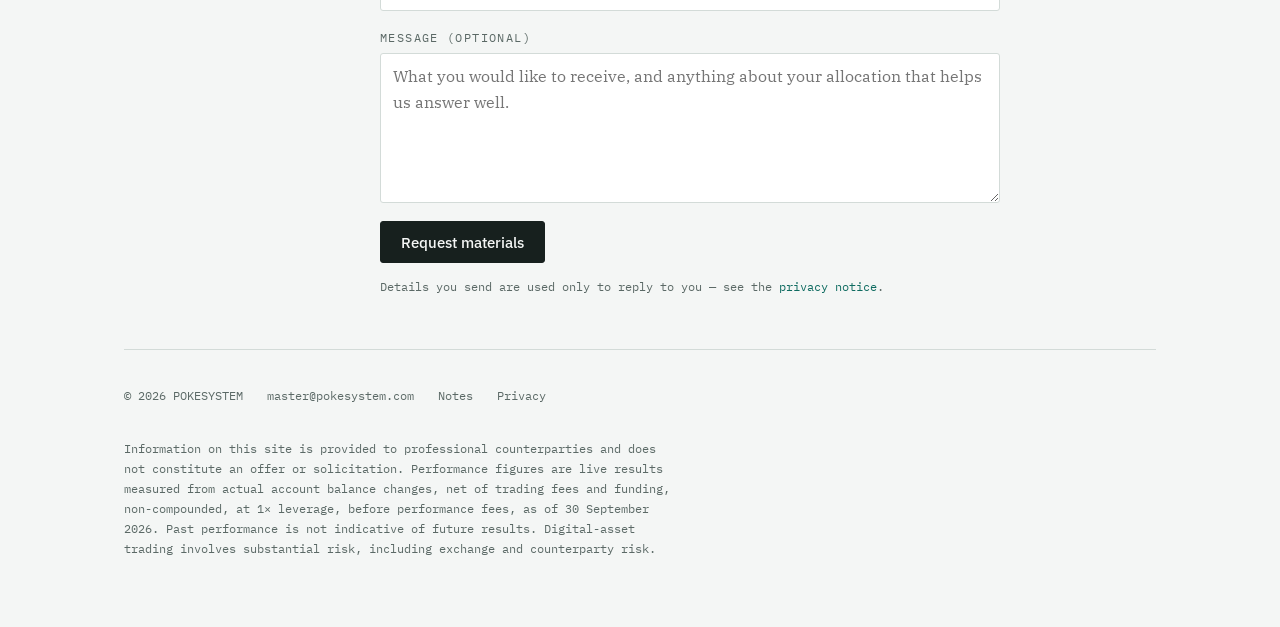
==== commit 570a5030: "Nav and section labels as nouns" ====
--- a/index.html
+++ b/index.html
@@ -28,10 +28,10 @@
     <a class="wordmark" href="#"><svg class="mark" viewBox="0 0 24 24" aria-hidden="true" focusable="false"><rect x="0" y="0" width="4" height="4" rx="0.6" fill="currentColor"/><rect x="5" y="0" width="4" height="4" rx="0.6" fill="currentColor"/><rect x="10" y="0" width="4" height="4" rx="0.6" fill="currentColor"/><rect x="15" y="0" width="4" height="4" rx="0.6" fill="currentColor"/><rect x="0" y="5" width="4" height="4" rx="0.6" fill="currentColor"/><rect x="15" y="5" width="4" height="4" rx="0.6" fill="currentColor"/><rect x="0" y="10" width="4" height="4" rx="0.6" fill="currentColor"/><rect x="5" y="10" width="4" height="4" rx="0.6" fill="currentColor"/><rect x="10" y="10" width="4" height="4" rx="0.6" fill="currentColor"/><rect x="15" y="10" width="4" height="4" rx="0.6" fill="currentColor"/><rect x="0" y="15" width="4" height="4" rx="0.6" fill="currentColor"/><rect x="0" y="20" width="4" height="4" rx="0.6" fill="var(--accent)"/></svg><span>POKESYSTEM</span></a>
     <nav class="nav" aria-label="Site">
       <a href="#record">Track record</a>
-      <a href="#system">How we trade</a>
-      <a href="#evolution">How it has evolved</a>
-      <a href="#custody">Your account</a>
-      <a href="#firm">The firm</a>
+      <a href="#system">Strategy</a>
+      <a href="#evolution">Research</a>
+      <a href="#custody">Structure</a>
+      <a href="#firm">About</a>
       <a href="notes/">Notes</a>
       <a class="cta" href="#contact">Contact</a>
     </nav>
@@ -72,7 +72,7 @@
   </section>
 
   <section class="section" id="clients">
-    <p class="label">Who we work with</p>
+    <p class="label">Clients</p>
     <div class="body">
       <h2>Quantitative trading firms, family offices and digital-asset managers.</h2>
       <p>More than twenty clients have allocated over US$15 million to the system, most of them introduced by broker partners who have placed several clients with us. Clients choose a single venue or a blend, and a leverage setting between 1× and 2×; each account runs on its own configuration. Results are reported per account and reconciled against the exchange daily.</p>
@@ -80,7 +80,7 @@
   </section>
 
   <section class="section" id="system">
-    <p class="label">How we trade</p>
+    <p class="label">Strategy</p>
     <div class="body blocks">
       <div class="block">
         <h3>Data</h3>
@@ -110,7 +110,7 @@
   </section>
 
   <section class="section" id="evolution">
-    <p class="label">How it has evolved</p>
+    <p class="label">Research</p>
     <div class="body">
       <h2>Built in live markets, improved by what they taught us.</h2>
       <p><strong>The base.</strong> The system went live on Binance in late 2023 with its own data, its own signal pool and its own execution. OKX followed in 2024 and Bybit in 2025, each as an independent system rather than a copy — the exchanges differ in participants, fees and microstructure, and a portfolio tuned to one does not transfer unchanged to another.</p>
@@ -121,7 +121,7 @@
   </section>
 
   <section class="section" id="custody">
-    <p class="label">Your account</p>
+    <p class="label">Structure</p>
     <div class="body">
       <h2>The account is yours. We hold the key, not the funds.</h2>
       <p>Clients open the exchange account in their own name and keep the login. The system connects through one trade-only API key: no withdrawal rights, restricted to our servers. Every fill, fee and funding payment appears in the client's own account history at the exchange, visible at any time with the client's login or a read-only key given to an auditor. Our record of every position and balance is reconciled against the venue daily, and anything we cannot explain reaches the client before anything else. Deleting the key stops the software that second.</p>
@@ -130,7 +130,7 @@
   </section>
 
   <section class="section" id="firm">
-    <p class="label">The firm</p>
+    <p class="label">About</p>
     <div class="body">
       <h2>Seven years in systematic trading. Research through live execution.</h2>
       <p>Pokesystem's founder has spent seven years in systematic markets — first in equity statistical arbitrage at hedge funds trading US and European equities, then in crypto derivatives from 2021, running client capital at a digital-asset trading firm before founding Pokesystem. Research, execution and client relationships sit with the same person, so what a client is told about the system comes from the person who built and runs it. The system itself is designed to run unattended, with automated incident handling, so day-to-day operation does not depend on anyone being at a desk. It has traded live client and proprietary capital without interruption since late 2023.</p>
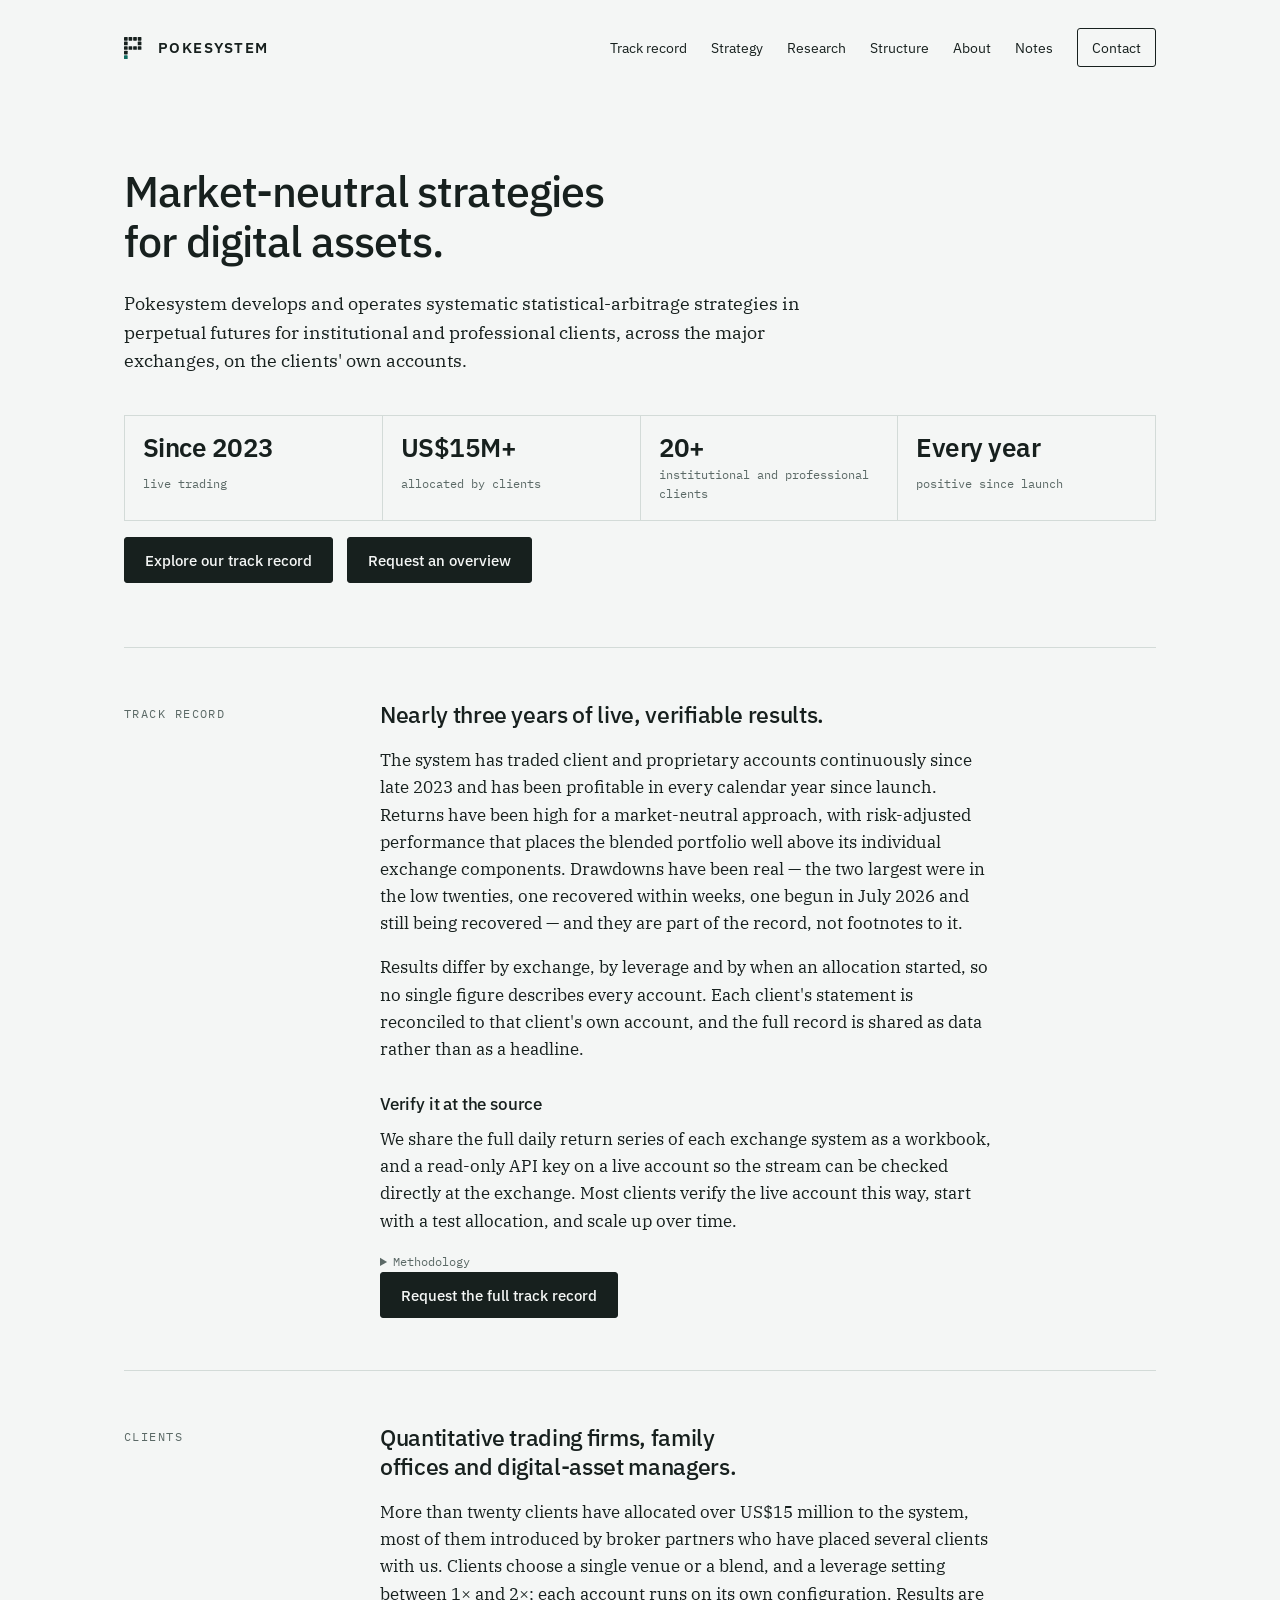
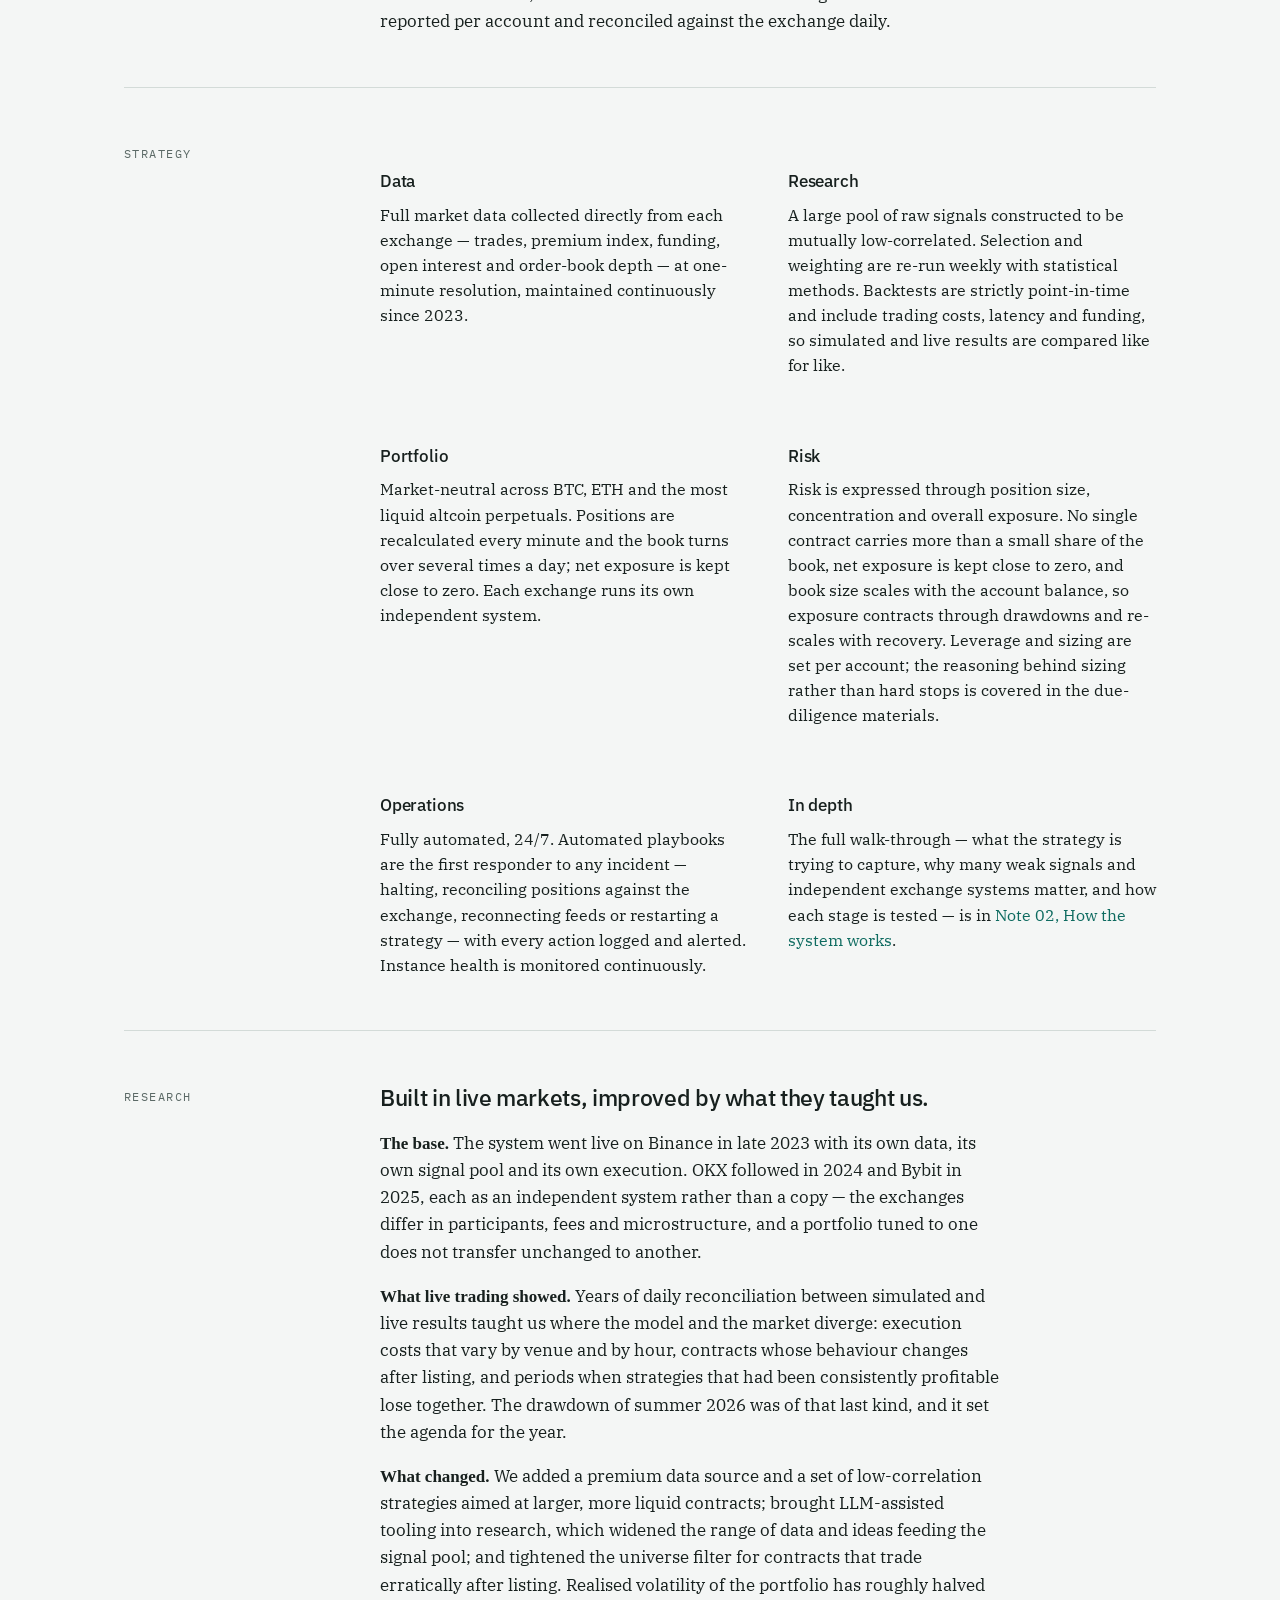
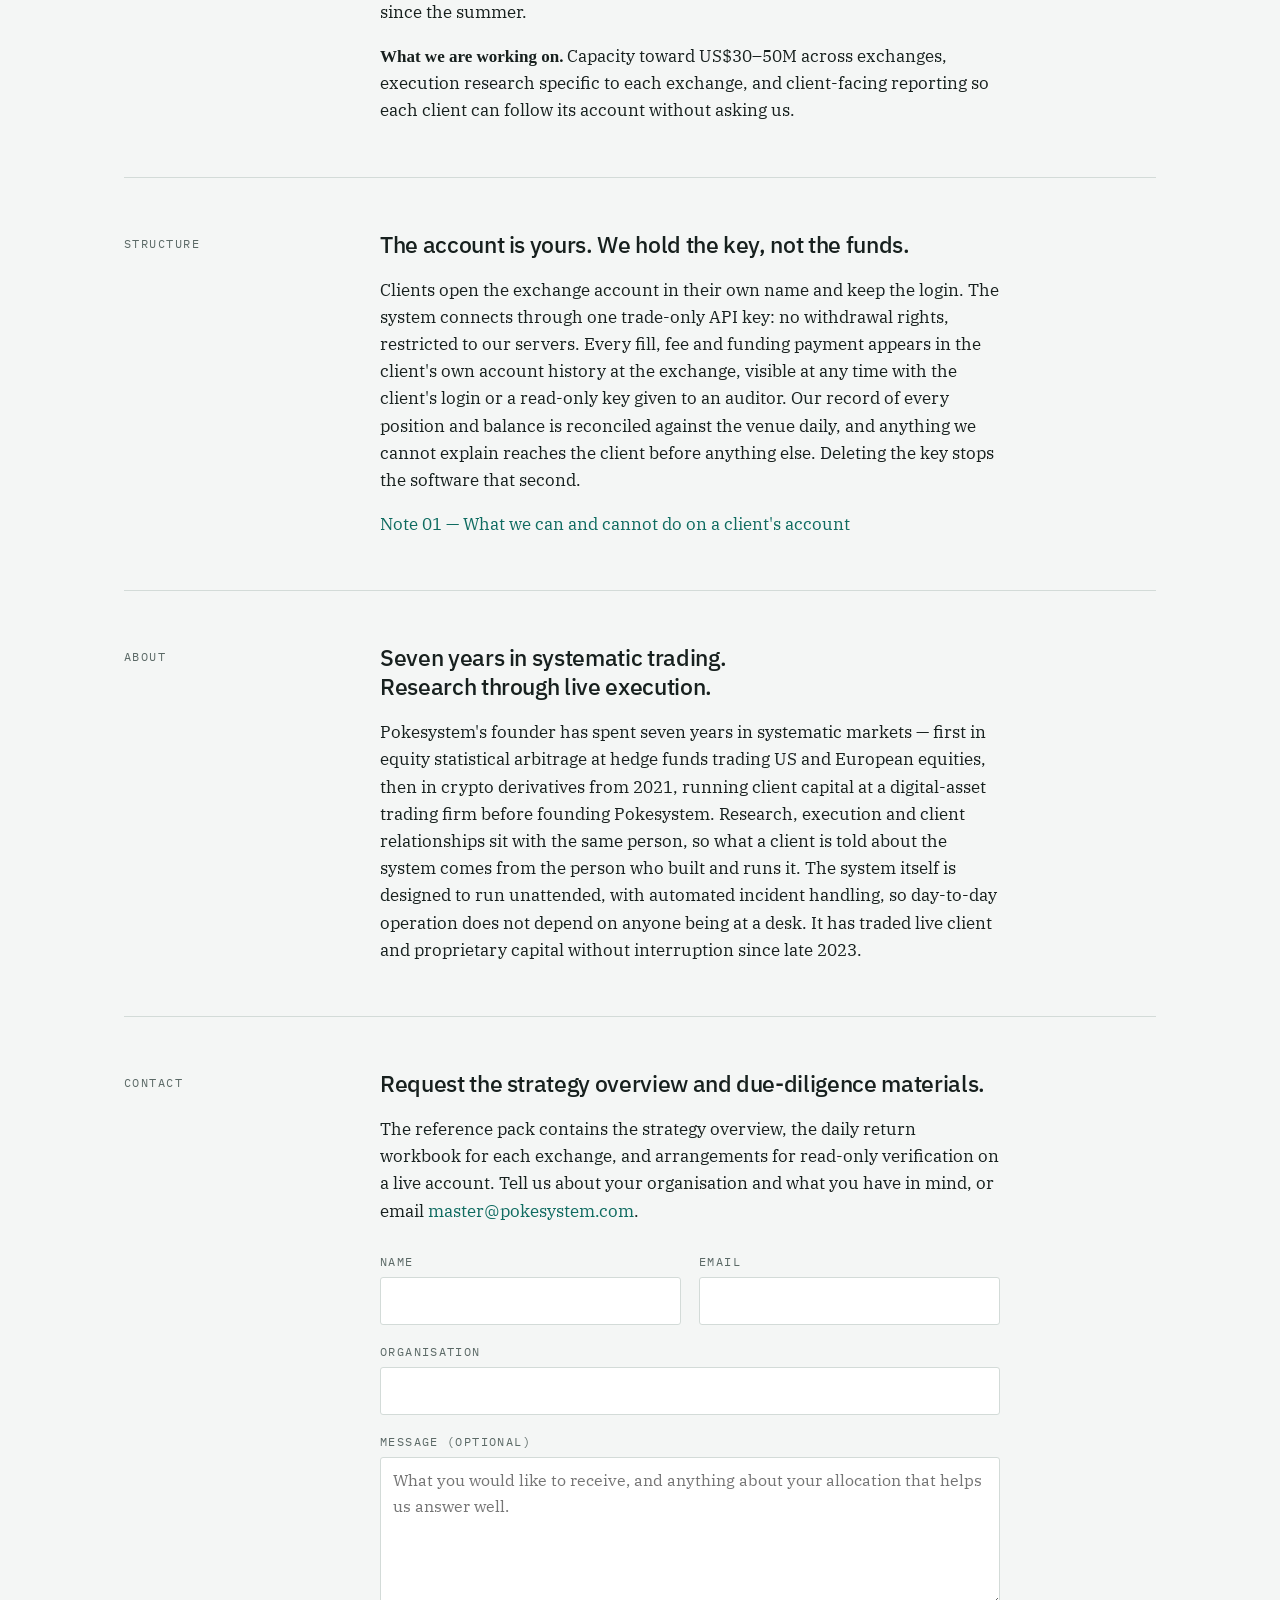
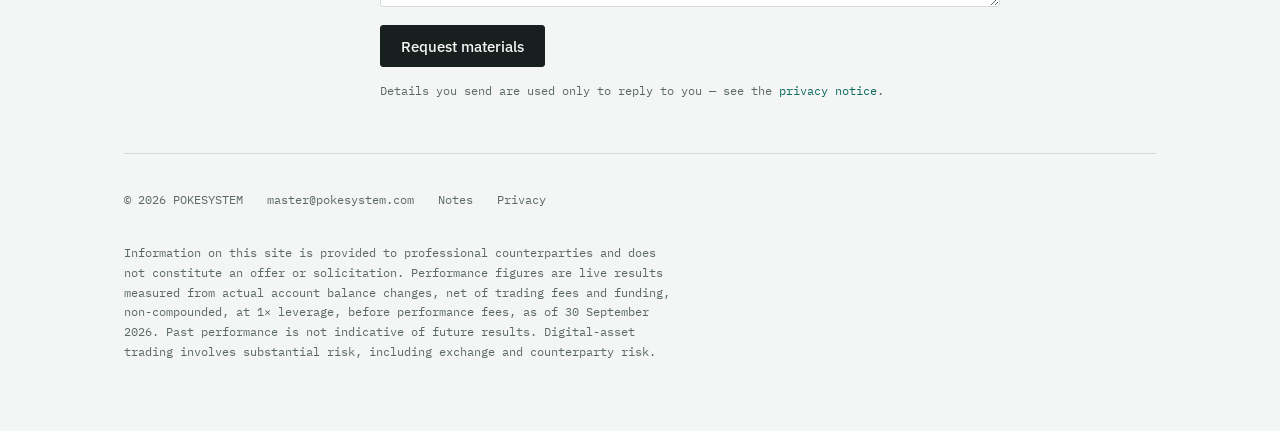
==== commit a7663a41: "Track record as narrative; figures move to the reference pack" ====
--- a/index.html
+++ b/index.html
@@ -44,7 +44,7 @@
       <div class="tile"><span class="num">Since 2023</span><span class="cap">live trading</span></div>
       <div class="tile"><span class="num">US$15M+</span><span class="cap">allocated by clients</span></div>
       <div class="tile"><span class="num">20+</span><span class="cap">institutional and professional clients</span></div>
-      <div class="tile"><span class="num">+100%</span><span class="cap">annualised net return</span></div>
+      <div class="tile"><span class="num">Every year</span><span class="cap">positive since launch</span></div>
     </div>
     <p class="actions"><a class="btn" href="#record">Explore our track record</a> <a class="btn" href="#contact">Request an overview</a></p>
   </section>
@@ -53,20 +53,11 @@
     <p class="label">Track record</p>
     <div class="body">
       <h2>Nearly three years of live, verifiable results.</h2>
-      <p>The system has traded client and proprietary accounts continuously since late 2023. On a blended allocation across exchanges it has returned well over +100% a year with an information ratio above 3 and a maximum drawdown in the low twenties. Single-exchange allocations run hotter, with maximum drawdowns of around 30–40%.</p>
-      <table class="table">
-        <thead><tr><th>Year</th><th>Net return</th><th>Max drawdown</th></tr></thead>
-        <tbody>
-          <tr><td>2023 (from November)</td><td>about +45%</td><td>−3%</td></tr>
-          <tr><td>2024</td><td>about +150%</td><td>−17%</td></tr>
-          <tr><td>2025</td><td>about +130%</td><td>−24%</td></tr>
-          <tr><td>2026 to date</td><td>about +65%</td><td>−22%</td></tr>
-        </tbody>
-      </table>
-      <p>Around 85% of months have been positive. The two largest drawdowns were both in the low twenties: one in late 2025, recovered within weeks, and one that began in July 2026, from which the portfolio is still recovering. The exchange systems are only moderately correlated with one another, so a blend runs a smoother path than any single exchange.</p>
-      <details class="method"><summary>Methodology</summary><p>Figures as of 30 September 2026, for a blended allocation across Binance, OKX and Bybit. Returns are measured from actual account balance changes, net of trading fees and funding, before performance fees, non-compounded, at 1× leverage. Annualised return is the simple average of daily returns scaled to a year. The exact daily series is in the reference pack.</p></details>
+      <p>The system has traded client and proprietary accounts continuously since late 2023 and has been profitable in every calendar year since launch. Returns have been high for a market-neutral approach, with risk-adjusted performance that places the blended portfolio well above its individual exchange components. Drawdowns have been real — the two largest were in the low twenties, one recovered within weeks, one begun in July 2026 and still being recovered — and they are part of the record, not footnotes to it.</p>
+      <p>Results differ by exchange, by leverage and by when an allocation started, so no single figure describes every account. Each client's statement is reconciled to that client's own account, and the full record is shared as data rather than as a headline.</p>
       <h3>Verify it at the source</h3>
       <p>We share the full daily return series of each exchange system as a workbook, and a read-only API key on a live account so the stream can be checked directly at the exchange. Most clients verify the live account this way, start with a test allocation, and scale up over time.</p>
+      <details class="method"><summary>Methodology</summary><p>Performance in the reference pack is measured from actual account balance changes, net of trading fees and funding, before performance fees, non-compounded, at 1× leverage, per exchange and as a blended allocation, with figures stated as of the end of the latest completed month.</p></details>
       <p class="actions"><a class="btn" href="#contact">Request the full track record</a></p>
     </div>
   </section>
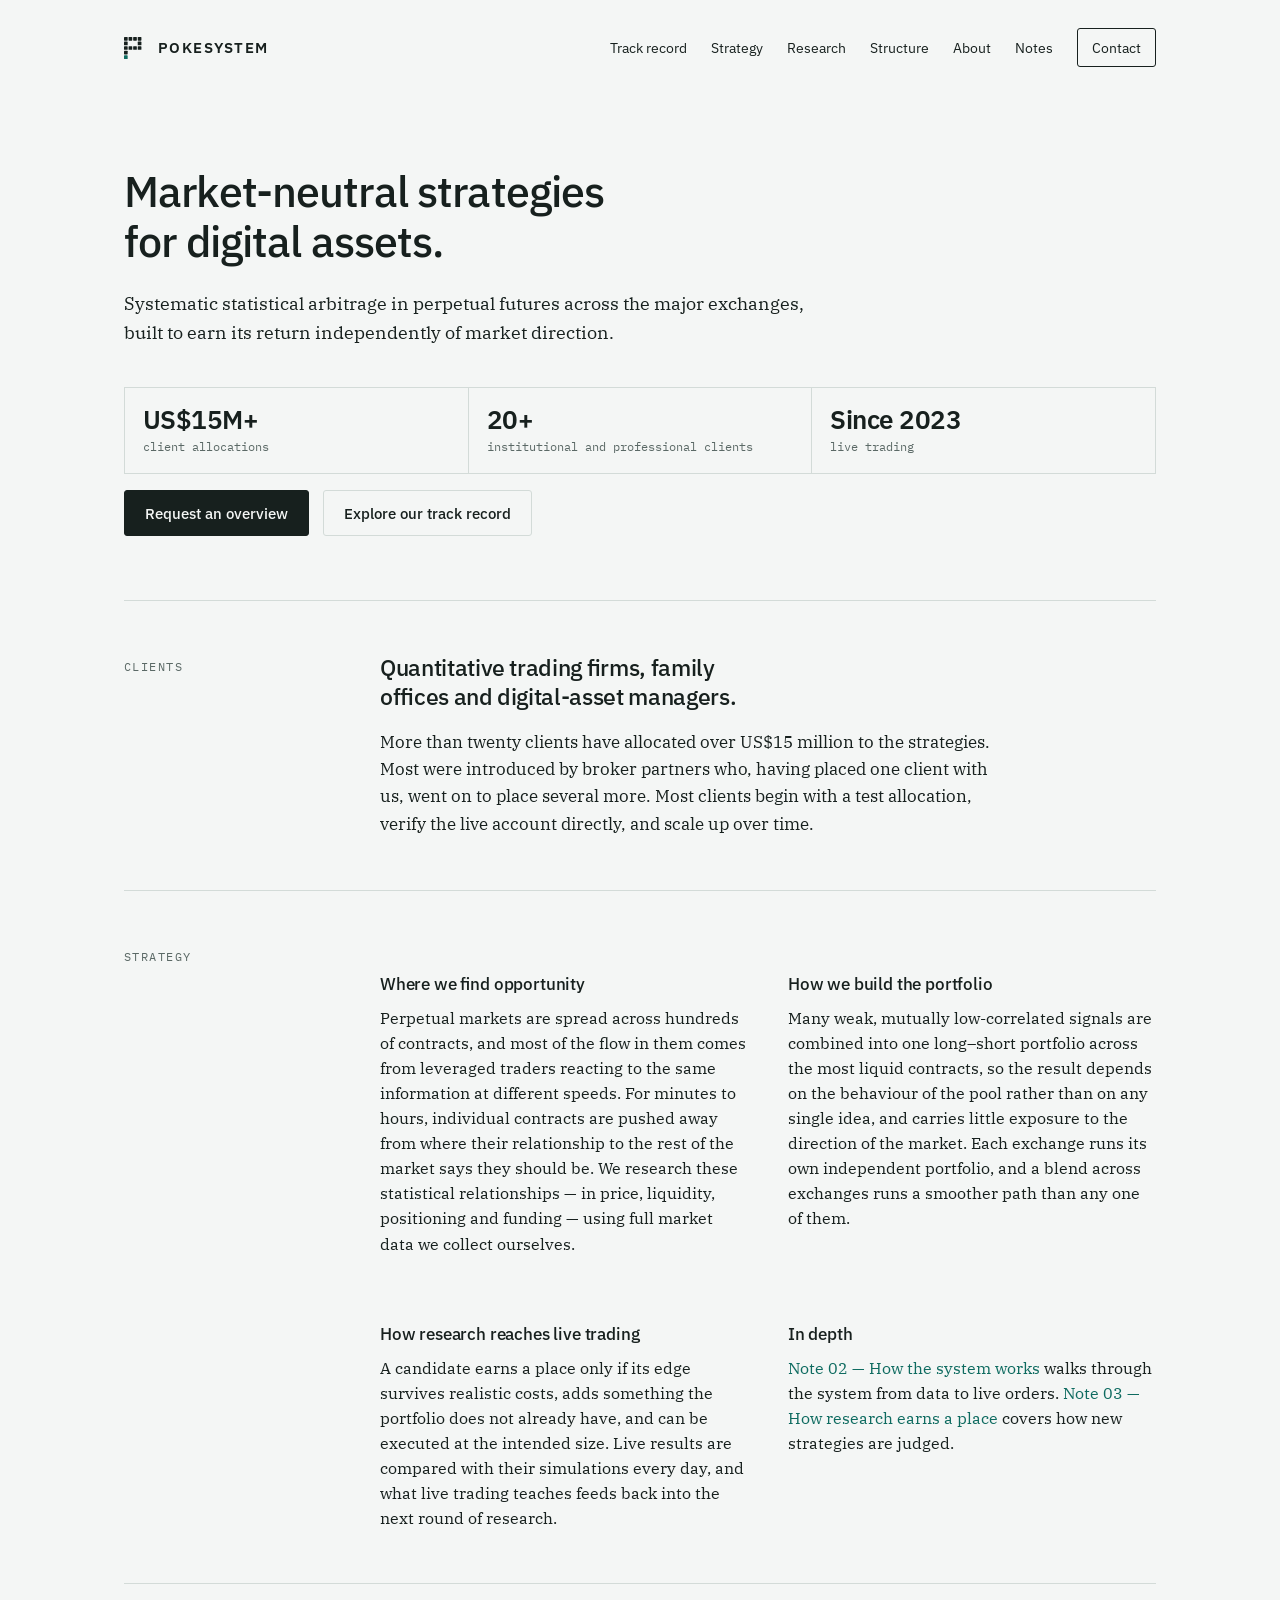
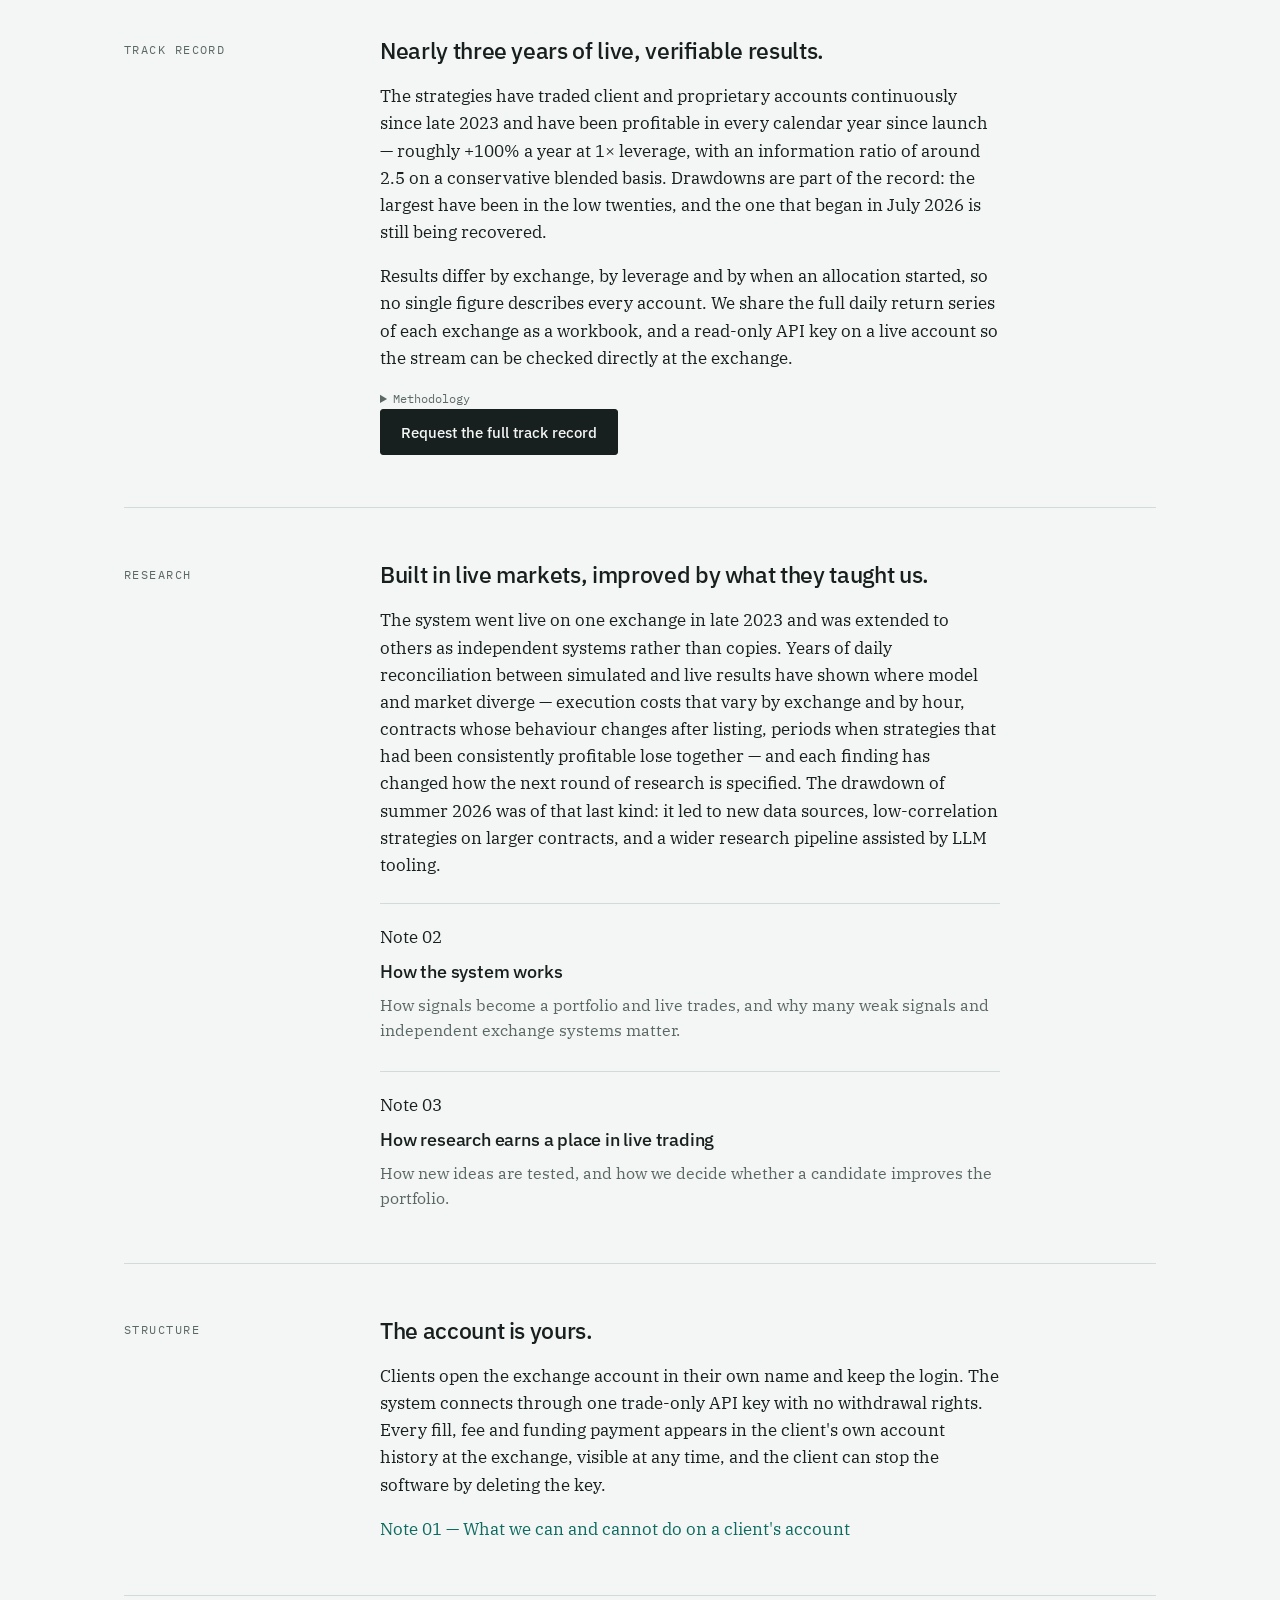
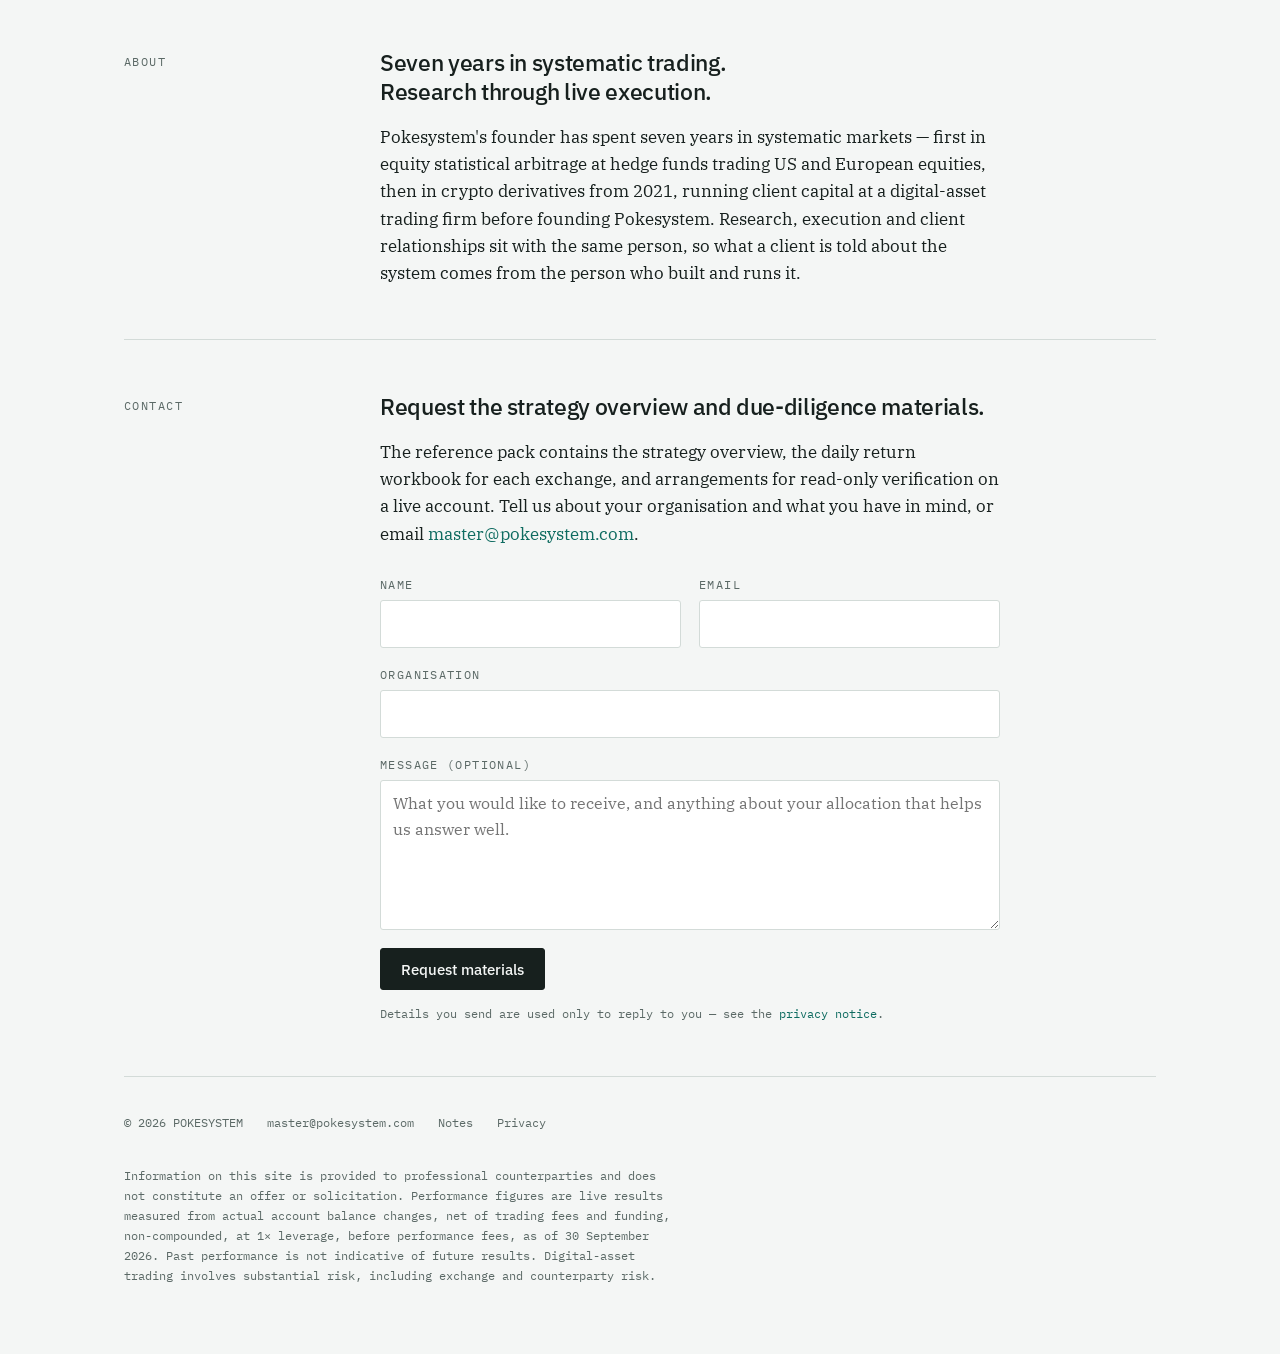
==== commit 350a844a: "v6 — Codex structure: clients first, strategy as investment logic, shorter record/research/structure" ====
--- a/index.html
+++ b/index.html
@@ -39,34 +39,20 @@
 
   <section class="hero">
     <h1>Market-neutral strategies for digital assets.</h1>
-    <p>Pokesystem develops and operates systematic statistical-arbitrage strategies in perpetual futures for institutional and professional clients, across the major exchanges, on the clients' own accounts.</p>
-    <div class="tiles" aria-label="Key figures">
+    <p>Systematic statistical arbitrage in perpetual futures across the major exchanges, built to earn its return independently of market direction.</p>
+    <div class="tiles tiles-3" aria-label="Key figures">
+      <div class="tile"><span class="num">US$15M+</span><span class="cap">client allocations</span></div>
+      <div class="tile"><span class="num">20+</span><span class="cap">institutional and professional clients</span></div>
       <div class="tile"><span class="num">Since 2023</span><span class="cap">live trading</span></div>
-      <div class="tile"><span class="num">US$15M+</span><span class="cap">allocated by clients</span></div>
-      <div class="tile"><span class="num">20+</span><span class="cap">institutional and professional clients</span></div>
-      <div class="tile"><span class="num">Every year</span><span class="cap">positive since launch</span></div>
-    </div>
-    <p class="actions"><a class="btn" href="#record">Explore our track record</a> <a class="btn" href="#contact">Request an overview</a></p>
-  </section>
-
-  <section class="section" id="record">
-    <p class="label">Track record</p>
-    <div class="body">
-      <h2>Nearly three years of live, verifiable results.</h2>
-      <p>The system has traded client and proprietary accounts continuously since late 2023 and has been profitable in every calendar year since launch. Returns have been high for a market-neutral approach, with risk-adjusted performance that places the blended portfolio well above its individual exchange components. Drawdowns have been real — the two largest were in the low twenties, one recovered within weeks, one begun in July 2026 and still being recovered — and they are part of the record, not footnotes to it.</p>
-      <p>Results differ by exchange, by leverage and by when an allocation started, so no single figure describes every account. Each client's statement is reconciled to that client's own account, and the full record is shared as data rather than as a headline.</p>
-      <h3>Verify it at the source</h3>
-      <p>We share the full daily return series of each exchange system as a workbook, and a read-only API key on a live account so the stream can be checked directly at the exchange. Most clients verify the live account this way, start with a test allocation, and scale up over time.</p>
-      <details class="method"><summary>Methodology</summary><p>Performance in the reference pack is measured from actual account balance changes, net of trading fees and funding, before performance fees, non-compounded, at 1× leverage, per exchange and as a blended allocation, with figures stated as of the end of the latest completed month.</p></details>
-      <p class="actions"><a class="btn" href="#contact">Request the full track record</a></p>
-    </div>
+    </div>
+    <p class="actions"><a class="btn" href="#contact">Request an overview</a> <a class="btn btn-secondary" href="#record">Explore our track record</a></p>
   </section>
 
   <section class="section" id="clients">
     <p class="label">Clients</p>
     <div class="body">
       <h2>Quantitative trading firms, family offices and digital-asset managers.</h2>
-      <p>More than twenty clients have allocated over US$15 million to the system, most of them introduced by broker partners who have placed several clients with us. Clients choose a single venue or a blend, and a leverage setting between 1× and 2×; each account runs on its own configuration. Results are reported per account and reconciled against the exchange daily.</p>
+      <p>More than twenty clients have allocated over US$15 million to the strategies. Most were introduced by broker partners who, having placed one client with us, went on to place several more. Most clients begin with a test allocation, verify the live account directly, and scale up over time.</p>
     </div>
   </section>
 
@@ -74,29 +60,32 @@
     <p class="label">Strategy</p>
     <div class="body blocks">
       <div class="block">
-        <h3>Data</h3>
-        <p>Full market data collected directly from each exchange — trades, premium index, funding, open interest and order-book depth — at one-minute resolution, maintained continuously since 2023.</p>
-      </div>
-      <div class="block">
-        <h3>Research</h3>
-        <p>A large pool of raw signals constructed to be mutually low-correlated. Selection and weighting are re-run weekly with statistical methods. Backtests are strictly point-in-time and include trading costs, latency and funding, so simulated and live results are compared like for like.</p>
-      </div>
-      <div class="block">
-        <h3>Portfolio</h3>
-        <p>Market-neutral across BTC, ETH and the most liquid altcoin perpetuals. Positions are recalculated every minute and the book turns over several times a day; net exposure is kept close to zero. Each exchange runs its own independent system.</p>
-      </div>
-      <div class="block">
-        <h3>Risk</h3>
-        <p>Risk is expressed through position size, concentration and overall exposure. No single contract carries more than a small share of the book, net exposure is kept close to zero, and book size scales with the account balance, so exposure contracts through drawdowns and re-scales with recovery. Leverage and sizing are set per account; the reasoning behind sizing rather than hard stops is covered in the due-diligence materials.</p>
-      </div>
-      <div class="block">
-        <h3>Operations</h3>
-        <p>Fully automated, 24/7. Automated playbooks are the first responder to any incident — halting, reconciling positions against the exchange, reconnecting feeds or restarting a strategy — with every action logged and alerted. Instance health is monitored continuously.</p>
+        <h3>Where we find opportunity</h3>
+        <p>Perpetual markets are spread across hundreds of contracts, and most of the flow in them comes from leveraged traders reacting to the same information at different speeds. For minutes to hours, individual contracts are pushed away from where their relationship to the rest of the market says they should be. We research these statistical relationships — in price, liquidity, positioning and funding — using full market data we collect ourselves.</p>
+      </div>
+      <div class="block">
+        <h3>How we build the portfolio</h3>
+        <p>Many weak, mutually low-correlated signals are combined into one long–short portfolio across the most liquid contracts, so the result depends on the behaviour of the pool rather than on any single idea, and carries little exposure to the direction of the market. Each exchange runs its own independent portfolio, and a blend across exchanges runs a smoother path than any one of them.</p>
+      </div>
+      <div class="block">
+        <h3>How research reaches live trading</h3>
+        <p>A candidate earns a place only if its edge survives realistic costs, adds something the portfolio does not already have, and can be executed at the intended size. Live results are compared with their simulations every day, and what live trading teaches feeds back into the next round of research.</p>
       </div>
       <div class="block">
         <h3>In depth</h3>
-        <p>The full walk-through — what the strategy is trying to capture, why many weak signals and independent exchange systems matter, and how each stage is tested — is in <a href="notes/how-the-system-works.html">Note 02, How the system works</a>.</p>
-      </div>
+        <p><a href="notes/how-the-system-works.html">Note 02 — How the system works</a> walks through the system from data to live orders. <a href="notes/how-research-earns-a-place.html">Note 03 — How research earns a place</a> covers how new strategies are judged.</p>
+      </div>
+    </div>
+  </section>
+
+  <section class="section" id="record">
+    <p class="label">Track record</p>
+    <div class="body">
+      <h2>Nearly three years of live, verifiable results.</h2>
+      <p>The strategies have traded client and proprietary accounts continuously since late 2023 and have been profitable in every calendar year since launch — roughly +100% a year at 1× leverage, with an information ratio of around 2.5 on a conservative blended basis. Drawdowns are part of the record: the largest have been in the low twenties, and the one that began in July 2026 is still being recovered.</p>
+      <p>Results differ by exchange, by leverage and by when an allocation started, so no single figure describes every account. We share the full daily return series of each exchange as a workbook, and a read-only API key on a live account so the stream can be checked directly at the exchange.</p>
+      <details class="method"><summary>Methodology</summary><p>Performance is measured from actual account balance changes, net of trading fees and funding, before performance fees, non-compounded, at 1× leverage, per exchange and as a blended allocation across exchanges, with figures stated as of the end of the latest completed month.</p></details>
+      <p class="actions"><a class="btn" href="#contact">Request the full track record</a></p>
     </div>
   </section>
 
@@ -104,18 +93,27 @@
     <p class="label">Research</p>
     <div class="body">
       <h2>Built in live markets, improved by what they taught us.</h2>
-      <p><strong>The base.</strong> The system went live on Binance in late 2023 with its own data, its own signal pool and its own execution. OKX followed in 2024 and Bybit in 2025, each as an independent system rather than a copy — the exchanges differ in participants, fees and microstructure, and a portfolio tuned to one does not transfer unchanged to another.</p>
-      <p><strong>What live trading showed.</strong> Years of daily reconciliation between simulated and live results taught us where the model and the market diverge: execution costs that vary by venue and by hour, contracts whose behaviour changes after listing, and periods when strategies that had been consistently profitable lose together. The drawdown of summer 2026 was of that last kind, and it set the agenda for the year.</p>
-      <p><strong>What changed.</strong> We added a premium data source and a set of low-correlation strategies aimed at larger, more liquid contracts; brought LLM-assisted tooling into research, which widened the range of data and ideas feeding the signal pool; and tightened the universe filter for contracts that trade erratically after listing. Realised volatility of the portfolio has roughly halved since the summer.</p>
-      <p><strong>What we are working on.</strong> Capacity toward US$30–50M across exchanges, execution research specific to each exchange, and client-facing reporting so each client can follow its account without asking us.</p>
+      <p>The system went live on one exchange in late 2023 and was extended to others as independent systems rather than copies. Years of daily reconciliation between simulated and live results have shown where model and market diverge — execution costs that vary by exchange and by hour, contracts whose behaviour changes after listing, periods when strategies that had been consistently profitable lose together — and each finding has changed how the next round of research is specified. The drawdown of summer 2026 was of that last kind: it led to new data sources, low-correlation strategies on larger contracts, and a wider research pipeline assisted by LLM tooling.</p>
+      <ul class="notes-list cards">
+        <li>
+          <span class="meta">Note 02</span>
+          <a href="notes/how-the-system-works.html">How the system works</a>
+          <p>How signals become a portfolio and live trades, and why many weak signals and independent exchange systems matter.</p>
+        </li>
+        <li>
+          <span class="meta">Note 03</span>
+          <a href="notes/how-research-earns-a-place.html">How research earns a place in live trading</a>
+          <p>How new ideas are tested, and how we decide whether a candidate improves the portfolio.</p>
+        </li>
+      </ul>
     </div>
   </section>
 
   <section class="section" id="custody">
     <p class="label">Structure</p>
     <div class="body">
-      <h2>The account is yours. We hold the key, not the funds.</h2>
-      <p>Clients open the exchange account in their own name and keep the login. The system connects through one trade-only API key: no withdrawal rights, restricted to our servers. Every fill, fee and funding payment appears in the client's own account history at the exchange, visible at any time with the client's login or a read-only key given to an auditor. Our record of every position and balance is reconciled against the venue daily, and anything we cannot explain reaches the client before anything else. Deleting the key stops the software that second.</p>
+      <h2>The account is yours.</h2>
+      <p>Clients open the exchange account in their own name and keep the login. The system connects through one trade-only API key with no withdrawal rights. Every fill, fee and funding payment appears in the client's own account history at the exchange, visible at any time, and the client can stop the software by deleting the key.</p>
       <p><a href="notes/what-we-can-and-cannot-do.html">Note 01 — What we can and cannot do on a client's account</a></p>
     </div>
   </section>
@@ -124,7 +122,7 @@
     <p class="label">About</p>
     <div class="body">
       <h2>Seven years in systematic trading. Research through live execution.</h2>
-      <p>Pokesystem's founder has spent seven years in systematic markets — first in equity statistical arbitrage at hedge funds trading US and European equities, then in crypto derivatives from 2021, running client capital at a digital-asset trading firm before founding Pokesystem. Research, execution and client relationships sit with the same person, so what a client is told about the system comes from the person who built and runs it. The system itself is designed to run unattended, with automated incident handling, so day-to-day operation does not depend on anyone being at a desk. It has traded live client and proprietary capital without interruption since late 2023.</p>
+      <p>Pokesystem's founder has spent seven years in systematic markets — first in equity statistical arbitrage at hedge funds trading US and European equities, then in crypto derivatives from 2021, running client capital at a digital-asset trading firm before founding Pokesystem. Research, execution and client relationships sit with the same person, so what a client is told about the system comes from the person who built and runs it.</p>
     </div>
   </section>
 
--- a/assets/site.css
+++ b/assets/site.css
@@ -183,3 +183,7 @@
 .method { margin: 14px 0 0; font-family: var(--mono); font-size: 0.78rem; color: var(--muted); }
 .method summary { cursor: pointer; }
 .method p { margin: 8px 0 0; max-width: 72ch; }
+@media (min-width: 720px) { .tiles-3 { grid-template-columns: repeat(3, 1fr); } }
+.btn-secondary { background: transparent; color: var(--ink); border-color: var(--rule); }
+.btn-secondary:hover { background: transparent; color: var(--accent); border-color: var(--accent); }
+.cards { margin-top: 24px; }
